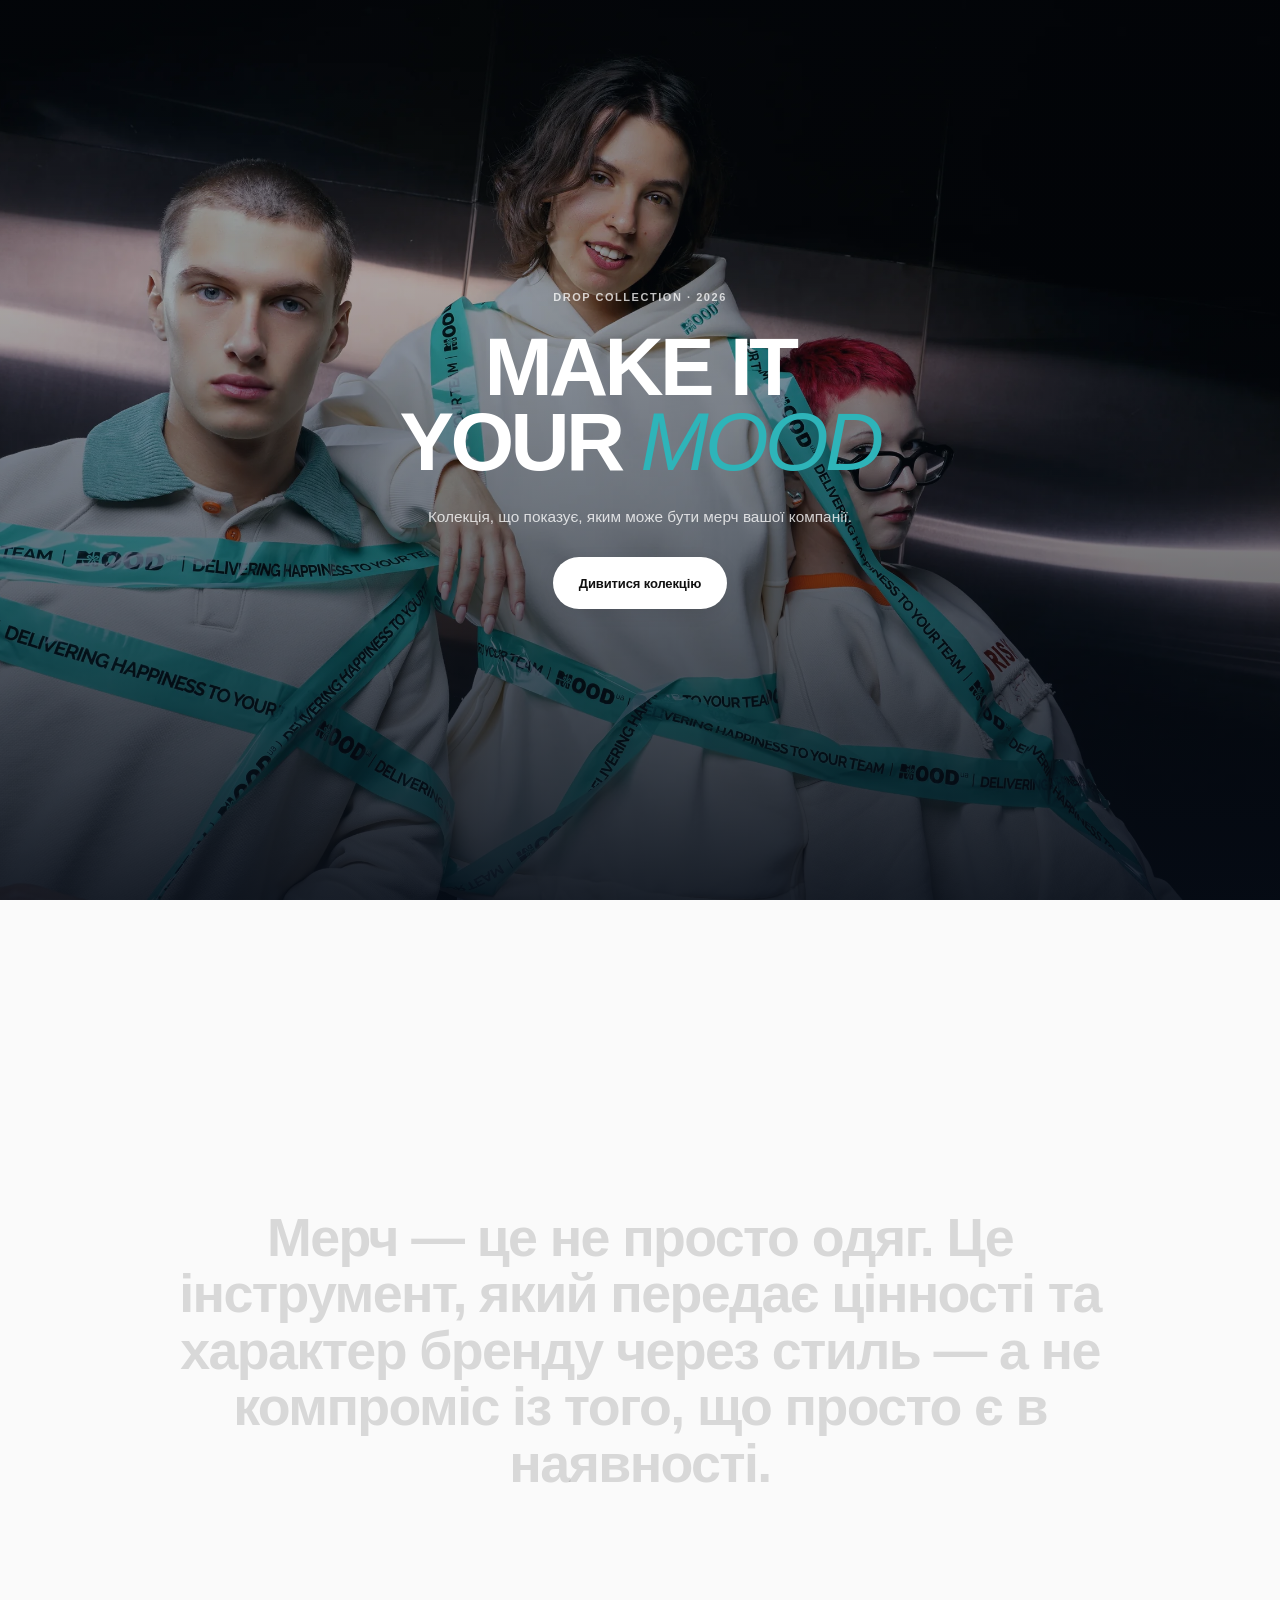
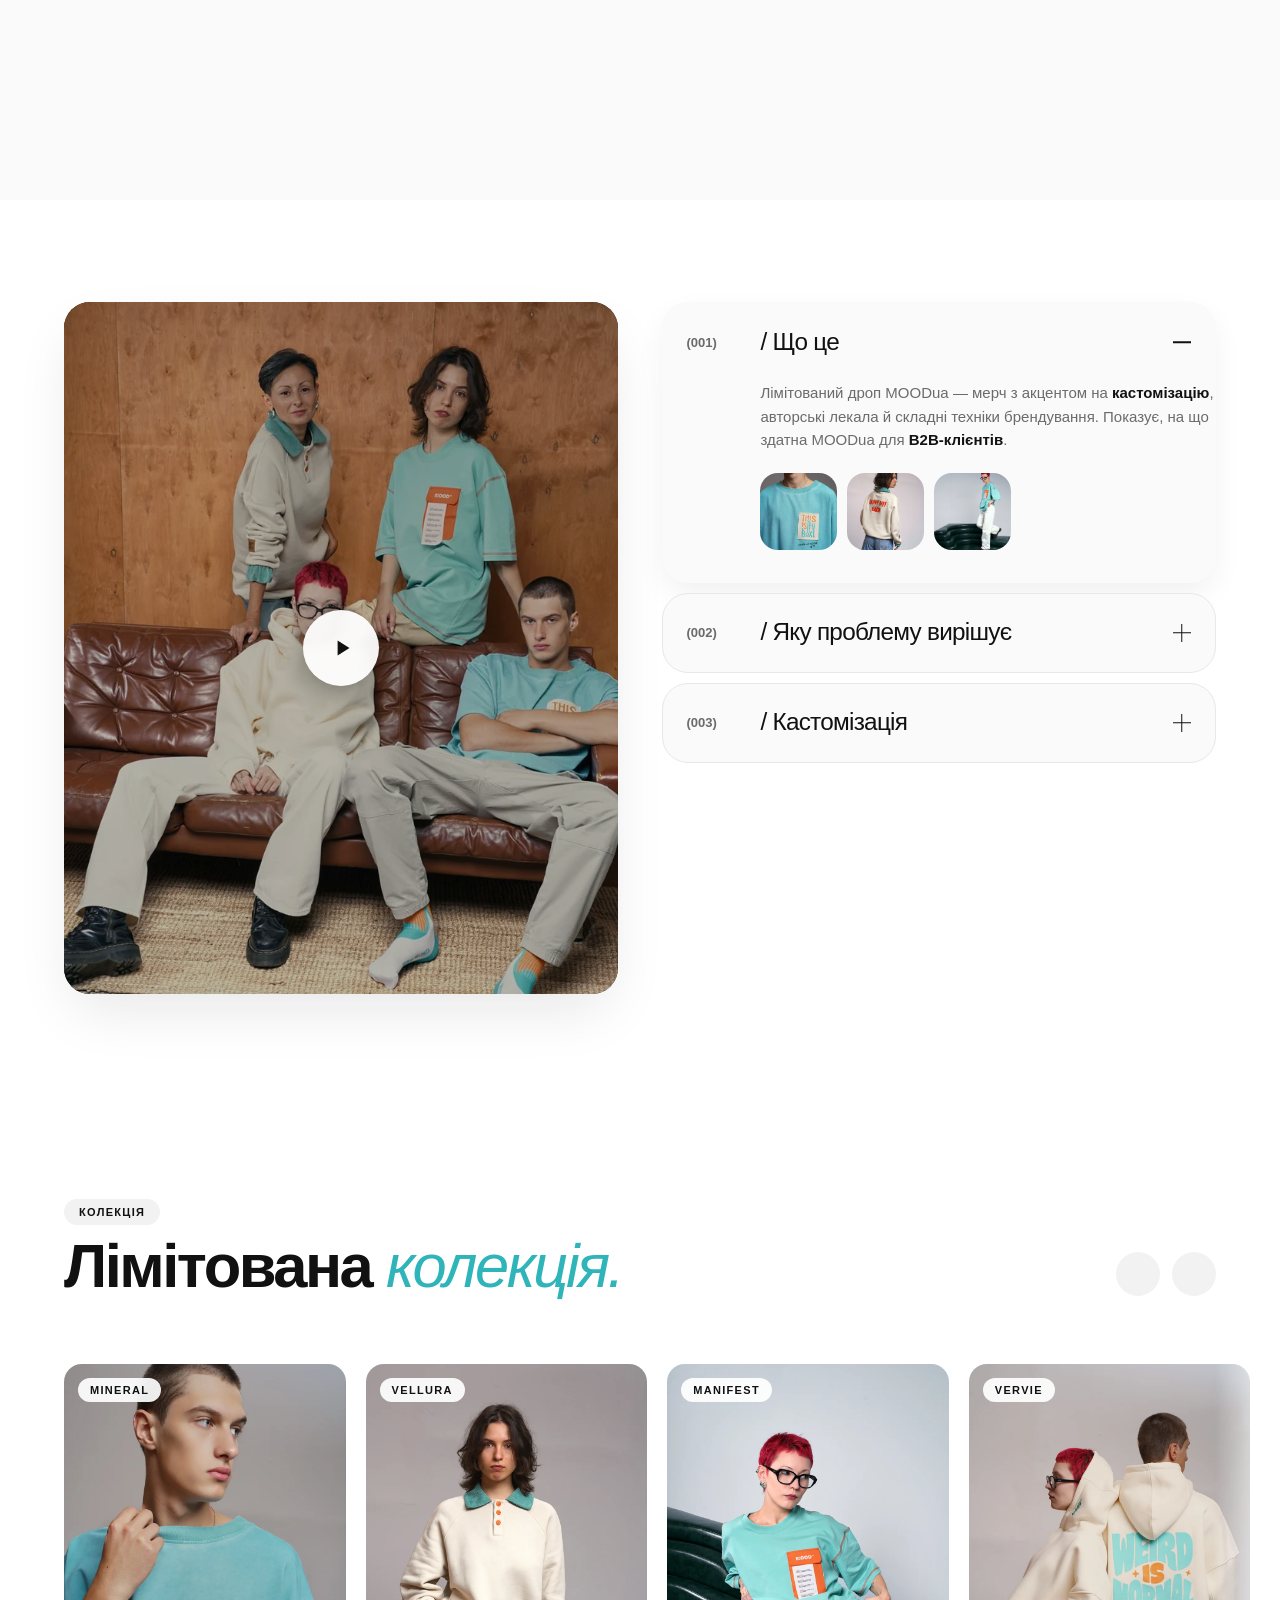
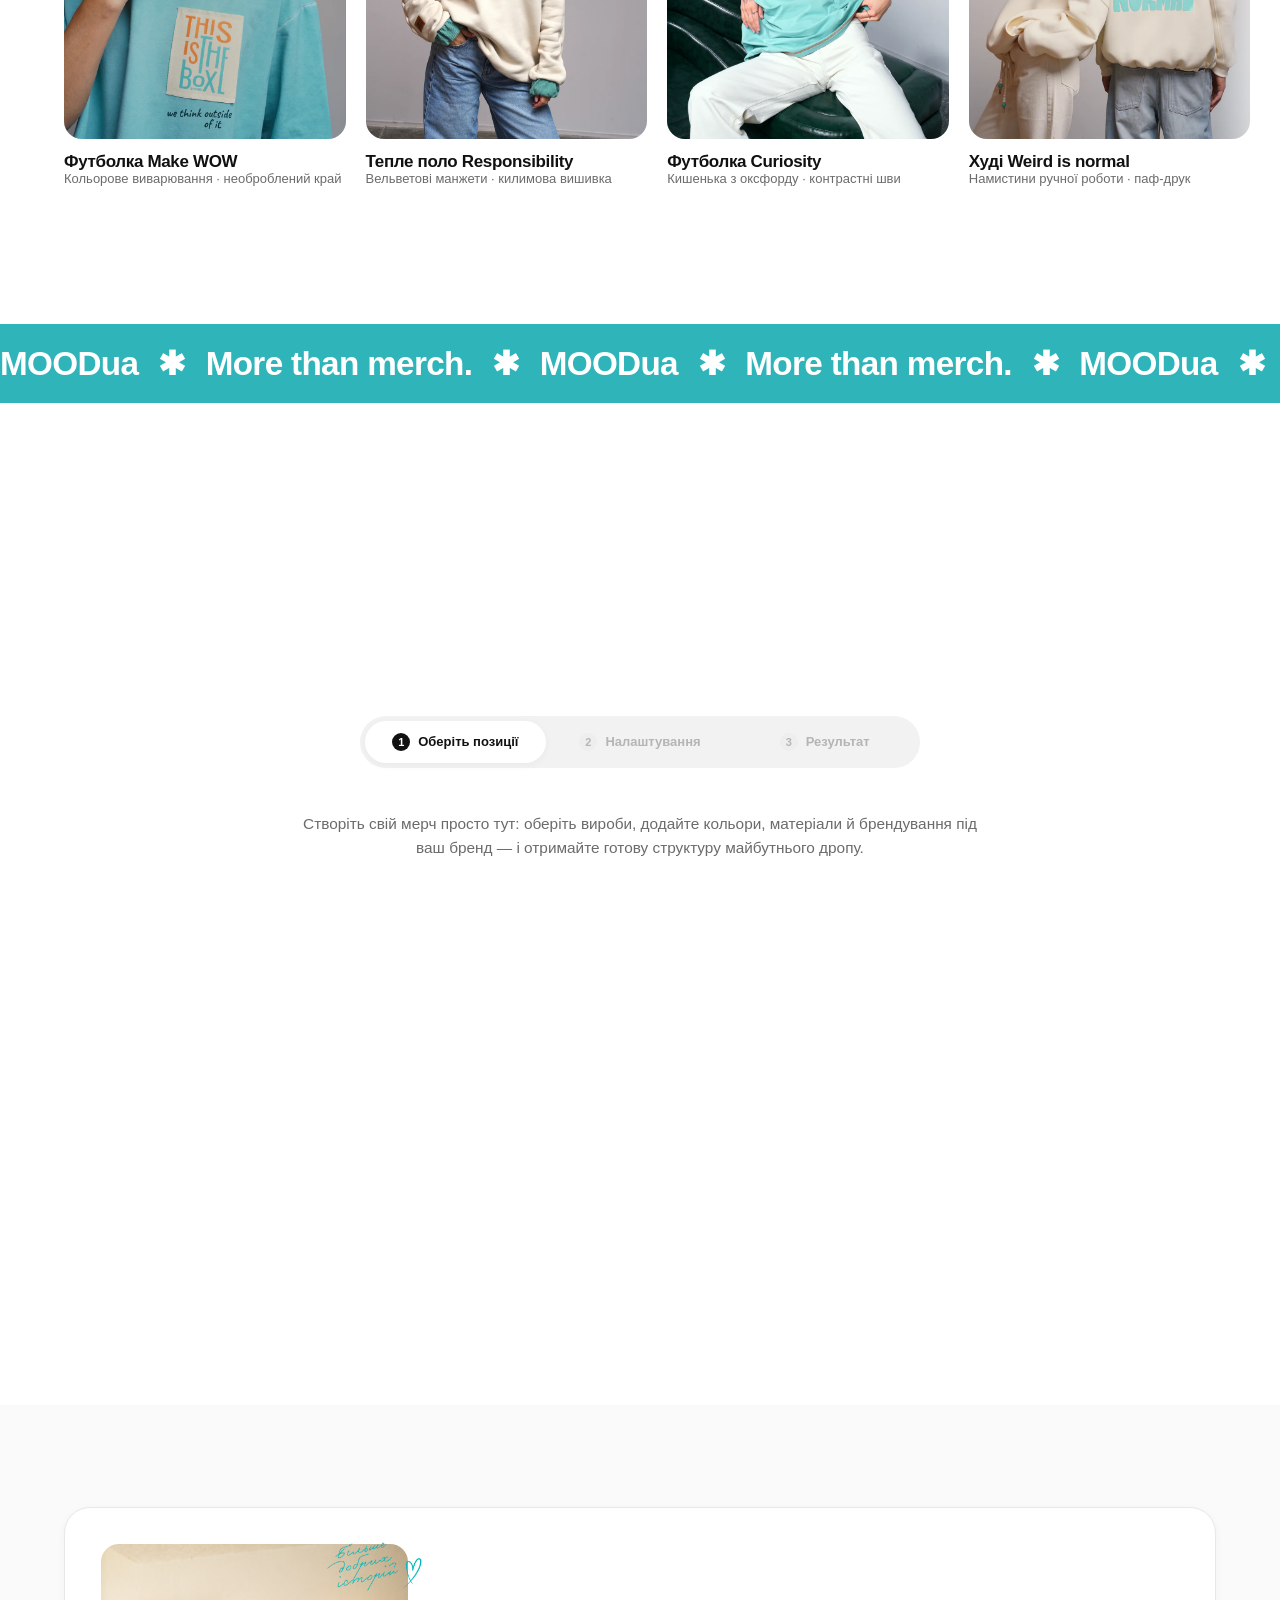
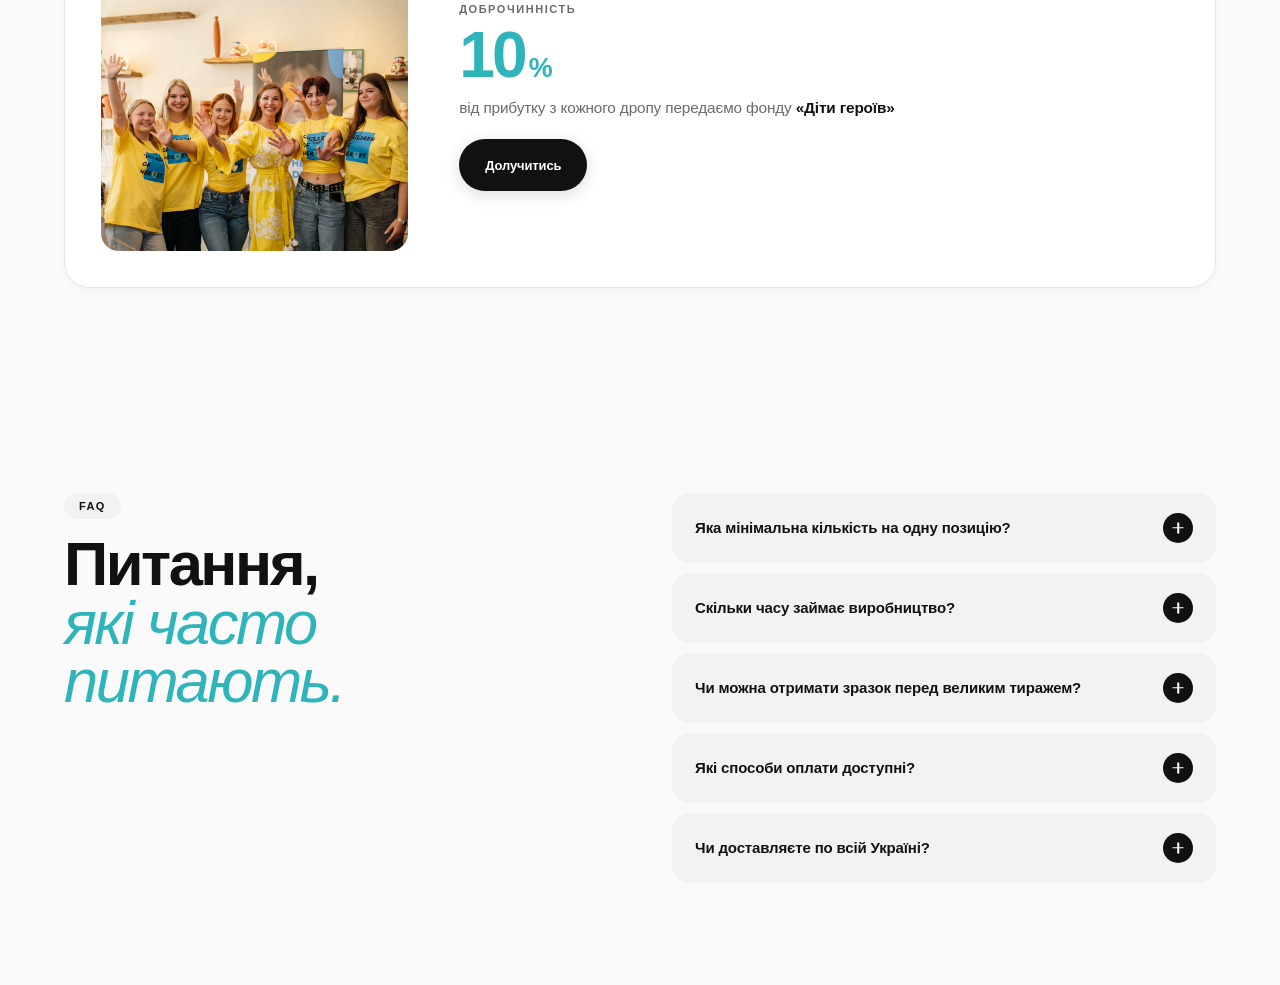
==== public/drop/moodua-drop.html @ 2849f21d "Put the catalog heading on one line Co-Authored-By: Claude Opus 5 <noreply@anthropic.com>" ====
<!doctype html><html lang="uk"><head><meta charset="utf-8"><meta name="viewport" content="width=device-width,initial-scale=1"><meta name="description" content="MOODua Drop Collection — колекція, що показує, яким може бути мерч вашої компанії."><title>MOODua — Drop Collection</title><link rel="stylesheet" href="moodua-drop.css"></head>
<body>
<main id="top">
<section class="hero" aria-labelledby="hero-title"><img class="hero-photo" src="generated-assets/moodua-hero-collection.webp" alt="Команда MOODua у фірмовому мерчі"><div class="hero-shade"></div><div class="hero-copy hero-copy-center"><p class="eyebrow hero-eyebrow">DROP COLLECTION · 2026</p><h1 id="hero-title">MAKE IT<br>YOUR <em>MOOD</em></h1><p>Колекція, що показує, яким може бути мерч вашої компанії.</p><a class="button button-light" href="#catalog">Дивитися колекцію</a></div></section>

<section class="statement section" id="statement"><p class="statement-text" id="statement-text">Мерч — це не просто одяг. Це інструмент, який передає цінності та характер бренду через стиль — а не компроміс із того, що просто є в наявності.</p></section>

<section class="showcase section" id="customize"><div class="showcase-grid"><div class="showcase-media"><div class="video-teaser-frame"><img class="video-teaser-cover" src="generated-assets/moodua-video-teaser-studio.webp" alt="Відео колекції MOODua — скоро"><div class="video-teaser-scrim"></div><div class="video-teaser-play" aria-hidden="true"><svg viewBox="0 0 24 24" fill="currentColor"><path d="M8 5v14l11-7z"/></svg></div></div></div><div class="accordion"><div class="accordion-item is-open"><button type="button" class="accordion-head" aria-expanded="true" aria-controls="acc-panel-001"><span class="accordion-index">(001)</span><span class="accordion-title">/ Що це</span><span class="accordion-icon" aria-hidden="true"></span></button><div class="accordion-panel" id="acc-panel-001"><div class="accordion-panel-inner"><p>Лімітований дроп MOODua — мерч з акцентом на <strong>кастомізацію</strong>, авторські лекала й складні техніки брендування. Показує, на що здатна MOODua для <strong>B2B-клієнтів</strong>.</p><div class="accordion-thumbs"><img src="assets/drop/gallery/mineral/3.webp" alt="" loading="lazy"><img src="assets/drop/gallery/vellura/2.webp" alt="" loading="lazy"><img src="assets/drop/gallery/manifest/2.webp" alt="" loading="lazy"></div></div></div></div><div class="accordion-item"><button type="button" class="accordion-head" aria-expanded="false" aria-controls="acc-panel-002"><span class="accordion-index">(002)</span><span class="accordion-title">/ Яку проблему вирішує</span><span class="accordion-icon" aria-hidden="true"></span></button><div class="accordion-panel" id="acc-panel-002"><div class="accordion-panel-inner"><p>Спрощує вибір мерчу для компанії: готовий каталог із <strong>кращих матеріалів</strong>, який можна побачити й помацати наживо — а не брати кота в мішку.</p><div class="accordion-thumbs"><img src="assets/drop/gallery/barrel/1.webp" alt="" loading="lazy"><img src="assets/drop/gallery/vervie/2.webp" alt="" loading="lazy"><img src="assets/drop/gallery/cipher/1.webp" alt="" loading="lazy"></div></div></div></div><div class="accordion-item"><button type="button" class="accordion-head" aria-expanded="false" aria-controls="acc-panel-003"><span class="accordion-index">(003)</span><span class="accordion-title">/ Кастомізація</span><span class="accordion-icon" aria-hidden="true"></span></button><div class="accordion-panel" id="acc-panel-003"><div class="accordion-panel-inner"><p>Кольори тканин, види нанесення та їхнє розташування — створюйте <strong>власні комбінації</strong> фасонів, матеріалів і брендування під себе.</p><div class="accordion-thumbs"><img src="assets/drop/gallery/vervie/3.webp" alt="" loading="lazy"><img src="assets/drop/gallery/mineral/5.webp" alt="" loading="lazy"><img src="assets/drop/gallery/vellura/4.webp" alt="" loading="lazy"></div></div></div></div></div></div></section>







<section class="catalog section" id="catalog"><div class="catalog-heading"><div><p class="eyebrow">КОЛЕКЦІЯ</p><h2>Лімітована <em>колекція.</em></h2></div><div class="catalog-actions"><button id="catalog-prev" aria-label="Попередній виріб"><img class="material-icon" src="assets/drop/icons/arrow-back.svg" alt=""></button><button id="catalog-next" aria-label="Наступний виріб"><img class="material-icon" src="assets/drop/icons/arrow-forward.svg" alt=""></button></div></div><div class="catalog-track" id="catalog-track" tabindex="0" aria-label="Каталог колекції"><article class="product-card" data-gallery='["assets/drop/gallery/mineral/1.webp","assets/drop/gallery/mineral/2.webp","assets/drop/gallery/mineral/3.webp","assets/drop/gallery/mineral/4.webp","assets/drop/gallery/mineral/5.webp"]'><div class="product-card-media"><span class="product-card-badge">MINERAL</span><img src="assets/drop/gallery/mineral/1.webp" alt="Футболка Make WOW MINERAL"><button type="button" class="card-nav prev" aria-label="Попереднє фото"><img class="material-icon" src="assets/drop/icons/arrow-back.svg" alt=""></button><button type="button" class="card-nav next" aria-label="Наступне фото"><img class="material-icon" src="assets/drop/icons/arrow-forward.svg" alt=""></button></div><div class="product-card-body"><div class="product-card-info"><h3>Футболка Make WOW</h3><p>Кольорове виварювання · необроблений край</p></div></div></article><article class="product-card" data-gallery='["assets/drop/gallery/vellura/1.webp","assets/drop/gallery/vellura/2.webp","assets/drop/gallery/vellura/3.webp","assets/drop/gallery/vellura/4.webp","assets/drop/gallery/vellura/5.webp"]'><div class="product-card-media"><span class="product-card-badge">VELLURA</span><img src="assets/drop/gallery/vellura/1.webp" alt="Тепле поло Responsibility VELLURA"><button type="button" class="card-nav prev" aria-label="Попереднє фото"><img class="material-icon" src="assets/drop/icons/arrow-back.svg" alt=""></button><button type="button" class="card-nav next" aria-label="Наступне фото"><img class="material-icon" src="assets/drop/icons/arrow-forward.svg" alt=""></button></div><div class="product-card-body"><div class="product-card-info"><h3>Тепле поло Responsibility</h3><p>Вельветові манжети · килимова вишивка</p></div></div></article><article class="product-card" data-gallery='["assets/drop/gallery/manifest/1.webp","assets/drop/gallery/manifest/2.webp","assets/drop/gallery/manifest/3.webp","assets/drop/gallery/manifest/4.webp","assets/drop/gallery/manifest/5.webp","assets/drop/gallery/manifest/6.webp"]'><div class="product-card-media"><span class="product-card-badge">MANIFEST</span><img src="assets/drop/gallery/manifest/1.webp" alt="Футболка Curiosity MANIFEST"><button type="button" class="card-nav prev" aria-label="Попереднє фото"><img class="material-icon" src="assets/drop/icons/arrow-back.svg" alt=""></button><button type="button" class="card-nav next" aria-label="Наступне фото"><img class="material-icon" src="assets/drop/icons/arrow-forward.svg" alt=""></button></div><div class="product-card-body"><div class="product-card-info"><h3>Футболка Curiosity</h3><p>Кишенька з оксфорду · контрастні шви</p></div></div></article><article class="product-card" data-gallery='["assets/drop/gallery/vervie/1.webp","assets/drop/gallery/vervie/2.webp","assets/drop/gallery/vervie/3.webp","assets/drop/gallery/vervie/4.webp"]'><div class="product-card-media"><span class="product-card-badge">VERVIE</span><img src="assets/drop/gallery/vervie/1.webp" alt="Худі Weird is normal VERVIE"><button type="button" class="card-nav prev" aria-label="Попереднє фото"><img class="material-icon" src="assets/drop/icons/arrow-back.svg" alt=""></button><button type="button" class="card-nav next" aria-label="Наступне фото"><img class="material-icon" src="assets/drop/icons/arrow-forward.svg" alt=""></button></div><div class="product-card-body"><div class="product-card-info"><h3>Худі Weird is normal</h3><p>Намистини ручної роботи · паф-друк</p></div></div></article><article class="product-card" data-gallery='["assets/drop/gallery/barrel/1.webp","assets/drop/gallery/barrel/2.webp","assets/drop/gallery/barrel/3.webp"]'><div class="product-card-media"><span class="product-card-badge">BARREL</span><img src="assets/drop/gallery/barrel/1.webp" alt="Світшот Taking risks BARREL"><button type="button" class="card-nav prev" aria-label="Попереднє фото"><img class="material-icon" src="assets/drop/icons/arrow-back.svg" alt=""></button><button type="button" class="card-nav next" aria-label="Наступне фото"><img class="material-icon" src="assets/drop/icons/arrow-forward.svg" alt=""></button></div><div class="product-card-body"><div class="product-card-info"><h3>Світшот Taking risks</h3><p>Контрастні манжети · груба нашивка</p></div></div></article><article class="product-card" data-gallery='["assets/drop/gallery/cipher/1.webp"]'><div class="product-card-media"><span class="product-card-badge">CIPHER</span><img src="assets/drop/gallery/cipher/1.webp" alt="Адаптивний лонгслів Move fast CIPHER"><button type="button" class="card-nav prev" aria-label="Попереднє фото"><img class="material-icon" src="assets/drop/icons/arrow-back.svg" alt=""></button><button type="button" class="card-nav next" aria-label="Наступне фото"><img class="material-icon" src="assets/drop/icons/arrow-forward.svg" alt=""></button></div><div class="product-card-body"><div class="product-card-info"><h3>Адаптивний лонгслів Move fast</h3><p>Тканина з еластаном · 3D-вишивка</p></div></div></article></div></section>



<section class="marquee" aria-hidden="true"><div class="marquee-track"><span>MOODua <i>✱</i> More than merch. <i>✱</i> MOODua <i>✱</i> More than merch. <i>✱</i> MOODua <i>✱</i> More than merch. <i>✱</i> </span><span>MOODua <i>✱</i> More than merch. <i>✱</i> MOODua <i>✱</i> More than merch. <i>✱</i> MOODua <i>✱</i> More than merch. <i>✱</i> </span></div></section>

<section class="builder-section section" id="builder"><div class="builder-heading"><p class="eyebrow">Конструктор мерчу</p><h2>А як виглядатиме<br><em>ваша колекція?</em></h2></div><div class="builder-steps" role="tablist" aria-label="Кроки конструктора"><button type="button" class="builder-step active" id="step-picker" role="tab" aria-selected="true"><span class="builder-step-num">1</span>Оберіть позиції</button><button type="button" class="builder-step" id="step-editor" role="tab" aria-selected="false" disabled><span class="builder-step-num">2</span>Налаштування</button><button type="button" class="builder-step" id="step-results" role="tab" aria-selected="false" disabled><span class="builder-step-num">3</span>Результат</button></div><p class="builder-subtitle">Створіть свій мерч просто тут: оберіть вироби, додайте кольори, матеріали й брендування під ваш бренд — і отримайте готову структуру майбутнього дропу.</p><div class="builder-shell"><div class="picker-panel" id="builder-picker"><div class="selection-chips" id="picker-chips" hidden></div><div class="product-picker" id="product-picker"></div><div class="picker-footer"><span id="selection-count">Нічого не обрано</span><button class="button button-dark button-pillcta" id="start-config" disabled><span class="button-pillcta-icon"><img class="material-icon" src="assets/drop/icons/arrow-forward.svg" alt=""></span><span>Налаштувати вироби</span></button></div></div>
<div class="editor-panel" id="builder-editor" hidden><div class="selection-chips" id="editor-chips" hidden></div><div class="editor-grid"><div class="editor-preview" id="editor-preview"><span class="preview-code" id="preview-code">MOOD</span><img id="editor-image" src="assets/drop/vervie-hoodie.webp" alt="Попередній вигляд вибраного виробу"></div><form class="editor-controls" id="editor-controls"><fieldset><legend>Оберіть колір</legend><div class="option-row color-options" id="color-options"></div></fieldset><fieldset id="accent-fieldset" hidden><legend id="accent-legend">Манжети та шнурки</legend><div class="option-row color-options" id="accent-options"></div></fieldset><fieldset><legend>Оберіть матеріали</legend><div class="option-row" id="material-options"></div></fieldset><fieldset><legend>Брендування</legend><div class="option-row" id="branding-options"></div></fieldset><div class="quantity"><span>Кількість</span><div class="quantity-stepper"><button type="button" id="quantity-minus" aria-label="Зменшити кількість"><img class="material-icon" src="assets/drop/icons/remove.svg" alt=""></button><input id="quantity" type="number" min="20" step="10" value="50" aria-label="Кількість"><button type="button" id="quantity-plus" aria-label="Збільшити кількість"><img class="material-icon" src="assets/drop/icons/add.svg" alt=""></button></div><small>від 20 шт.</small></div><button type="button" class="button button-dark full" id="next-item">Зберегти та продовжити <img class="material-icon" src="assets/drop/icons/arrow-forward.svg" alt=""></button></form></div><div class="collection-list-wrap"><div class="panel-title compact"><div><p class="eyebrow">ВАША КОЛЕКЦІЯ</p><h3>Зібрані вироби</h3></div><strong id="collection-total">0 позицій</strong></div><div class="collection-list" id="collection-list"></div><button class="button button-accent" id="open-summary">Отримати прорахунок <img class="material-icon" src="assets/drop/icons/arrow-forward.svg" alt=""></button></div></div></div></section>

<section class="charity section" id="charity" aria-labelledby="charity-title"><div class="charity-card"><div class="charity-card-media"><img class="charity-photo" src="assets/drop/charity-photo.jpg" alt="Команда фонду «Діти героїв» у брендованих футболках"><img class="charity-script" src="assets/drop/charity-script.png" alt=""></div><div class="charity-card-copy"><p class="eyebrow charity-eyebrow">ДОБРОЧИННІСТЬ</p><p class="charity-figure">10<span>%</span></p><h2 class="charity-headline" id="charity-title">від прибутку з кожного дропу передаємо фонду <strong>«Діти героїв»</strong></h2><a class="button button-dark" href="#builder">Долучитись</a></div></div></section>

<section class="faq section" id="faq"><div class="faq-shell"><div class="faq-heading"><p class="eyebrow">FAQ</p><h2>Питання,<br><em>які часто<br>питають.</em></h2></div><div class="faq-list"><details class="faq-item"><summary><span>Яка мінімальна кількість на одну позицію?</span><span class="faq-icon"></span></summary><div class="faq-body"><p>Від 20 одиниць на виріб — можна комбінувати кольори, матеріали та брендування в межах цієї кількості.</p></div></details><details class="faq-item"><summary><span>Скільки часу займає виробництво?</span><span class="faq-icon"></span></summary><div class="faq-body"><p>Зазвичай 10–15 робочих днів від затвердження макету — залежить від кількості позицій і техніки нанесення.</p></div></details><details class="faq-item"><summary><span>Чи можна отримати зразок перед великим тиражем?</span><span class="faq-icon"></span></summary><div class="faq-body"><p>Так, ми готуємо контрольний зразок для затвердження кольору, матеріалу та нанесення перед запуском повного тиражу.</p></div></details><details class="faq-item"><summary><span>Які способи оплати доступні?</span><span class="faq-icon"></span></summary><div class="faq-body"><p>Працюємо за рахунком для юросіб і ФОП: передоплата 50% на старт виробництва, решта — перед відвантаженням.</p></div></details><details class="faq-item"><summary><span>Чи доставляєте по всій Україні?</span><span class="faq-icon"></span></summary><div class="faq-body"><p>Так, відправляємо Новою поштою по всій Україні, а за запитом організовуємо і міжнародну доставку.</p></div></details></div></div></section>



</main>
<dialog id="summary-dialog"><button class="dialog-close" id="dialog-close" aria-label="Закрити"><img class="material-icon" src="assets/drop/icons/close.svg" alt=""></button><p class="eyebrow">ГОТОВО ДО ОБГОВОРЕННЯ</p><h2>Ваша колекція<br><em>майже готова.</em></h2><pre id="summary-text"></pre><p class="dialog-note">Надішліть нам деталі колекції одним кліком — ми зв'яжемось із вами.</p><a class="button button-accent" id="summary-mailto" href="mailto:info@moodua.com?subject=Моя Drop Collection">Обговорити з MOODua <img class="material-icon" src="assets/drop/icons/open-in-new.svg" alt=""></a></dialog>
<script src="moodua-drop-data.js"></script><script src="moodua-drop.js"></script></body></html>
---- public/drop/moodua-drop.css ----
@font-face{font-family:'Manrope';font-style:normal;font-weight:400;font-display:swap;src:url('assets/drop/manrope-400.ttf') format('truetype')}
@font-face{font-family:'Manrope';font-style:normal;font-weight:500;font-display:swap;src:url('assets/drop/manrope-500.ttf') format('truetype')}
@font-face{font-family:'Manrope';font-style:normal;font-weight:600;font-display:swap;src:url('assets/drop/manrope-600.ttf') format('truetype')}
@font-face{font-family:'Manrope';font-style:normal;font-weight:700;font-display:swap;src:url('assets/drop/manrope-700.ttf') format('truetype')}
@font-face{font-family:'Manrope';font-style:normal;font-weight:800;font-display:swap;src:url('assets/drop/manrope-800.ttf') format('truetype')}

:root, :host {
  --ink: #111111;
  --ink-light: #2b2b2b;
  --deep: #0b0b0b;
  --aqua: #2eb4b9;
  --aqua-hover: #269ca0;
  --aqua-soft: rgba(46, 180, 185, 0.12);
  --coral: #ff6543;
  --coral-soft: rgba(255, 101, 67, 0.1);
  --paper: #fafafa;
  --surface: #ffffff;
  --mist: #f2f2f2;
  --line: #e8e8e8;
  --line-dark: #d2d2d2;
  --text-muted: #6b6b6b;
  --font-sans: 'Manrope', -apple-system, BlinkMacSystemFont, 'Segoe UI', Roboto, Helvetica, Arial, sans-serif;
  --ease: cubic-bezier(0.16, 1, 0.3, 1);
  --shadow-sm: 0 2px 8px rgba(17, 17, 17, 0.04);
  --shadow-md: 0 12px 32px -4px rgba(17, 17, 17, 0.07);
  --shadow-lg: 0 24px 60px -12px rgba(17, 17, 17, 0.11);
  --mist-strong: #e6e6e6;
  --section-y: clamp(72px, 8vw, 120px);
  --section-x: clamp(20px, 5vw, 84px);
  --heading-gap: clamp(36px, 4.5vw, 60px);
  --btn-h: 52px;
  --btn-h-sm: 44px;
  --control-h: 44px;
  --fs-display: clamp(54px, 6.4vw, 98px);
  --fs-h2: clamp(38px, 4.8vw, 76px);
  --fs-h2-sm: clamp(30px, 4.2vw, 58px);
  --fs-h3: clamp(22px, 2.4vw, 30px);
  --fs-h4: 17px;
  --fs-lead: clamp(15px, 1.2vw, 18px);
  --fs-body: 15px;
  --fs-sm: 13px;
  --fs-xs: 12px;
  --fs-eyebrow: 11px;
  --radius-sm: 10px;
  --radius-md: 18px;
  --radius-lg: 26px;
  --radius-full: 9999px;
}

* {
  box-sizing: border-box;
  margin: 0;
  padding: 0;
}

a:focus-visible,
button:focus-visible,
input:focus-visible,
select:focus-visible,
[tabindex]:focus-visible {
  outline: 2px solid var(--aqua);
  outline-offset: 2px;
  border-radius: var(--radius-sm);
}

html {
  scroll-behavior: smooth;
}

body, .mood-root {
  margin: 0;
  color: var(--ink);
  background: var(--paper);
  font-family: var(--font-sans);
  -webkit-font-smoothing: antialiased;
  -moz-osx-font-smoothing: grayscale;
  overflow-x: hidden;
  width: 100%;
}

button, input, select, textarea {
  font-family: inherit;
  font-size: inherit;
  color: inherit;
}

button {
  cursor: pointer;
  border: none;
  background: none;
}

a {
  text-decoration: none;
  color: inherit;
}

img {
  display: block;
  max-width: 100%;
  height: auto;
}

/* Typography & Eyebrows */
.eyebrow {
  font-size: var(--fs-eyebrow);
  font-weight: 700;
  letter-spacing: 0.14em;
  text-transform: uppercase;
  color: var(--text-muted);
}

.section-heading > .eyebrow,
.catalog-heading .eyebrow,
.builder-heading > .eyebrow,
.faq-heading > .eyebrow {
  display: inline-flex;
  align-items: center;
  gap: 8px;
  width: max-content;
  padding: 6px 14px;
  border: 1px solid transparent;
  border-radius: var(--radius-full);
  font-size: var(--fs-eyebrow);
  font-weight: 700;
  letter-spacing: 0.12em;
  color: var(--ink);
  background: var(--mist);
}

h1, h2, h3, h4 {
  font-family: var(--font-sans);
  font-weight: 700;
  color: var(--ink);
  line-height: 1.05;
  letter-spacing: -0.035em;
}

h1 em, h2 em, h3 em, dialog h2 em {
  font-style: italic;
  font-weight: 500;
  color: var(--aqua);
}

/* Buttons */
.button {
  display: inline-flex;
  align-items: center;
  justify-content: center;
  gap: 14px;
  min-height: var(--btn-h);
  padding: 14px 26px;
  border-radius: var(--radius-full);
  font-size: var(--fs-sm);
  font-weight: 700;
  letter-spacing: -0.01em;
  transition: transform 0.22s var(--ease), background-color 0.22s var(--ease), box-shadow 0.22s var(--ease), color 0.22s var(--ease);
  cursor: pointer;
  white-space: nowrap;
}

.button:active {
  transform: scale(0.98);
}

.button-dark {
  background: var(--ink);
  color: #ffffff;
  box-shadow: 0 4px 16px rgba(17, 17, 17, 0.14);
}

.button-light {
  background: var(--surface);
  color: var(--ink);
  box-shadow: 0 4px 18px rgba(0, 0, 0, 0.08);
}

.button-accent {
  background: var(--aqua);
  color: #ffffff;
  box-shadow: 0 4px 16px rgba(46, 180, 185, 0.3);
}

@media (hover: hover) and (pointer: fine) {
  .button-dark:hover {
    background: var(--ink-light);
  }
  .button-light:hover {
    background: var(--paper);
  }
  .button-accent:hover {
    background: var(--aqua-hover);
  }
}

.button:disabled {
  opacity: 0.4;
  cursor: not-allowed;
  transform: none !important;
  box-shadow: none !important;
}

.material-icon {
  display: inline-block;
  width: 17px;
  height: 17px;
  object-fit: contain;
  flex-shrink: 0;
  vertical-align: middle;
}

.button-dark .material-icon,
.button-accent .material-icon {
  filter: brightness(0) invert(1);
}

.button-pillcta {
  padding: 6px 28px 6px 6px;
}

.button-pillcta-icon {
  display: inline-flex;
  align-items: center;
  justify-content: center;
  width: 40px;
  height: 40px;
  border-radius: var(--radius-md);
  background: var(--aqua);
  flex-shrink: 0;
  transition: background-color 0.22s var(--ease);
}

.button-pillcta-icon .material-icon {
  filter: none;
}

/* Sections Layout */
.section {
  padding: var(--section-y) var(--section-x);
  max-width: 1540px;
  margin: 0 auto;
}

.section-heading {
  margin-bottom: var(--heading-gap);
  display: flex;
  flex-direction: column;
  align-items: flex-start;
  gap: 18px;
  max-width: 860px;
}

.section-heading h2 {
  font-size: var(--fs-h2);
  line-height: 0.96;
  letter-spacing: -0.04em;
}

.section-heading p:last-child {
  font-size: var(--fs-lead);
  line-height: 1.6;
  color: var(--text-muted);
  max-width: 580px;
}

/* Hero Section */
.hero {
  position: relative;
  min-height: 100vh;
  display: flex;
  align-items: center;
  justify-content: center;
  padding: clamp(40px, 5vw, 72px) var(--section-x);
  background: var(--deep);
  overflow: hidden;
  margin: 0;
}

.hero-copy {
  position: relative;
  z-index: 3;
  display: flex;
  flex-direction: column;
  align-items: flex-start;
  gap: 20px;
  max-width: 540px;
}

.hero-copy-center {
  align-items: center;
  text-align: center;
  max-width: 860px;
}

.hero-eyebrow {
  color: rgba(255, 255, 255, 0.75);
}

.hero-copy h1 {
  font-size: var(--fs-display);
  line-height: 0.92;
  letter-spacing: -0.045em;
  margin: 6px 0;
  color: #ffffff;
}

.hero-copy > p:not(.eyebrow) {
  font-size: var(--fs-lead);
  line-height: 1.55;
  color: rgba(255, 255, 255, 0.78);
}

.hero-copy .button {
  margin-top: 8px;
  background: var(--surface);
  color: var(--ink);
}

.hero-photo {
  position: absolute;
  inset: 0;
  width: 100%;
  height: 100%;
  object-fit: cover;
  object-position: center 20%;
  z-index: 1;
}

.hero-shade {
  position: absolute;
  inset: 0;
  z-index: 2;
  background: linear-gradient(0deg, rgba(6, 12, 22, 0.9) 0%, rgba(6, 12, 22, 0.5) 42%, rgba(6, 12, 22, 0.34) 68%, rgba(6, 12, 22, 0.36) 100%);
}

/* Video teaser placeholder */
.showcase {
  background: var(--surface);
}

.showcase-grid {
  display: grid;
  grid-template-columns: minmax(0, 1fr) minmax(0, 1fr);
  align-items: start;
  gap: clamp(24px, 3.5vw, 64px);
  max-width: 1340px;
  margin: 0 auto;
}

.showcase-media {
  position: sticky;
  top: clamp(80px, 12vh, 120px);
}

.video-teaser-frame {
  position: relative;
  aspect-ratio: 4 / 5;
  border-radius: var(--radius-lg);
  overflow: hidden;
  background: var(--deep);
  box-shadow: var(--shadow-lg);
}

@media (max-width: 900px) {
  .showcase-grid {
    grid-template-columns: 1fr;
    gap: 28px;
  }
  .showcase-media {
    position: static;
  }
  .video-teaser-frame {
    aspect-ratio: 3 / 4;
  }
}

.video-teaser-cover {
  position: absolute;
  inset: 0;
  width: 100%;
  height: 100%;
  object-fit: cover;
  object-position: center 30%;
  z-index: 1;
}

.video-teaser-scrim {
  position: absolute;
  inset: 0;
  z-index: 2;
  background: rgba(11, 11, 11, 0.28);
}

.video-teaser-play {
  position: absolute;
  top: 50%;
  left: 50%;
  transform: translate(-50%, -50%);
  z-index: 3;
  width: clamp(56px, 7vw, 76px);
  height: clamp(56px, 7vw, 76px);
  border-radius: 50%;
  background: rgba(255, 255, 255, 0.94);
  backdrop-filter: blur(4px);
  display: flex;
  align-items: center;
  justify-content: center;
  box-shadow: 0 8px 24px rgba(11, 11, 11, 0.3);
}

.video-teaser-play svg {
  width: 34%;
  height: 34%;
  color: var(--ink);
  margin-left: 3px;
}

/* Section 02 · THE DROP (Catalog) */
.catalog {
  background: var(--surface);
  padding-left: 0;
  padding-right: 0;
}

.catalog-heading {
  padding: 0 var(--section-x);
  display: flex;
  justify-content: space-between;
  align-items: flex-end;
  margin-bottom: var(--heading-gap);
  gap: 24px;
  max-width: 1540px;
  margin-left: auto;
  margin-right: auto;
}

.catalog-heading .eyebrow {
  margin-bottom: 12px;
}

.catalog-heading h2 {
  font-size: var(--fs-h2);
  line-height: 0.96;
  letter-spacing: -0.04em;
}

.catalog-actions {
  display: flex;
  align-items: center;
  gap: 12px;
}

.catalog-actions p {
  font-size: var(--fs-sm);
  color: var(--text-muted);
  font-weight: 500;
  margin-right: 6px;
}

.catalog-actions button {
  width: var(--control-h);
  height: var(--control-h);
  border-radius: 50%;
  background: var(--mist);
  border: 1px solid transparent;
  color: var(--ink);
  display: inline-flex;
  align-items: center;
  justify-content: center;
  transition: background-color 0.3s var(--ease), border-color 0.3s var(--ease), transform 0.3s var(--ease);
}

@media (hover: hover) and (pointer: fine) {
  .catalog-actions button:hover {
    background: var(--ink);
    border-color: var(--ink);
    color: #ffffff;
  }
  .catalog-actions button:hover .material-icon {
    filter: brightness(0) invert(1);
  }
}

.catalog-track {
  display: flex;
  gap: 20px;
  overflow-x: auto;
  -webkit-overflow-scrolling: touch;
  padding: 10px var(--section-x) 36px;
  scroll-padding-left: var(--section-x);
  scroll-padding-right: var(--section-x);
  scroll-snap-type: x proximity;
  scrollbar-width: none;
  -ms-overflow-style: none;
  -webkit-mask-image: linear-gradient(to right, #000 calc(100% - 64px), transparent 100%);
  mask-image: linear-gradient(to right, #000 calc(100% - 64px), transparent 100%);
}

.catalog-track::-webkit-scrollbar {
  display: none;
}

.product-card {
  flex: 0 0 clamp(240px, 22vw, 300px);
  display: flex;
  flex-direction: column;
  gap: 14px;
  background: transparent;
  border: none;
  scroll-snap-align: start;
}

.product-card-media {
  position: relative;
  aspect-ratio: 3 / 4;
  background: var(--mist);
  border-radius: var(--radius-md);
  overflow: hidden;
}

.product-card-media img {
  width: 100%;
  height: 100%;
  object-fit: cover;
  object-position: center 18%;
  transition: transform 0.5s var(--ease);
}

@media (hover: hover) and (pointer: fine) {
  .product-card:hover .product-card-media img {
    transform: scale(1.04);
  }
}

.product-card-badge {
  position: absolute;
  left: 14px;
  top: 14px;
  z-index: 3;
  padding: 6px 12px;
  border-radius: var(--radius-full);
  background: rgba(255, 255, 255, 0.92);
  backdrop-filter: blur(4px);
  font-size: var(--fs-eyebrow);
  font-weight: 800;
  letter-spacing: 0.12em;
  color: var(--ink);
}

.card-nav {
  appearance: none;
  box-sizing: border-box;
  margin: 0;
  padding: 0;
  position: absolute;
  top: 50%;
  transform: translateY(-50%);
  z-index: 4;
  width: 44px;
  height: 44px;
  border-radius: 50%;
  border: none;
  background: rgba(17, 17, 17, 0.45);
  backdrop-filter: blur(4px);
  display: flex;
  align-items: center;
  justify-content: center;
  opacity: 0;
  pointer-events: none;
  transition: opacity 0.2s var(--ease), background-color 0.2s var(--ease), transform 0.2s var(--ease);
}

.card-nav .material-icon {
  filter: brightness(0) invert(1);
  width: 16px;
  height: 16px;
}

.card-nav.prev { left: 12px; }
.card-nav.next { right: 12px; }

@media (hover: hover) and (pointer: fine) {
  .product-card:hover .card-nav {
    opacity: 1;
    pointer-events: auto;
  }
  .card-nav:hover {
    background: rgba(17, 17, 17, 0.75);
  }
}

.catalog-select {
  position: absolute;
  left: 14px;
  right: 14px;
  bottom: 14px;
  transform: translateY(6px);
  z-index: 4;
  display: inline-flex;
  align-items: center;
  justify-content: center;
  gap: 8px;
  min-height: var(--btn-h-sm);
  padding: 10px 22px;
  border: none;
  border-radius: var(--radius-full);
  background: rgba(255, 255, 255, 0.94);
  backdrop-filter: blur(4px);
  font-size: var(--fs-xs);
  font-weight: 700;
  color: var(--ink);
  white-space: nowrap;
  box-shadow: 0 6px 18px rgba(17, 17, 17, 0.18);
  opacity: 0;
  pointer-events: none;
  cursor: pointer;
  transition: opacity 0.25s var(--ease), transform 0.25s var(--ease), background-color 0.25s var(--ease), color 0.25s var(--ease);
}

.product-card:hover .catalog-select,
.catalog-select.selected {
  opacity: 1;
  pointer-events: auto;
  transform: translateY(0);
}

.catalog-select .material-icon {
  width: 14px;
  height: 14px;
}

.catalog-select.selected {
  background: var(--ink);
  color: #ffffff;
}

.catalog-select.selected .material-icon {
  filter: brightness(0) invert(1);
}

.product-card-body {
  display: flex;
  flex-direction: column;
  gap: 4px;
}

.product-card-info h3 {
  font-size: var(--fs-h4);
  font-weight: 700;
  letter-spacing: -0.02em;
}

.product-card-info p {
  font-size: var(--fs-sm);
  font-weight: 500;
  color: var(--text-muted);
}

.product-card.single .card-nav {
  display: none;
}

@media (pointer: coarse) {
  .card-nav,
  .catalog-select {
    opacity: 0.9;
    pointer-events: auto;
  }
}

/* Marquee strip */
.marquee {
  background: var(--aqua);
  padding: 20px 0;
  overflow: hidden;
}

.marquee-track {
  display: flex;
  width: max-content;
  animation: marquee-scroll 32s linear infinite;
}

.marquee-track span {
  display: inline-flex;
  align-items: center;
  gap: 20px;
  padding-right: 20px;
  font-size: clamp(20px, 2.6vw, 38px);
  font-weight: 600;
  letter-spacing: -0.02em;
  color: #ffffff;
  white-space: nowrap;
}

.marquee-track i {
  font-style: normal;
  color: #ffffff;
}

@keyframes marquee-scroll {
  to { transform: translateX(-50%); }
}

/* Scroll-revealed statement */
.statement {
  background: var(--paper);
  min-height: 100vh;
  display: flex;
  align-items: center;
  justify-content: center;
}

.statement-text {
  max-width: 980px;
  margin: 0 auto;
  font-size: var(--fs-h2-sm);
  font-weight: 700;
  line-height: 1.05;
  letter-spacing: -0.03em;
  text-align: center;
}

.statement-word {
  color: rgba(17, 17, 17, 0.14);
  transition: color 0.75s var(--ease);
}

.statement-word.is-visible {
  color: var(--ink);
}

.accordion {
  display: flex;
  flex-direction: column;
  gap: 10px;
}

.accordion-item {
  background: var(--paper);
  border: 1px solid var(--line);
  border-radius: var(--radius-lg);
  overflow: hidden;
  transition: border-color 0.3s var(--ease), box-shadow 0.3s var(--ease);
}

.accordion-item.is-open {
  border-color: transparent;
  box-shadow: var(--shadow-md);
}

.accordion-head {
  display: grid;
  grid-template-columns: 58px minmax(0, 1fr) 20px;
  align-items: center;
  gap: 16px;
  width: 100%;
  padding: clamp(20px, 2vw, 26px) clamp(18px, 1.8vw, 26px);
  background: none;
  border: none;
  text-align: left;
  cursor: pointer;
}

.accordion-index {
  font-size: var(--fs-sm);
  font-weight: 600;
  color: var(--text-muted);
  font-variant-numeric: tabular-nums;
}

.accordion-title {
  font-size: clamp(21px, 1.9vw, 28px);
  font-weight: 500;
  letter-spacing: -0.03em;
  line-height: 1.1;
  color: var(--ink);
  transition: color 0.25s var(--ease);
}

.accordion-icon {
  position: relative;
  width: 20px;
  height: 20px;
  justify-self: end;
}

.accordion-icon::before,
.accordion-icon::after {
  content: '';
  position: absolute;
  top: 50%;
  left: 50%;
  background: var(--ink);
  transition: transform 0.3s var(--ease), opacity 0.3s var(--ease);
}

.accordion-icon::before {
  width: 18px;
  height: 1.5px;
  transform: translate(-50%, -50%);
}

.accordion-icon::after {
  width: 1.5px;
  height: 18px;
  transform: translate(-50%, -50%);
}

.accordion-item.is-open .accordion-icon::after {
  transform: translate(-50%, -50%) rotate(90deg);
  opacity: 0;
}

.accordion-panel {
  display: grid;
  grid-template-rows: 0fr;
  transition: grid-template-rows 0.42s var(--ease);
}

.accordion-item.is-open .accordion-panel {
  grid-template-rows: 1fr;
}

.accordion-panel-inner {
  overflow: hidden;
}

.accordion-panel p {
  max-width: 620px;
  margin-left: calc(58px + clamp(18px, 1.8vw, 26px) + 16px);
  font-size: var(--fs-body);
  line-height: 1.55;
  color: var(--text-muted);
}

.accordion-panel p strong {
  font-weight: 600;
  color: var(--ink);
}

.accordion-thumbs {
  display: flex;
  gap: 10px;
  margin: 22px 0 clamp(24px, 2.6vw, 32px) calc(58px + clamp(18px, 1.8vw, 26px) + 16px);
}

.accordion-thumbs img {
  width: clamp(72px, 6vw, 92px);
  aspect-ratio: 1 / 1;
  object-fit: cover;
  border-radius: var(--radius-md);
}

@media (hover: hover) and (pointer: fine) {
  .accordion-head:hover .accordion-title {
    color: var(--aqua);
  }
}

@media (max-width: 860px) {
  .accordion-head {
    grid-template-columns: 46px minmax(0, 1fr) 20px;
    gap: 12px;
  }
  .accordion-panel p,
  .accordion-thumbs {
    margin-left: clamp(18px, 1.8vw, 26px);
  }
}


/* Builder step tabs */
.builder-steps {
  display: flex;
  gap: 4px;
  width: 100%;
  max-width: 560px;
  margin: 0 auto clamp(28px, 3.5vw, 44px);
  padding: 5px;
  background: var(--mist);
  border-radius: var(--radius-full);
}

.builder-step {
  flex: 1;
  min-width: 0;
  display: inline-flex;
  align-items: center;
  justify-content: center;
  gap: 8px;
  padding: 12px 16px;
  border: none;
  border-radius: var(--radius-full);
  background: transparent;
  font-size: var(--fs-sm);
  font-weight: 700;
  color: var(--text-muted);
  cursor: pointer;
  white-space: nowrap;
  overflow: hidden;
  text-overflow: ellipsis;
  transition: background-color 0.25s var(--ease), color 0.25s var(--ease), box-shadow 0.25s var(--ease);
}

.builder-step-num {
  display: inline-flex;
  align-items: center;
  justify-content: center;
  width: 18px;
  height: 18px;
  border-radius: 50%;
  background: var(--line);
  color: var(--text-muted);
  font-size: var(--fs-eyebrow);
  font-weight: 800;
  transition: background-color 0.25s var(--ease), color 0.25s var(--ease);
}

.builder-step.active {
  background: var(--surface);
  color: var(--ink);
  box-shadow: var(--shadow-sm);
}

.builder-step.active .builder-step-num {
  background: var(--ink);
  color: #ffffff;
}

.builder-step:disabled {
  opacity: 0.45;
  cursor: not-allowed;
}

@media (hover: hover) and (pointer: fine) {
  .builder-step:not(.active):not(:disabled):hover {
    color: var(--ink);
  }
}

@media (max-width: 420px) {
  .builder-step {
    padding: 10px 6px;
    gap: 5px;
    font-size: var(--fs-eyebrow);
  }
}

/* Charity */
.charity {
  background: var(--paper);
}

.charity-card {
  display: grid;
  grid-template-columns: clamp(240px, 24vw, 340px) minmax(0, 1fr);
  align-items: center;
  gap: clamp(26px, 4vw, 72px);
  width: 100%;
  margin: 0 auto;
  padding: clamp(24px, 2.8vw, 44px);
  border-radius: var(--radius-lg);
  background: var(--surface);
  border: 1px solid var(--line);
  box-shadow: var(--shadow-sm);
}

.charity-card-media {
  position: relative;
}

.charity-photo {
  display: block;
  width: 100%;
  aspect-ratio: 1 / 1;
  object-fit: cover;
  object-position: center 30%;
  border-radius: var(--radius-md);
}

.charity-script {
  position: absolute;
  right: -14px;
  top: -20px;
  width: clamp(96px, 9vw, 124px);
  height: auto;
  pointer-events: none;
}

.charity-card-copy {
  display: flex;
  flex-direction: column;
  align-items: flex-start;
  gap: 12px;
}

.charity-eyebrow {
  color: var(--text-muted);
}

.charity-figure {
  display: flex;
  align-items: baseline;
  font-size: clamp(48px, 5vw, 72px);
  font-weight: 700;
  line-height: 0.9;
  letter-spacing: -0.045em;
  color: var(--aqua);
}

.charity-figure span {
  font-size: 0.42em;
  letter-spacing: -0.02em;
  margin-left: 4px;
}

.charity-headline {
  max-width: 620px;
  font-size: var(--fs-lead);
  font-weight: 500;
  line-height: 1.45;
  letter-spacing: -0.01em;
  color: var(--text-muted);
}

.charity-headline strong {
  font-weight: 700;
  color: var(--ink);
}

.charity-card-copy .button {
  margin-top: 8px;
}

@media (max-width: 760px) {
  .charity-card {
    grid-template-columns: 1fr;
    gap: 24px;
  }
  .charity-card-media {
    max-width: 300px;
  }
  .charity-card-copy .button {
    width: 100%;
  }
}



/* Section 03 · YOUR COLLECTION (Builder) */
.builder-section {
  background: var(--surface);
  padding-bottom: var(--section-y);
}

.builder-heading {
  text-align: center;
  max-width: 720px;
  margin: 0 auto clamp(32px, 4vw, 50px);
  display: flex;
  flex-direction: column;
  align-items: center;
  gap: 16px;
}

.builder-heading h2 {
  font-size: var(--fs-h2);
  line-height: 0.96;
  letter-spacing: -0.04em;
}

.builder-subtitle {
  max-width: 680px;
  margin: 0 auto clamp(28px, 3.5vw, 44px);
  text-align: center;
  font-size: var(--fs-lead);
  line-height: 1.6;
  color: var(--text-muted);
}

.builder-shell {
  background: transparent;
  max-width: 1400px;
  margin: 0 auto;
}

/* Picker Panel */
.picker-panel {
  padding: 0;
  background: transparent;
}

.step-title {
  font-size: var(--fs-h3);
  letter-spacing: -0.03em;
  text-align: center;
  margin-bottom: 26px;
}

.selection-chips {
  display: flex;
  flex-wrap: wrap;
  gap: 10px;
  margin-bottom: 28px;
  min-height: var(--control-h);
}

.selection-chips[hidden] {
  display: none;
}

.chip {
  position: relative;
  display: inline-flex;
  align-items: center;
  padding: 13px 30px 13px 22px;
  border-radius: var(--radius-full);
  background: var(--mist);
  border: 1px solid transparent;
  font-size: var(--fs-xs);
  font-weight: 600;
  color: var(--ink);
  cursor: pointer;
  transition: background-color 0.2s var(--ease), border-color 0.2s var(--ease), color 0.2s var(--ease);
}

@media (hover: hover) and (pointer: fine) {
  .chip:hover {
    border-color: var(--line-dark);
  }
}

.chip.active {
  background: var(--ink);
  color: #ffffff;
}

.chip-remove {
  position: absolute;
  right: -6px;
  top: -6px;
  width: 22px;
  height: 22px;
  border-radius: 50%;
  display: inline-flex;
  align-items: center;
  justify-content: center;
  background: var(--ink);
  transition: background-color 0.2s var(--ease);
}

.chip-remove::before {
  content: '';
  position: absolute;
  inset: -11px;
}

.chip-remove .material-icon {
  width: 10px;
  height: 10px;
  filter: brightness(0) invert(1);
}

@media (hover: hover) and (pointer: fine) {
  .chip-remove:hover {
    background: var(--coral);
  }
}

.chip-clear {
  padding: 13px 24px;
  background: var(--ink);
  color: #ffffff;
  font-weight: 700;
}

@media (hover: hover) and (pointer: fine) {
  .chip-clear:hover {
    background: var(--coral);
    border-color: transparent;
  }
}

.product-picker {
  display: grid;
  grid-template-columns: repeat(6, 1fr);
  gap: clamp(10px, 1.2vw, 16px);
}

.picker-card {
  position: relative;
  display: flex;
  flex-direction: column;
  gap: 12px;
  padding: 0;
  background: transparent;
  border: none;
  cursor: pointer;
  text-align: center;
}

.picker-card-media {
  position: relative;
  display: block;
  border-radius: var(--radius-md);
  overflow: hidden;
  background: var(--mist);
  border: 1px solid var(--line);
  transition: border-color 0.25s var(--ease), box-shadow 0.25s var(--ease), transform 0.25s var(--ease);
}

.picker-card.selected .picker-card-media {
  border-color: var(--aqua);
  box-shadow: 0 0 0 2px var(--aqua);
}

.picker-card img {
  width: 100%;
  aspect-ratio: 3 / 4;
  object-fit: contain;
  object-position: center bottom;
}

.picker-card-overlay {
  position: absolute;
  inset: 0;
  display: flex;
  align-items: flex-end;
  justify-content: center;
  padding: 14px;
  background: linear-gradient(180deg, rgba(17, 17, 17, 0) 45%, rgba(17, 17, 17, 0.45) 100%);
  opacity: 0;
  transition: opacity 0.25s var(--ease);
}

.picker-card.selected .picker-card-overlay {
  opacity: 1;
}

@media (hover: hover) and (pointer: fine) {
  .picker-card:hover .picker-card-media {
    border-color: var(--line-dark);
  }
  .picker-card:hover .picker-card-overlay {
    opacity: 1;
  }
}

@media (pointer: coarse) {
  .picker-card-overlay {
    opacity: 0.9;
  }
}

.picker-card-remove {
  display: block;
  width: 100%;
  padding: 10px 14px;
  border-radius: var(--radius-full);
  background: rgba(255, 255, 255, 0.94);
  backdrop-filter: blur(4px);
  font-size: var(--fs-xs);
  font-weight: 700;
  color: var(--ink);
  box-shadow: 0 4px 14px rgba(17, 17, 17, 0.18);
}

.picker-card.selected .picker-card-remove {
  background: var(--aqua);
  color: #ffffff;
}

.picker-card strong {
  display: block;
  font-size: var(--fs-body);
  font-weight: 700;
  color: var(--ink);
  letter-spacing: -0.015em;
}

.picker-footer {
  display: flex;
  align-items: center;
  justify-content: space-between;
  margin-top: 36px;
  padding-top: 24px;
  border-top: 1px solid var(--line);
}

.picker-footer > span {
  font-size: var(--fs-body);
  font-weight: 700;
  color: var(--ink);
}

/* Editor Panel */
.editor-panel[hidden],
.picker-panel[hidden],
.editor-grid[hidden] {
  display: none;
}

.editor-panel {
  padding: 0;
}

.editor-grid {
  display: grid;
  grid-template-columns: minmax(0, 1fr) minmax(0, 1fr);
  gap: clamp(24px, 4vw, 60px);
  align-items: start;
  background: transparent;
}

.editor-preview {
  position: relative;
  display: flex;
  align-items: flex-end;
  justify-content: center;
  aspect-ratio: 3 / 4;
  border-radius: var(--radius-md);
  background: var(--preview-color, #e9e4d9);
  overflow: hidden;
  box-shadow: inset 0 0 0 1px rgba(0, 0, 0, 0.05);
  transition: background-color 0.4s var(--ease);
}

.editor-preview img {
  max-width: 84%;
  max-height: 100%;
  object-fit: contain;
  filter: drop-shadow(0 20px 32px rgba(17, 17, 17, 0.12));
  z-index: 2;
  transition: transform 0.4s var(--ease);
}

.editor-preview img.is-photo {
  max-width: none;
  max-height: none;
  width: 100%;
  height: 100%;
  object-fit: contain;
  object-position: center bottom;
  filter: none;
}

.preview-code {
  position: absolute;
  left: 24px;
  top: 24px;
  font-size: var(--fs-eyebrow);
  font-weight: 700;
  letter-spacing: 0.14em;
  padding: 6px 12px;
  border-radius: var(--radius-full);
  background: rgba(255, 255, 255, 0.82);
  backdrop-filter: blur(8px);
  z-index: 3;
}

.preview-caption {
  position: absolute;
  right: 24px;
  bottom: 24px;
  font-size: var(--fs-eyebrow);
  font-weight: 800;
  letter-spacing: 0.14em;
  color: rgba(17, 17, 17, 0.4);
  z-index: 3;
}

.editor-controls {
  display: flex;
  flex-direction: column;
  justify-content: flex-start;
  min-height: 0;
}

.text-button {
  display: inline-flex;
  align-items: center;
  gap: 6px;
  padding: 8px 14px;
  border-radius: var(--radius-full);
  background: var(--mist);
  border: 1px solid var(--line);
  font-size: var(--fs-xs);
  font-weight: 700;
  color: var(--ink);
  transition: all 0.2s;
  cursor: pointer;
}

@media (hover: hover) and (pointer: fine) {
  .text-button:hover {
    background: var(--surface);
    border-color: var(--ink);
  }
}

.editor-controls fieldset {
  border: none;
  padding: 18px 0;
  border-top: 1px solid var(--line);
}

.editor-controls fieldset[hidden] {
  display: none;
}

.editor-controls legend,
.quantity > span {
  font-size: var(--fs-eyebrow);
  font-weight: 700;
  letter-spacing: 0.08em;
  text-transform: uppercase;
  color: var(--text-muted);
}

.option-row {
  display: flex;
  flex-wrap: wrap;
  gap: 8px;
  margin-top: 12px;
  align-items: center;
}

.option {
  display: inline-flex;
  align-items: center;
  min-height: var(--control-h);
  padding: 10px 18px;
  border-radius: var(--radius-full);
  background: var(--surface);
  border: 1.5px solid var(--line);
  font-size: var(--fs-xs);
  font-weight: 600;
  color: var(--ink);
  cursor: pointer;
  transition: all 0.2s var(--ease);
}

@media (hover: hover) and (pointer: fine) {
  .option:hover {
    border-color: var(--ink);
  }
}

.option.active {
  background: var(--aqua);
  border-color: var(--aqua);
  color: #ffffff;
}

.color-swatch {
  display: inline-flex;
  align-items: center;
  gap: 10px;
  padding: 6px 18px 6px 6px;
  border-radius: var(--radius-full);
  background: var(--mist);
  border: 1.5px solid transparent;
  cursor: pointer;
  transition: background-color 0.2s var(--ease), border-color 0.2s var(--ease);
}

.color-swatch-dot {
  width: 30px;
  height: 30px;
  flex-shrink: 0;
  border-radius: 50%;
  border: 2px solid #ffffff;
  box-shadow: 0 0 0 1px rgba(17, 17, 17, 0.12);
}

.color-swatch-name {
  font-size: var(--fs-sm);
  font-weight: 600;
  color: var(--ink);
}

@media (hover: hover) and (pointer: fine) {
  .color-swatch:hover {
    background: var(--line);
  }
}

.color-swatch.active {
  background: var(--surface);
  border-color: var(--aqua);
}

.color-swatch.active .color-swatch-name {
  color: var(--aqua);
}

.quantity {
  display: grid;
  grid-template-columns: 1fr auto auto;
  align-items: center;
  gap: 16px;
  padding: 20px 0;
  border-top: 1px solid var(--line);
}

.quantity-stepper {
  display: inline-flex;
  align-items: center;
  border: 1.5px solid var(--line);
  border-radius: var(--radius-full);
  background: var(--surface);
  overflow: hidden;
}

.quantity-stepper button {
  width: 44px;
  height: 44px;
  display: inline-flex;
  align-items: center;
  justify-content: center;
  color: var(--ink);
  transition: background 0.15s;
}

@media (hover: hover) and (pointer: fine) {
  .quantity-stepper button:hover {
    background: var(--mist);
  }
}

.quantity input {
  width: 56px;
  height: 38px;
  text-align: center;
  border: none;
  background: transparent;
  font-size: var(--fs-body);
  font-weight: 700;
}

.quantity small {
  font-size: var(--fs-eyebrow);
  color: var(--text-muted);
}

.full {
  width: 100%;
  margin-top: 20px;
}

/* Collection Summary Step */
.collection-list-wrap {
  padding: clamp(30px, 3.4vw, 44px) 0 0;
  background: transparent;
  border-top: 1px solid var(--line);
  margin-top: clamp(30px, 3.4vw, 44px);
}

.panel-title {
  display: flex;
  justify-content: space-between;
  align-items: flex-end;
  gap: 16px;
  margin-bottom: 30px;
}

.panel-title h3 {
  font-size: var(--fs-h3);
  letter-spacing: -0.03em;
  margin-top: 6px;
}

.panel-title.compact {
  margin-bottom: 20px;
}

.panel-title.compact h3 {
  font-size: var(--fs-h3);
}

.collection-list {
  display: grid;
  gap: 12px;
  margin-bottom: 28px;
}

.collection-item {
  display: grid;
  grid-template-columns: 74px 1fr auto;
  align-items: center;
  gap: 18px;
  padding: 14px 20px;
  background: var(--surface);
  border: 1px solid var(--line);
  border-radius: var(--radius-md);
  transition: border-color 0.2s var(--ease);
}

@media (hover: hover) and (pointer: fine) {
  .collection-item:hover {
    border-color: var(--line-dark);
  }
}

.collection-item > img {
  width: 74px;
  height: 74px;
  object-fit: contain;
  background: var(--mist);
  border-radius: var(--radius-sm);
  padding: 6px;
}

.collection-item h4 {
  font-size: var(--fs-h4);
  font-weight: 700;
  margin-bottom: 4px;
}

.collection-item p {
  font-size: var(--fs-sm);
  color: var(--text-muted);
}

.item-actions {
  display: flex;
  gap: 8px;
  flex-shrink: 0;
}

.collection-item > div:not(.item-actions) {
  min-width: 0;
}

.collection-item h4,
.collection-item > div:not(.item-actions) p {
  overflow: hidden;
  text-overflow: ellipsis;
  white-space: nowrap;
}

.item-actions button {
  display: inline-flex;
  align-items: center;
  justify-content: flex-start;
  flex: 0 0 44px;
  width: 44px;
  height: 44px;
  padding: 0;
  border-radius: var(--radius-full);
  border: 1px solid transparent;
  background: var(--mist);
  color: var(--ink);
  overflow: hidden;
  cursor: pointer;
  transition: flex-basis 0.32s var(--ease), width 0.32s var(--ease), background-color 0.2s var(--ease), color 0.2s var(--ease);
}

.item-action-icon {
  display: flex;
  align-items: center;
  justify-content: center;
  flex: 0 0 44px;
  width: 44px;
  height: 44px;
}

.item-action-text {
  opacity: 0;
  padding-right: 18px;
  font-size: var(--fs-sm);
  font-weight: 700;
  letter-spacing: -0.01em;
  white-space: nowrap;
  transition: opacity 0.22s var(--ease);
}

@media (hover: hover) and (pointer: fine) {
  .item-actions button:hover {
    flex-basis: 152px;
    width: 152px;
    background: var(--ink);
    color: #ffffff;
  }
  .item-actions button:hover .item-action-text {
    opacity: 1;
  }
  .item-actions button:hover .material-icon {
    filter: brightness(0) invert(1);
  }
  .item-actions button[data-action="remove"]:hover {
    flex-basis: 140px;
    width: 140px;
    background: var(--coral);
  }
}

/* FAQ Section */
.faq {
  background: var(--paper);
  padding-top: var(--section-y);
  padding-bottom: var(--section-y);
}

.faq-shell {
  display: grid;
  grid-template-columns: 1fr 1fr;
  gap: clamp(32px, 5vw, 72px);
  align-items: start;
}

.faq-heading {
  display: flex;
  flex-direction: column;
  gap: 16px;
  position: sticky;
  top: 32px;
}

.faq-heading h2 {
  font-size: var(--fs-h2);
  line-height: 0.96;
  letter-spacing: -0.04em;
}

.faq-list {
  display: flex;
  flex-direction: column;
  gap: 10px;
}

@media (max-width: 860px) {
  .faq-shell {
    grid-template-columns: 1fr;
  }
  .faq-heading {
    position: static;
  }
}

.faq-item {
  background: var(--mist);
  border: 1px solid transparent;
  border-radius: var(--radius-md);
  overflow: hidden;
  transition: background-color 0.3s var(--ease), border-color 0.3s var(--ease), box-shadow 0.3s var(--ease);
}

.faq-item[open] {
  background: var(--surface);
  border-color: var(--aqua);
  box-shadow: 0 16px 32px -12px rgba(59, 185, 190, 0.28);
}

@media (hover: hover) and (pointer: fine) {
  .faq-item:not([open]):hover {
    background: var(--line);
  }
}

.faq-item summary {
  display: flex;
  align-items: center;
  gap: 18px;
  padding: 19px 22px;
  font-size: var(--fs-body);
  font-weight: 600;
  letter-spacing: -0.01em;
  color: var(--ink);
  cursor: pointer;
  list-style: none;
}

.faq-item summary::-webkit-details-marker {
  display: none;
}

.faq-item summary > span:first-child {
  flex: 1;
  display: flex;
  align-items: baseline;
  gap: 14px;
}

.faq-icon {
  position: relative;
  width: 30px;
  height: 30px;
  border-radius: 50%;
  background: var(--ink);
  flex-shrink: 0;
  transition: background-color 0.3s var(--ease), transform 0.3s var(--ease);
}

.faq-icon::before,
.faq-icon::after {
  content: '';
  position: absolute;
  top: 50%;
  left: 50%;
  background: var(--surface);
}

.faq-icon::before {
  width: 11px;
  height: 1.5px;
  transform: translate(-50%, -50%);
}

.faq-icon::after {
  width: 1.5px;
  height: 11px;
  transform: translate(-50%, -50%);
}

.faq-item[open] .faq-icon {
  background: var(--aqua);
  transform: rotate(45deg);
}

.faq-body {
  overflow: hidden;
}

.faq-body p {
  padding: 0 22px clamp(20px, 3vw, 26px) 58px;
  max-width: 640px;
  color: var(--text-muted);
  font-size: var(--fs-body);
  line-height: 1.6;
}

/* Dialog Modal */
dialog {
  border: 1px solid var(--line);
  border-radius: var(--radius-lg);
  padding: clamp(32px, 5vw, 64px);
  width: min(680px, calc(100% - 32px));
  color: var(--ink);
  background: var(--surface);
  box-shadow: var(--shadow-lg);
  margin: auto;
}

dialog::backdrop {
  background: rgba(14, 23, 38, 0.65);
  backdrop-filter: blur(8px);
}

dialog h2 {
  font-size: var(--fs-h2-sm);
  line-height: 1.05;
  letter-spacing: -0.03em;
  margin: 12px 0 20px;
}

dialog pre {
  white-space: pre-wrap;
  background: var(--paper);
  border: 1px solid var(--line);
  padding: 20px;
  border-radius: var(--radius-sm);
  font-family: var(--font-sans);
  font-size: var(--fs-sm);
  line-height: 1.6;
  margin: 24px 0;
  color: var(--ink);
}

.dialog-close {
  position: absolute;
  right: 24px;
  top: 24px;
  width: 44px;
  height: 44px;
  border-radius: 50%;
  background: var(--mist);
  display: inline-flex;
  align-items: center;
  justify-content: center;
  font-size: 18px;
  cursor: pointer;
  transition: background 0.2s;
}

@media (hover: hover) and (pointer: fine) {
  .dialog-close:hover {
    background: var(--line);
  }
}

.dialog-note {
  font-size: var(--fs-xs);
  color: var(--text-muted);
  margin-bottom: 24px;
}

/* Scroll reveal transitions */
.reveal {
  opacity: 0;
  transform: translateY(24px);
  transition: opacity 0.7s var(--ease), transform 0.7s var(--ease);
}

.reveal.in {
  opacity: 1;
  transform: none;
}

/* Responsive Media Queries */
@media (max-width: 960px) {
  .hero {
    min-height: 100vh;
    padding-bottom: 48px;
  }
  .hero-copy {
    max-width: 100%;
  }
  .product-picker {
    grid-template-columns: repeat(3, 1fr);
  }
  .editor-grid {
    grid-template-columns: 1fr;
    height: auto;
  }
  .editor-preview {
    height: 480px;
    margin: 16px;
  }
  .editor-controls {
    overflow-y: visible;
  }
}

@media (max-width: 640px) {
  .section {
    padding: clamp(56px, 10vw, 72px) 16px;
  }
  .mood-root {
    background: transparent;
  }
  .hero {
    min-height: 0;
    padding: 100px 16px 32px;
    background: var(--deep);
  }
  .hero-photo {
    display: none;
  }
  .hero-shade {
    display: none;
  }
  .hero-copy {
    padding-bottom: 0;
  }
  .hero-copy h1 {
    font-size: clamp(40px, 11vw, 56px);
  }
  .section-heading h2,
  .catalog-heading h2,
  .builder-heading h2,
  .faq-heading h2 {
    font-size: clamp(28px, 8.5vw, 40px);
  }
  .section-heading > .eyebrow,
  .catalog-heading .eyebrow,
  .builder-heading > .eyebrow,
  .faq-heading > .eyebrow {
    padding: 5px 12px;
    font-size: var(--fs-eyebrow);
  }
  .catalog-actions button {
    width: 44px;
    height: 44px;
  }
  .catalog-actions button .material-icon {
    width: 14px;
    height: 14px;
  }
  .panel-title {
    flex-direction: column;
    align-items: flex-start;
    gap: 8px;
  }
  .catalog-heading {
    flex-direction: column;
    align-items: flex-start;
    gap: 16px;
    padding: 0 16px;
  }
  .catalog-actions p {
    display: none;
  }
  .catalog-track {
    padding: 10px 16px 28px;
    scroll-padding-left: 16px;
    scroll-padding-right: 16px;
    gap: 14px;
  }
  .product-card {
    flex: 0 0 260px;
  }
  .product-picker {
    grid-template-columns: repeat(2, 1fr);
    gap: 12px;
  }
  .picker-card {
    gap: 10px;
  }
  .picker-card strong {
    font-size: var(--fs-sm);
  }
  .picker-footer {
    flex-direction: column;
    gap: 16px;
    align-items: stretch;
  }
  .picker-footer .button {
    width: 100%;
  }
  .editor-preview {
    height: 320px;
  }
  .editor-controls {
    padding: 24px 16px;
  }
  .collection-list-wrap {
    padding: 24px 16px;
  }
  .collection-item {
    grid-template-columns: 60px 1fr;
    gap: 12px;
    padding: 12px;
  }
  .collection-item > img {
    width: 60px;
    height: 60px;
  }
  .item-actions {
    grid-column: 1 / -1;
    margin-top: 6px;
    gap: 8px;
  }
}

@media (prefers-reduced-motion: reduce) {
  .marquee-track {
    animation: none;
  }

  *, ::before, ::after {
    scroll-behavior: auto !important;
    transition-duration: 0.01ms !important;
    animation-duration: 0.01ms !important;
    animation-iteration-count: 1 !important;
  }
}


/* ---- Motion system ---- */
.reveal {
  transition-delay: calc(var(--reveal-i, 0) * 70ms);
}

@keyframes hero-rise {
  from { opacity: 0; transform: translateY(20px); }
  to { opacity: 1; transform: none; }
}

.hero-copy > * {
  animation: hero-rise 0.85s var(--ease) both;
}

.hero-copy > *:nth-child(1) { animation-delay: 0.06s; }
.hero-copy > *:nth-child(2) { animation-delay: 0.14s; }
.hero-copy > *:nth-child(3) { animation-delay: 0.22s; }
.hero-copy > *:nth-child(4) { animation-delay: 0.30s; }
.hero-copy > *:nth-child(5) { animation-delay: 0.38s; }

@media (hover: hover) and (pointer: fine) {
  .button:hover {
    transform: translateY(-2px);
  }
  .faq-item:not([open]):hover .faq-icon {
    transform: scale(1.08);
  }
}

.button:active {
  transform: scale(0.98);
}

@media (prefers-reduced-motion: reduce) {
  *,
  *::before,
  *::after {
    animation-duration: 0.01ms !important;
    animation-iteration-count: 1 !important;
    transition-duration: 0.01ms !important;
    scroll-behavior: auto !important;
  }
  .reveal {
    opacity: 1;
    transform: none;
  }
}
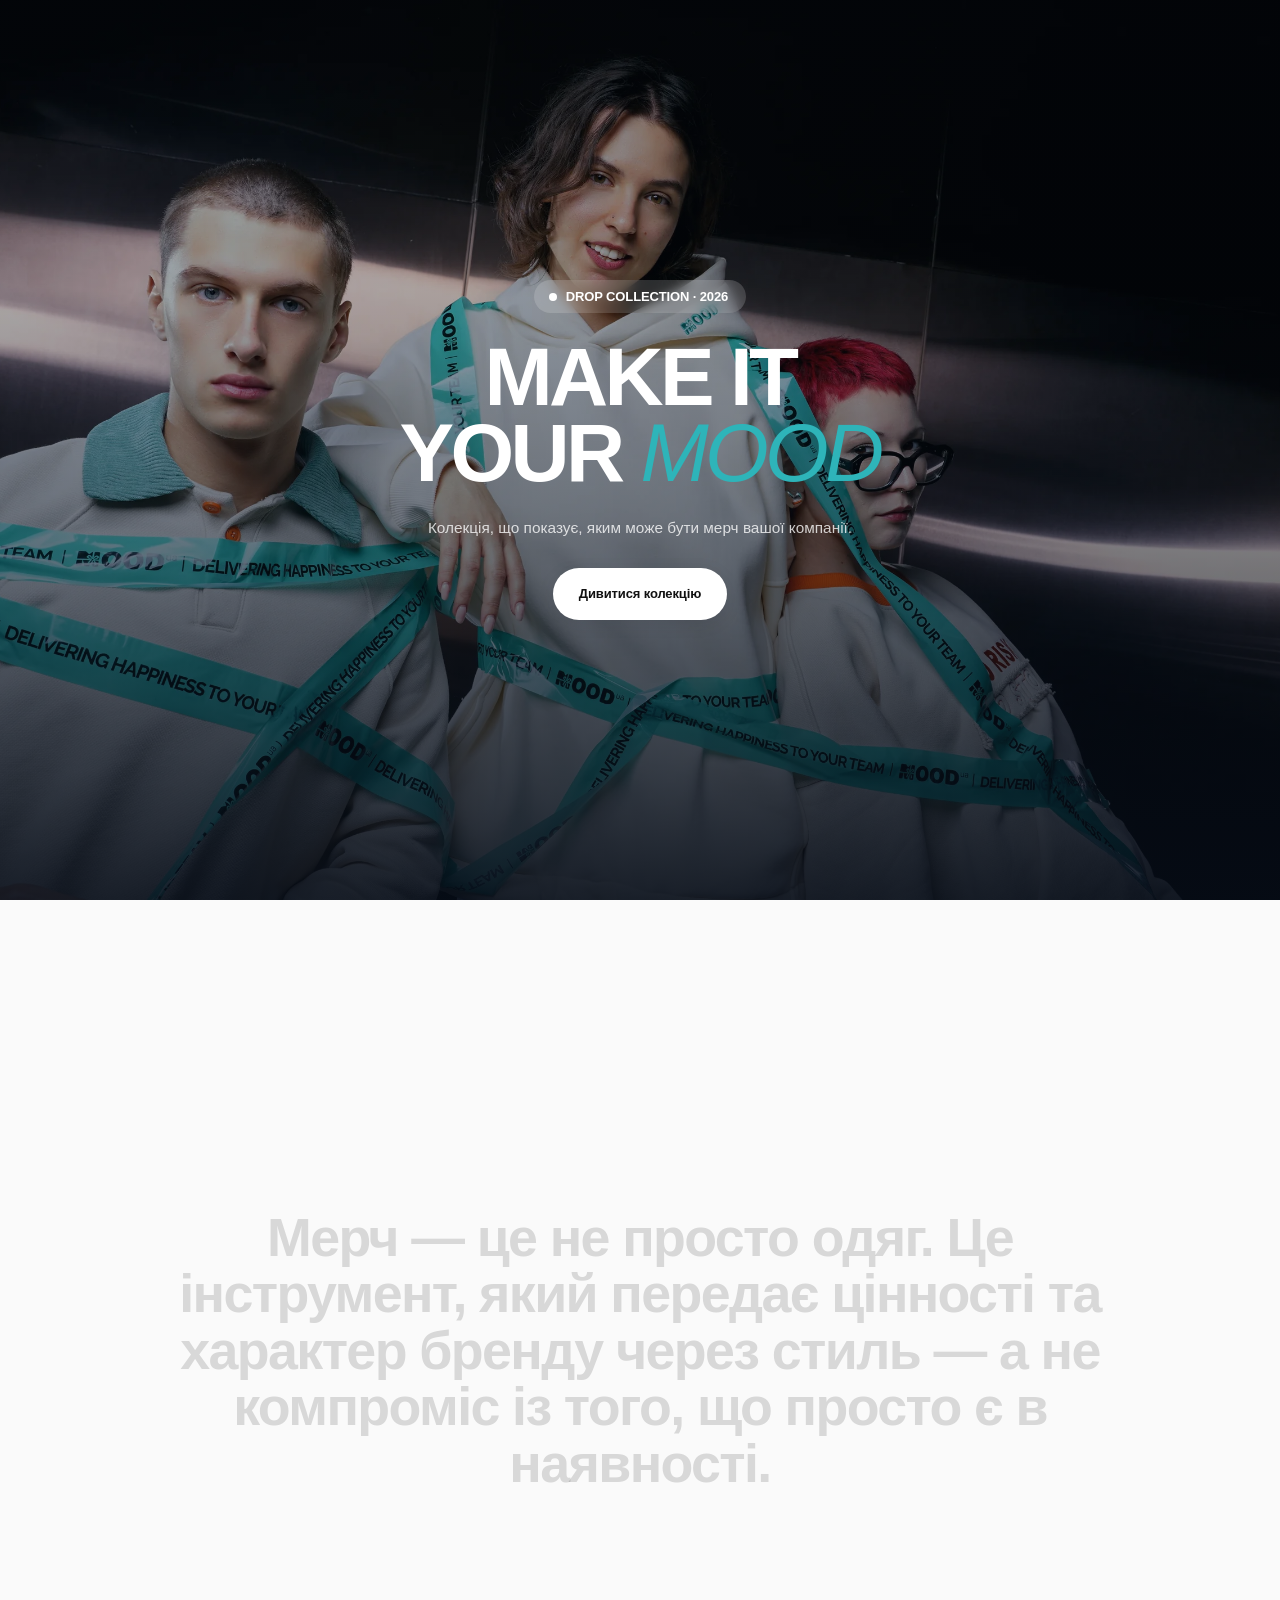
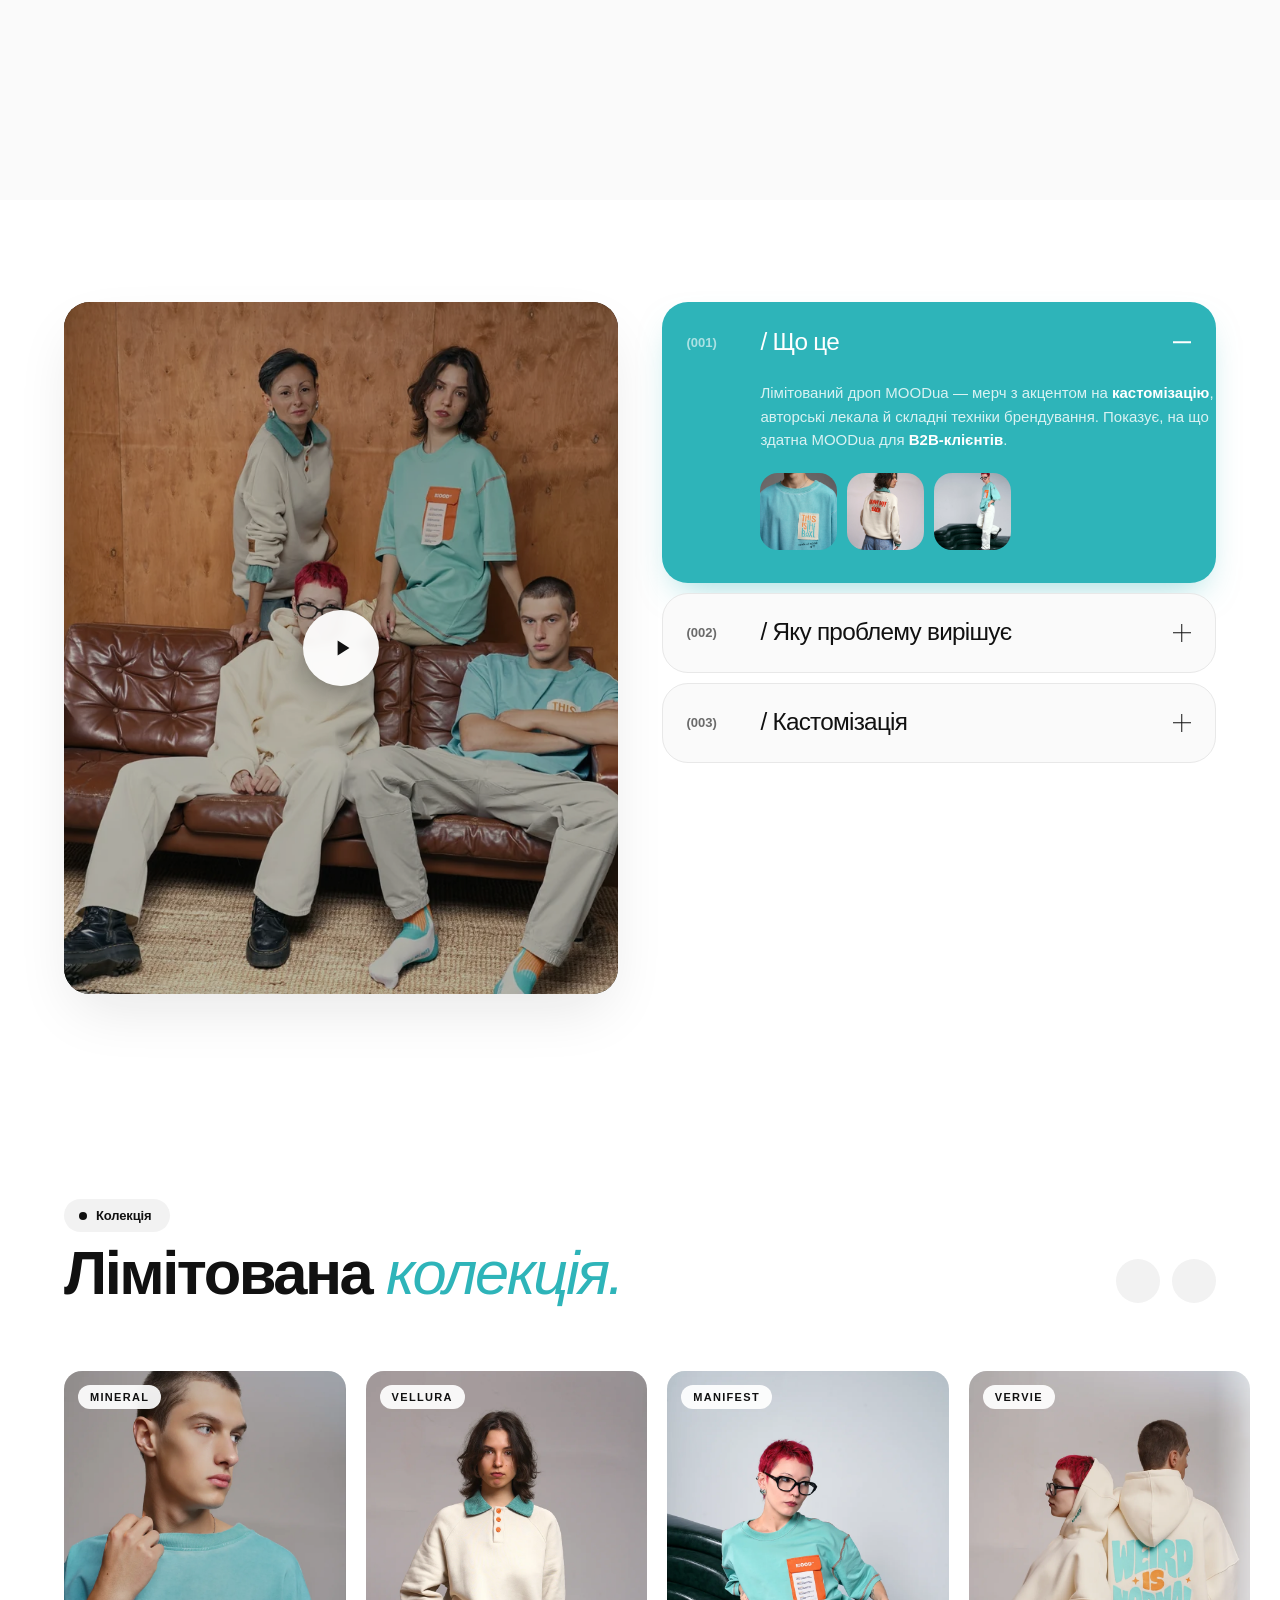
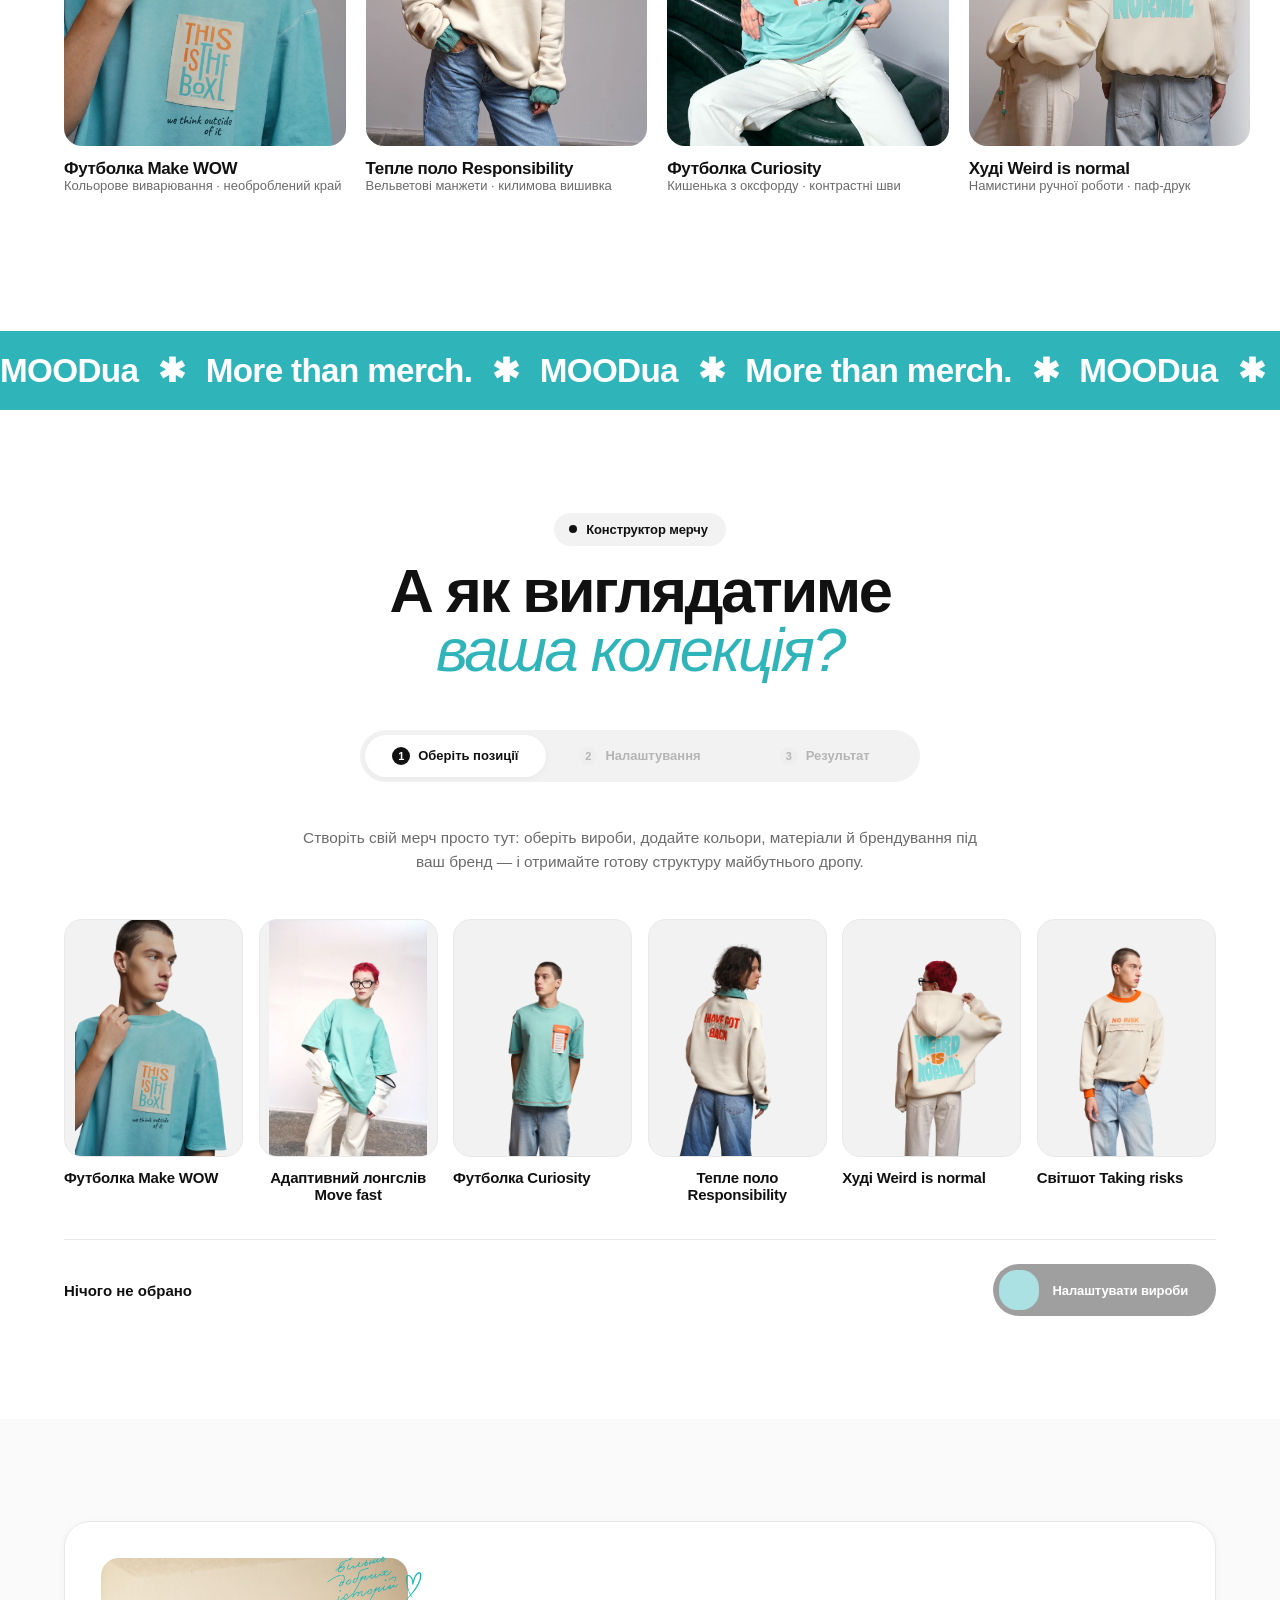
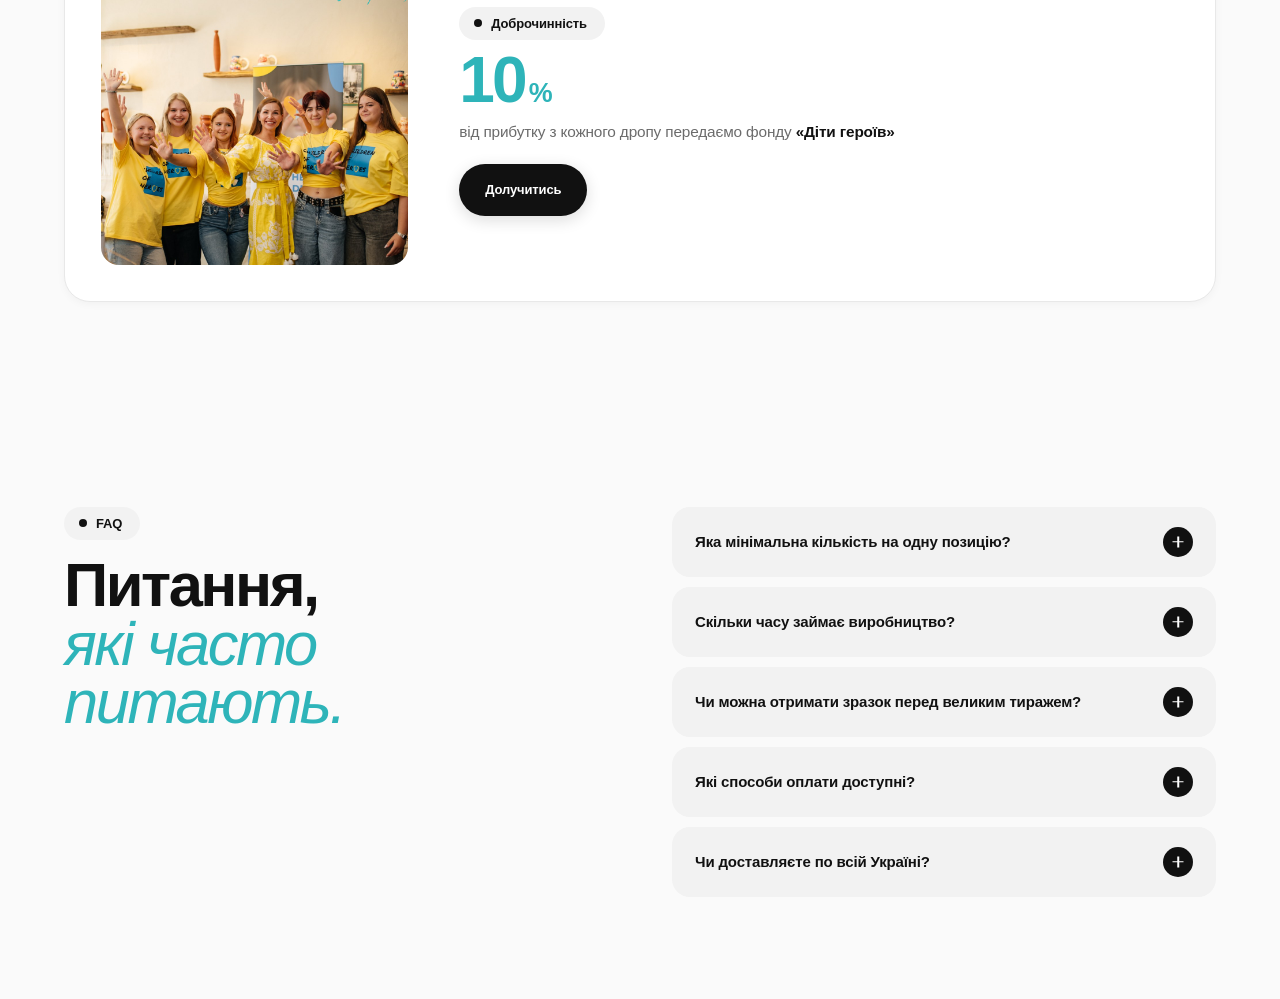
==== commit 9218bf23: "Restyle badges as dotted pills Co-Authored-By: Claude Opus 5 <noreply@anthropic.com>" ====
--- a/public/drop/moodua-drop.html
+++ b/public/drop/moodua-drop.html
@@ -13,21 +13,21 @@
 
 
 
-<section class="catalog section" id="catalog"><div class="catalog-heading"><div><p class="eyebrow">КОЛЕКЦІЯ</p><h2>Лімітована <em>колекція.</em></h2></div><div class="catalog-actions"><button id="catalog-prev" aria-label="Попередній виріб"><img class="material-icon" src="assets/drop/icons/arrow-back.svg" alt=""></button><button id="catalog-next" aria-label="Наступний виріб"><img class="material-icon" src="assets/drop/icons/arrow-forward.svg" alt=""></button></div></div><div class="catalog-track" id="catalog-track" tabindex="0" aria-label="Каталог колекції"><article class="product-card" data-gallery='["assets/drop/gallery/mineral/1.webp","assets/drop/gallery/mineral/2.webp","assets/drop/gallery/mineral/3.webp","assets/drop/gallery/mineral/4.webp","assets/drop/gallery/mineral/5.webp"]'><div class="product-card-media"><span class="product-card-badge">MINERAL</span><img src="assets/drop/gallery/mineral/1.webp" alt="Футболка Make WOW MINERAL"><button type="button" class="card-nav prev" aria-label="Попереднє фото"><img class="material-icon" src="assets/drop/icons/arrow-back.svg" alt=""></button><button type="button" class="card-nav next" aria-label="Наступне фото"><img class="material-icon" src="assets/drop/icons/arrow-forward.svg" alt=""></button></div><div class="product-card-body"><div class="product-card-info"><h3>Футболка Make WOW</h3><p>Кольорове виварювання · необроблений край</p></div></div></article><article class="product-card" data-gallery='["assets/drop/gallery/vellura/1.webp","assets/drop/gallery/vellura/2.webp","assets/drop/gallery/vellura/3.webp","assets/drop/gallery/vellura/4.webp","assets/drop/gallery/vellura/5.webp"]'><div class="product-card-media"><span class="product-card-badge">VELLURA</span><img src="assets/drop/gallery/vellura/1.webp" alt="Тепле поло Responsibility VELLURA"><button type="button" class="card-nav prev" aria-label="Попереднє фото"><img class="material-icon" src="assets/drop/icons/arrow-back.svg" alt=""></button><button type="button" class="card-nav next" aria-label="Наступне фото"><img class="material-icon" src="assets/drop/icons/arrow-forward.svg" alt=""></button></div><div class="product-card-body"><div class="product-card-info"><h3>Тепле поло Responsibility</h3><p>Вельветові манжети · килимова вишивка</p></div></div></article><article class="product-card" data-gallery='["assets/drop/gallery/manifest/1.webp","assets/drop/gallery/manifest/2.webp","assets/drop/gallery/manifest/3.webp","assets/drop/gallery/manifest/4.webp","assets/drop/gallery/manifest/5.webp","assets/drop/gallery/manifest/6.webp"]'><div class="product-card-media"><span class="product-card-badge">MANIFEST</span><img src="assets/drop/gallery/manifest/1.webp" alt="Футболка Curiosity MANIFEST"><button type="button" class="card-nav prev" aria-label="Попереднє фото"><img class="material-icon" src="assets/drop/icons/arrow-back.svg" alt=""></button><button type="button" class="card-nav next" aria-label="Наступне фото"><img class="material-icon" src="assets/drop/icons/arrow-forward.svg" alt=""></button></div><div class="product-card-body"><div class="product-card-info"><h3>Футболка Curiosity</h3><p>Кишенька з оксфорду · контрастні шви</p></div></div></article><article class="product-card" data-gallery='["assets/drop/gallery/vervie/1.webp","assets/drop/gallery/vervie/2.webp","assets/drop/gallery/vervie/3.webp","assets/drop/gallery/vervie/4.webp"]'><div class="product-card-media"><span class="product-card-badge">VERVIE</span><img src="assets/drop/gallery/vervie/1.webp" alt="Худі Weird is normal VERVIE"><button type="button" class="card-nav prev" aria-label="Попереднє фото"><img class="material-icon" src="assets/drop/icons/arrow-back.svg" alt=""></button><button type="button" class="card-nav next" aria-label="Наступне фото"><img class="material-icon" src="assets/drop/icons/arrow-forward.svg" alt=""></button></div><div class="product-card-body"><div class="product-card-info"><h3>Худі Weird is normal</h3><p>Намистини ручної роботи · паф-друк</p></div></div></article><article class="product-card" data-gallery='["assets/drop/gallery/barrel/1.webp","assets/drop/gallery/barrel/2.webp","assets/drop/gallery/barrel/3.webp"]'><div class="product-card-media"><span class="product-card-badge">BARREL</span><img src="assets/drop/gallery/barrel/1.webp" alt="Світшот Taking risks BARREL"><button type="button" class="card-nav prev" aria-label="Попереднє фото"><img class="material-icon" src="assets/drop/icons/arrow-back.svg" alt=""></button><button type="button" class="card-nav next" aria-label="Наступне фото"><img class="material-icon" src="assets/drop/icons/arrow-forward.svg" alt=""></button></div><div class="product-card-body"><div class="product-card-info"><h3>Світшот Taking risks</h3><p>Контрастні манжети · груба нашивка</p></div></div></article><article class="product-card" data-gallery='["assets/drop/gallery/cipher/1.webp"]'><div class="product-card-media"><span class="product-card-badge">CIPHER</span><img src="assets/drop/gallery/cipher/1.webp" alt="Адаптивний лонгслів Move fast CIPHER"><button type="button" class="card-nav prev" aria-label="Попереднє фото"><img class="material-icon" src="assets/drop/icons/arrow-back.svg" alt=""></button><button type="button" class="card-nav next" aria-label="Наступне фото"><img class="material-icon" src="assets/drop/icons/arrow-forward.svg" alt=""></button></div><div class="product-card-body"><div class="product-card-info"><h3>Адаптивний лонгслів Move fast</h3><p>Тканина з еластаном · 3D-вишивка</p></div></div></article></div></section>
+<section class="catalog section" id="catalog"><div class="catalog-heading"><div><p class="eyebrow">Колекція</p><h2>Лімітована <em>колекція.</em></h2></div><div class="catalog-actions"><button id="catalog-prev" aria-label="Попередній виріб"><img class="material-icon" src="assets/drop/icons/arrow-back.svg" alt=""></button><button id="catalog-next" aria-label="Наступний виріб"><img class="material-icon" src="assets/drop/icons/arrow-forward.svg" alt=""></button></div></div><div class="catalog-track" id="catalog-track" tabindex="0" aria-label="Каталог колекції"><article class="product-card" data-gallery='["assets/drop/gallery/mineral/1.webp","assets/drop/gallery/mineral/2.webp","assets/drop/gallery/mineral/3.webp","assets/drop/gallery/mineral/4.webp","assets/drop/gallery/mineral/5.webp"]'><div class="product-card-media"><span class="product-card-badge">MINERAL</span><img src="assets/drop/gallery/mineral/1.webp" alt="Футболка Make WOW MINERAL"><button type="button" class="card-nav prev" aria-label="Попереднє фото"><img class="material-icon" src="assets/drop/icons/arrow-back.svg" alt=""></button><button type="button" class="card-nav next" aria-label="Наступне фото"><img class="material-icon" src="assets/drop/icons/arrow-forward.svg" alt=""></button></div><div class="product-card-body"><div class="product-card-info"><h3>Футболка Make WOW</h3><p>Кольорове виварювання · необроблений край</p></div></div></article><article class="product-card" data-gallery='["assets/drop/gallery/vellura/1.webp","assets/drop/gallery/vellura/2.webp","assets/drop/gallery/vellura/3.webp","assets/drop/gallery/vellura/4.webp","assets/drop/gallery/vellura/5.webp"]'><div class="product-card-media"><span class="product-card-badge">VELLURA</span><img src="assets/drop/gallery/vellura/1.webp" alt="Тепле поло Responsibility VELLURA"><button type="button" class="card-nav prev" aria-label="Попереднє фото"><img class="material-icon" src="assets/drop/icons/arrow-back.svg" alt=""></button><button type="button" class="card-nav next" aria-label="Наступне фото"><img class="material-icon" src="assets/drop/icons/arrow-forward.svg" alt=""></button></div><div class="product-card-body"><div class="product-card-info"><h3>Тепле поло Responsibility</h3><p>Вельветові манжети · килимова вишивка</p></div></div></article><article class="product-card" data-gallery='["assets/drop/gallery/manifest/1.webp","assets/drop/gallery/manifest/2.webp","assets/drop/gallery/manifest/3.webp","assets/drop/gallery/manifest/4.webp","assets/drop/gallery/manifest/5.webp","assets/drop/gallery/manifest/6.webp"]'><div class="product-card-media"><span class="product-card-badge">MANIFEST</span><img src="assets/drop/gallery/manifest/1.webp" alt="Футболка Curiosity MANIFEST"><button type="button" class="card-nav prev" aria-label="Попереднє фото"><img class="material-icon" src="assets/drop/icons/arrow-back.svg" alt=""></button><button type="button" class="card-nav next" aria-label="Наступне фото"><img class="material-icon" src="assets/drop/icons/arrow-forward.svg" alt=""></button></div><div class="product-card-body"><div class="product-card-info"><h3>Футболка Curiosity</h3><p>Кишенька з оксфорду · контрастні шви</p></div></div></article><article class="product-card" data-gallery='["assets/drop/gallery/vervie/1.webp","assets/drop/gallery/vervie/2.webp","assets/drop/gallery/vervie/3.webp","assets/drop/gallery/vervie/4.webp"]'><div class="product-card-media"><span class="product-card-badge">VERVIE</span><img src="assets/drop/gallery/vervie/1.webp" alt="Худі Weird is normal VERVIE"><button type="button" class="card-nav prev" aria-label="Попереднє фото"><img class="material-icon" src="assets/drop/icons/arrow-back.svg" alt=""></button><button type="button" class="card-nav next" aria-label="Наступне фото"><img class="material-icon" src="assets/drop/icons/arrow-forward.svg" alt=""></button></div><div class="product-card-body"><div class="product-card-info"><h3>Худі Weird is normal</h3><p>Намистини ручної роботи · паф-друк</p></div></div></article><article class="product-card" data-gallery='["assets/drop/gallery/barrel/1.webp","assets/drop/gallery/barrel/2.webp","assets/drop/gallery/barrel/3.webp"]'><div class="product-card-media"><span class="product-card-badge">BARREL</span><img src="assets/drop/gallery/barrel/1.webp" alt="Світшот Taking risks BARREL"><button type="button" class="card-nav prev" aria-label="Попереднє фото"><img class="material-icon" src="assets/drop/icons/arrow-back.svg" alt=""></button><button type="button" class="card-nav next" aria-label="Наступне фото"><img class="material-icon" src="assets/drop/icons/arrow-forward.svg" alt=""></button></div><div class="product-card-body"><div class="product-card-info"><h3>Світшот Taking risks</h3><p>Контрастні манжети · груба нашивка</p></div></div></article><article class="product-card" data-gallery='["assets/drop/gallery/cipher/1.webp"]'><div class="product-card-media"><span class="product-card-badge">CIPHER</span><img src="assets/drop/gallery/cipher/1.webp" alt="Адаптивний лонгслів Move fast CIPHER"><button type="button" class="card-nav prev" aria-label="Попереднє фото"><img class="material-icon" src="assets/drop/icons/arrow-back.svg" alt=""></button><button type="button" class="card-nav next" aria-label="Наступне фото"><img class="material-icon" src="assets/drop/icons/arrow-forward.svg" alt=""></button></div><div class="product-card-body"><div class="product-card-info"><h3>Адаптивний лонгслів Move fast</h3><p>Тканина з еластаном · 3D-вишивка</p></div></div></article></div></section>
 
 
 
 <section class="marquee" aria-hidden="true"><div class="marquee-track"><span>MOODua <i>✱</i> More than merch. <i>✱</i> MOODua <i>✱</i> More than merch. <i>✱</i> MOODua <i>✱</i> More than merch. <i>✱</i> </span><span>MOODua <i>✱</i> More than merch. <i>✱</i> MOODua <i>✱</i> More than merch. <i>✱</i> MOODua <i>✱</i> More than merch. <i>✱</i> </span></div></section>
 
 <section class="builder-section section" id="builder"><div class="builder-heading"><p class="eyebrow">Конструктор мерчу</p><h2>А як виглядатиме<br><em>ваша колекція?</em></h2></div><div class="builder-steps" role="tablist" aria-label="Кроки конструктора"><button type="button" class="builder-step active" id="step-picker" role="tab" aria-selected="true"><span class="builder-step-num">1</span>Оберіть позиції</button><button type="button" class="builder-step" id="step-editor" role="tab" aria-selected="false" disabled><span class="builder-step-num">2</span>Налаштування</button><button type="button" class="builder-step" id="step-results" role="tab" aria-selected="false" disabled><span class="builder-step-num">3</span>Результат</button></div><p class="builder-subtitle">Створіть свій мерч просто тут: оберіть вироби, додайте кольори, матеріали й брендування під ваш бренд — і отримайте готову структуру майбутнього дропу.</p><div class="builder-shell"><div class="picker-panel" id="builder-picker"><div class="selection-chips" id="picker-chips" hidden></div><div class="product-picker" id="product-picker"></div><div class="picker-footer"><span id="selection-count">Нічого не обрано</span><button class="button button-dark button-pillcta" id="start-config" disabled><span class="button-pillcta-icon"><img class="material-icon" src="assets/drop/icons/arrow-forward.svg" alt=""></span><span>Налаштувати вироби</span></button></div></div>
-<div class="editor-panel" id="builder-editor" hidden><div class="selection-chips" id="editor-chips" hidden></div><div class="editor-grid"><div class="editor-preview" id="editor-preview"><span class="preview-code" id="preview-code">MOOD</span><img id="editor-image" src="assets/drop/vervie-hoodie.webp" alt="Попередній вигляд вибраного виробу"></div><form class="editor-controls" id="editor-controls"><fieldset><legend>Оберіть колір</legend><div class="option-row color-options" id="color-options"></div></fieldset><fieldset id="accent-fieldset" hidden><legend id="accent-legend">Манжети та шнурки</legend><div class="option-row color-options" id="accent-options"></div></fieldset><fieldset><legend>Оберіть матеріали</legend><div class="option-row" id="material-options"></div></fieldset><fieldset><legend>Брендування</legend><div class="option-row" id="branding-options"></div></fieldset><div class="quantity"><span>Кількість</span><div class="quantity-stepper"><button type="button" id="quantity-minus" aria-label="Зменшити кількість"><img class="material-icon" src="assets/drop/icons/remove.svg" alt=""></button><input id="quantity" type="number" min="20" step="10" value="50" aria-label="Кількість"><button type="button" id="quantity-plus" aria-label="Збільшити кількість"><img class="material-icon" src="assets/drop/icons/add.svg" alt=""></button></div><small>від 20 шт.</small></div><button type="button" class="button button-dark full" id="next-item">Зберегти та продовжити <img class="material-icon" src="assets/drop/icons/arrow-forward.svg" alt=""></button></form></div><div class="collection-list-wrap"><div class="panel-title compact"><div><p class="eyebrow">ВАША КОЛЕКЦІЯ</p><h3>Зібрані вироби</h3></div><strong id="collection-total">0 позицій</strong></div><div class="collection-list" id="collection-list"></div><button class="button button-accent" id="open-summary">Отримати прорахунок <img class="material-icon" src="assets/drop/icons/arrow-forward.svg" alt=""></button></div></div></div></section>
+<div class="editor-panel" id="builder-editor" hidden><div class="selection-chips" id="editor-chips" hidden></div><div class="editor-grid"><div class="editor-preview" id="editor-preview"><span class="preview-code" id="preview-code">MOOD</span><img id="editor-image" src="assets/drop/vervie-hoodie.webp" alt="Попередній вигляд вибраного виробу"></div><form class="editor-controls" id="editor-controls"><fieldset><legend>Оберіть колір</legend><div class="option-row color-options" id="color-options"></div></fieldset><fieldset id="accent-fieldset" hidden><legend id="accent-legend">Манжети та шнурки</legend><div class="option-row color-options" id="accent-options"></div></fieldset><fieldset><legend>Оберіть матеріали</legend><div class="option-row" id="material-options"></div></fieldset><fieldset><legend>Брендування</legend><div class="option-row" id="branding-options"></div></fieldset><div class="quantity"><span>Кількість</span><div class="quantity-stepper"><button type="button" id="quantity-minus" aria-label="Зменшити кількість"><img class="material-icon" src="assets/drop/icons/remove.svg" alt=""></button><input id="quantity" type="number" min="20" step="10" value="50" aria-label="Кількість"><button type="button" id="quantity-plus" aria-label="Збільшити кількість"><img class="material-icon" src="assets/drop/icons/add.svg" alt=""></button></div><small>від 20 шт.</small></div><button type="button" class="button button-dark full" id="next-item">Зберегти та продовжити <img class="material-icon" src="assets/drop/icons/arrow-forward.svg" alt=""></button></form></div><div class="collection-list-wrap"><div class="panel-title compact"><div><p class="eyebrow">Ваша колекція</p><h3>Зібрані вироби</h3></div><strong id="collection-total">0 позицій</strong></div><div class="collection-list" id="collection-list"></div><button class="button button-accent" id="open-summary">Отримати прорахунок <img class="material-icon" src="assets/drop/icons/arrow-forward.svg" alt=""></button></div></div></div></section>
 
-<section class="charity section" id="charity" aria-labelledby="charity-title"><div class="charity-card"><div class="charity-card-media"><img class="charity-photo" src="assets/drop/charity-photo.jpg" alt="Команда фонду «Діти героїв» у брендованих футболках"><img class="charity-script" src="assets/drop/charity-script.png" alt=""></div><div class="charity-card-copy"><p class="eyebrow charity-eyebrow">ДОБРОЧИННІСТЬ</p><p class="charity-figure">10<span>%</span></p><h2 class="charity-headline" id="charity-title">від прибутку з кожного дропу передаємо фонду <strong>«Діти героїв»</strong></h2><a class="button button-dark" href="#builder">Долучитись</a></div></div></section>
+<section class="charity section" id="charity" aria-labelledby="charity-title"><div class="charity-card"><div class="charity-card-media"><img class="charity-photo" src="assets/drop/charity-photo.jpg" alt="Команда фонду «Діти героїв» у брендованих футболках"><img class="charity-script" src="assets/drop/charity-script.png" alt=""></div><div class="charity-card-copy"><p class="eyebrow charity-eyebrow">Доброчинність</p><p class="charity-figure">10<span>%</span></p><h2 class="charity-headline" id="charity-title">від прибутку з кожного дропу передаємо фонду <strong>«Діти героїв»</strong></h2><a class="button button-dark" href="#builder">Долучитись</a></div></div></section>
 
 <section class="faq section" id="faq"><div class="faq-shell"><div class="faq-heading"><p class="eyebrow">FAQ</p><h2>Питання,<br><em>які часто<br>питають.</em></h2></div><div class="faq-list"><details class="faq-item"><summary><span>Яка мінімальна кількість на одну позицію?</span><span class="faq-icon"></span></summary><div class="faq-body"><p>Від 20 одиниць на виріб — можна комбінувати кольори, матеріали та брендування в межах цієї кількості.</p></div></details><details class="faq-item"><summary><span>Скільки часу займає виробництво?</span><span class="faq-icon"></span></summary><div class="faq-body"><p>Зазвичай 10–15 робочих днів від затвердження макету — залежить від кількості позицій і техніки нанесення.</p></div></details><details class="faq-item"><summary><span>Чи можна отримати зразок перед великим тиражем?</span><span class="faq-icon"></span></summary><div class="faq-body"><p>Так, ми готуємо контрольний зразок для затвердження кольору, матеріалу та нанесення перед запуском повного тиражу.</p></div></details><details class="faq-item"><summary><span>Які способи оплати доступні?</span><span class="faq-icon"></span></summary><div class="faq-body"><p>Працюємо за рахунком для юросіб і ФОП: передоплата 50% на старт виробництва, решта — перед відвантаженням.</p></div></details><details class="faq-item"><summary><span>Чи доставляєте по всій Україні?</span><span class="faq-icon"></span></summary><div class="faq-body"><p>Так, відправляємо Новою поштою по всій Україні, а за запитом організовуємо і міжнародну доставку.</p></div></details></div></div></section>
 
 
 
 </main>
-<dialog id="summary-dialog"><button class="dialog-close" id="dialog-close" aria-label="Закрити"><img class="material-icon" src="assets/drop/icons/close.svg" alt=""></button><p class="eyebrow">ГОТОВО ДО ОБГОВОРЕННЯ</p><h2>Ваша колекція<br><em>майже готова.</em></h2><pre id="summary-text"></pre><p class="dialog-note">Надішліть нам деталі колекції одним кліком — ми зв'яжемось із вами.</p><a class="button button-accent" id="summary-mailto" href="mailto:info@moodua.com?subject=Моя Drop Collection">Обговорити з MOODua <img class="material-icon" src="assets/drop/icons/open-in-new.svg" alt=""></a></dialog>
+<dialog id="summary-dialog"><button class="dialog-close" id="dialog-close" aria-label="Закрити"><img class="material-icon" src="assets/drop/icons/close.svg" alt=""></button><p class="eyebrow">Готово до обговорення</p><h2>Ваша колекція<br><em>майже готова.</em></h2><pre id="summary-text"></pre><p class="dialog-note">Надішліть нам деталі колекції одним кліком — ми зв'яжемось із вами.</p><a class="button button-accent" id="summary-mailto" href="mailto:info@moodua.com?subject=Моя Drop Collection">Обговорити з MOODua <img class="material-icon" src="assets/drop/icons/open-in-new.svg" alt=""></a></dialog>
 <script src="moodua-drop-data.js"></script><script src="moodua-drop.js"></script></body></html>
--- a/public/drop/moodua-drop.css
+++ b/public/drop/moodua-drop.css
@@ -113,19 +113,39 @@
 .section-heading > .eyebrow,
 .catalog-heading .eyebrow,
 .builder-heading > .eyebrow,
-.faq-heading > .eyebrow {
+.faq-heading > .eyebrow,
+.panel-title .eyebrow,
+dialog .eyebrow,
+.hero-eyebrow,
+.charity-eyebrow {
   display: inline-flex;
   align-items: center;
-  gap: 8px;
+  gap: 9px;
   width: max-content;
-  padding: 6px 14px;
-  border: 1px solid transparent;
+  padding: 9px 18px 9px 15px;
   border-radius: var(--radius-full);
-  font-size: var(--fs-eyebrow);
-  font-weight: 700;
-  letter-spacing: 0.12em;
+  font-size: var(--fs-sm);
+  font-weight: 600;
+  letter-spacing: -0.01em;
+  text-transform: none;
   color: var(--ink);
   background: var(--mist);
+}
+
+.section-heading > .eyebrow::before,
+.catalog-heading .eyebrow::before,
+.builder-heading > .eyebrow::before,
+.faq-heading > .eyebrow::before,
+.panel-title .eyebrow::before,
+dialog .eyebrow::before,
+.hero-eyebrow::before,
+.charity-eyebrow::before {
+  content: '';
+  width: 8px;
+  height: 8px;
+  border-radius: 50%;
+  background: var(--ink);
+  flex-shrink: 0;
 }
 
 h1, h2, h3, h4 {
@@ -293,7 +313,13 @@
 }
 
 .hero-eyebrow {
-  color: rgba(255, 255, 255, 0.75);
+  color: var(--surface);
+  background: rgba(255, 255, 255, 0.16);
+  backdrop-filter: blur(6px);
+}
+
+.hero-eyebrow::before {
+  background: var(--surface);
 }
 
 .hero-copy h1 {
@@ -745,8 +771,30 @@
 }
 
 .accordion-item.is-open {
+  background: var(--aqua);
   border-color: transparent;
-  box-shadow: var(--shadow-md);
+  box-shadow: 0 16px 34px -14px rgba(46, 180, 185, 0.5);
+}
+
+.accordion-item.is-open .accordion-index {
+  color: rgba(255, 255, 255, 0.6);
+}
+
+.accordion-item.is-open .accordion-title {
+  color: var(--surface);
+}
+
+.accordion-item.is-open .accordion-icon::before,
+.accordion-item.is-open .accordion-icon::after {
+  background: var(--surface);
+}
+
+.accordion-item.is-open .accordion-panel p {
+  color: rgba(255, 255, 255, 0.82);
+}
+
+.accordion-item.is-open .accordion-panel p strong {
+  color: var(--surface);
 }
 
 .accordion-head {
@@ -853,7 +901,7 @@
 }
 
 @media (hover: hover) and (pointer: fine) {
-  .accordion-head:hover .accordion-title {
+  .accordion-item:not(.is-open) .accordion-head:hover .accordion-title {
     color: var(--aqua);
   }
 }
@@ -995,10 +1043,6 @@
   gap: 12px;
 }
 
-.charity-eyebrow {
-  color: var(--text-muted);
-}
-
 .charity-figure {
   display: flex;
   align-items: baseline;
@@ -1967,8 +2011,8 @@
   .catalog-heading .eyebrow,
   .builder-heading > .eyebrow,
   .faq-heading > .eyebrow {
-    padding: 5px 12px;
-    font-size: var(--fs-eyebrow);
+    padding: 8px 15px 8px 13px;
+    font-size: var(--fs-xs);
   }
   .catalog-actions button {
     width: 44px;
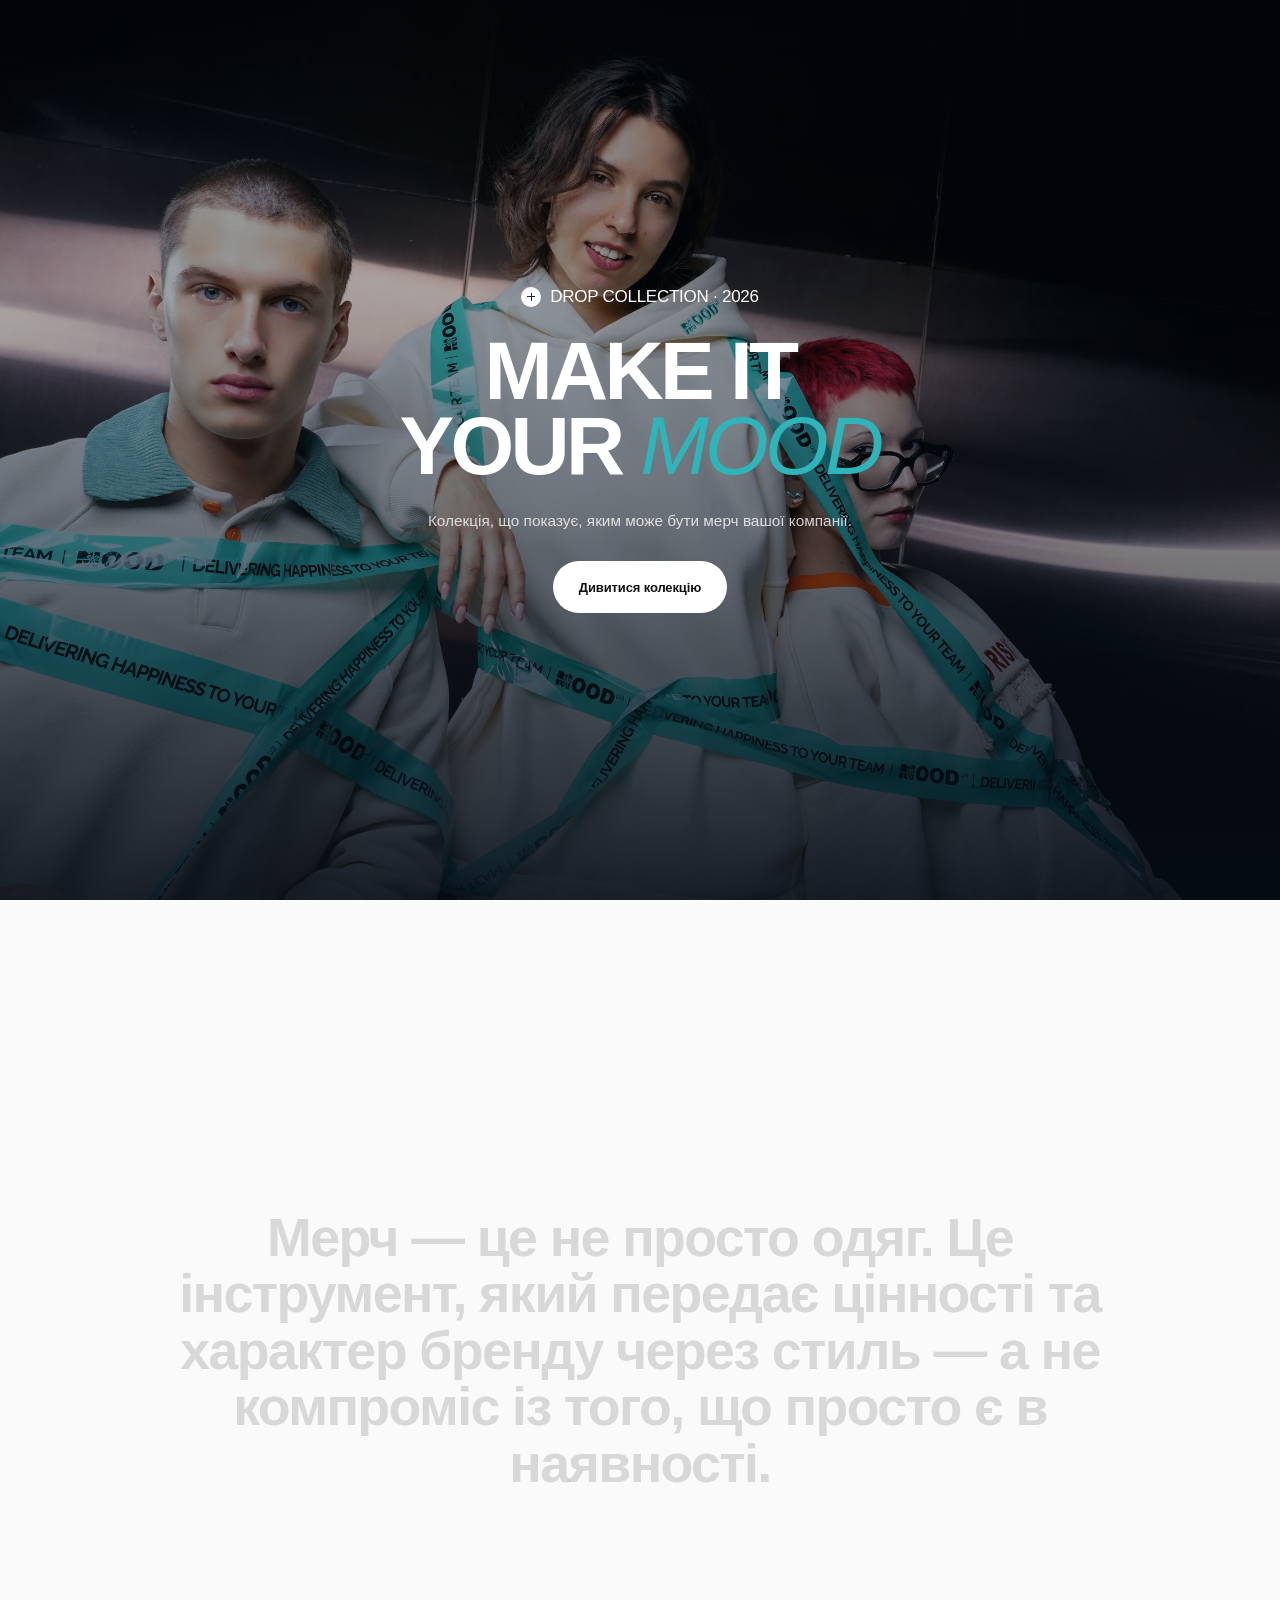
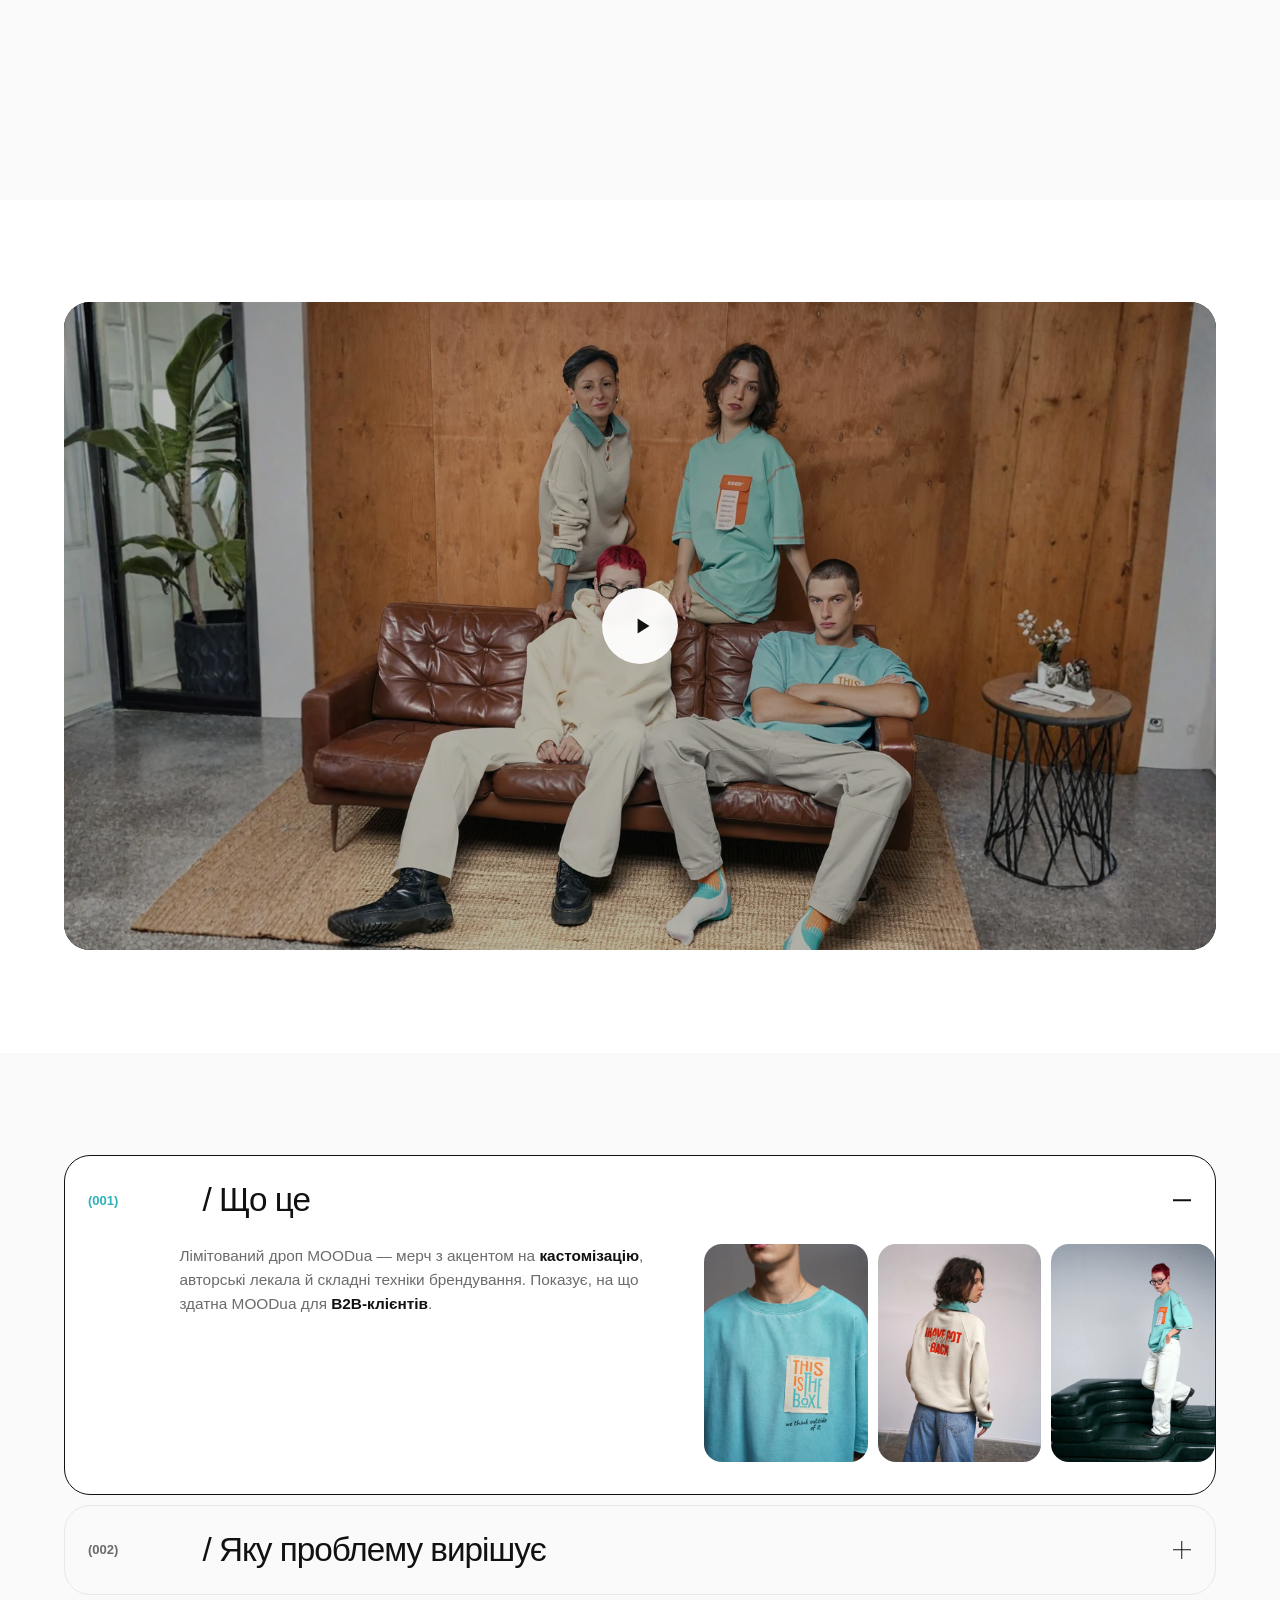
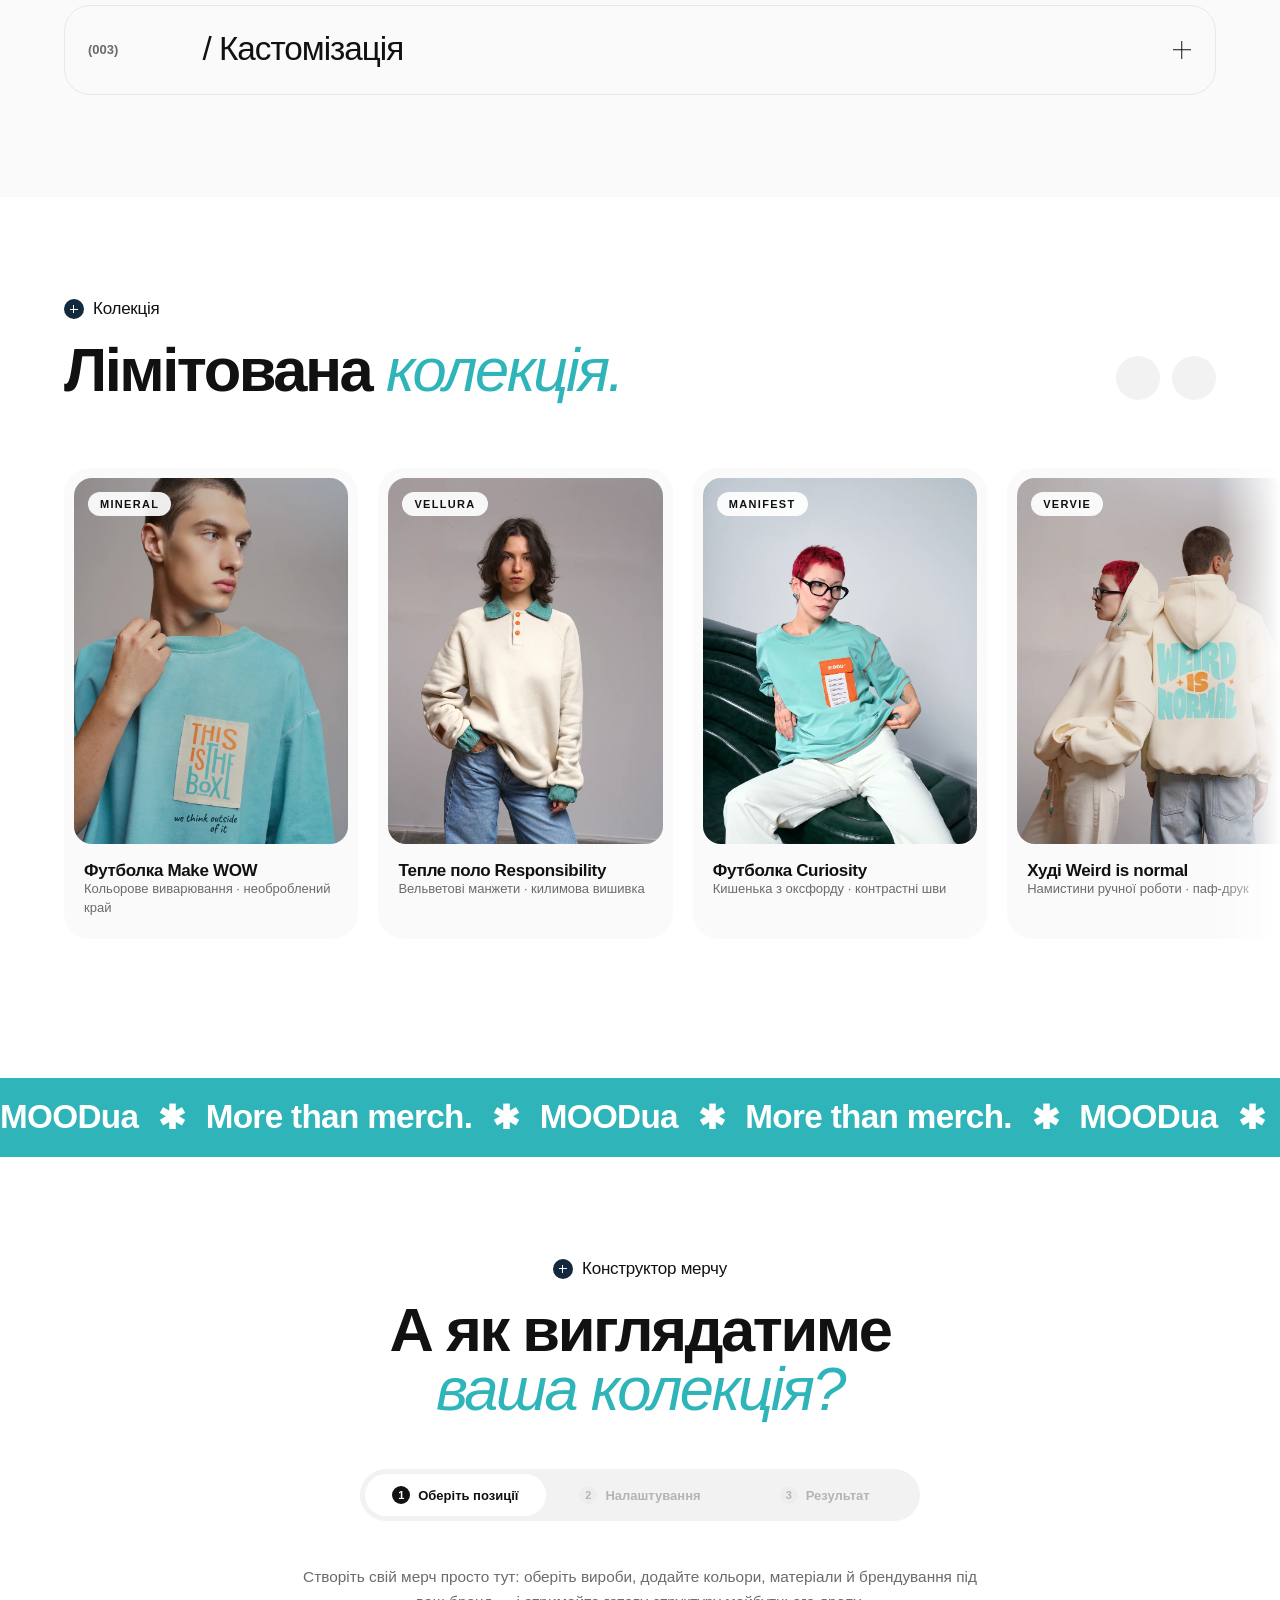
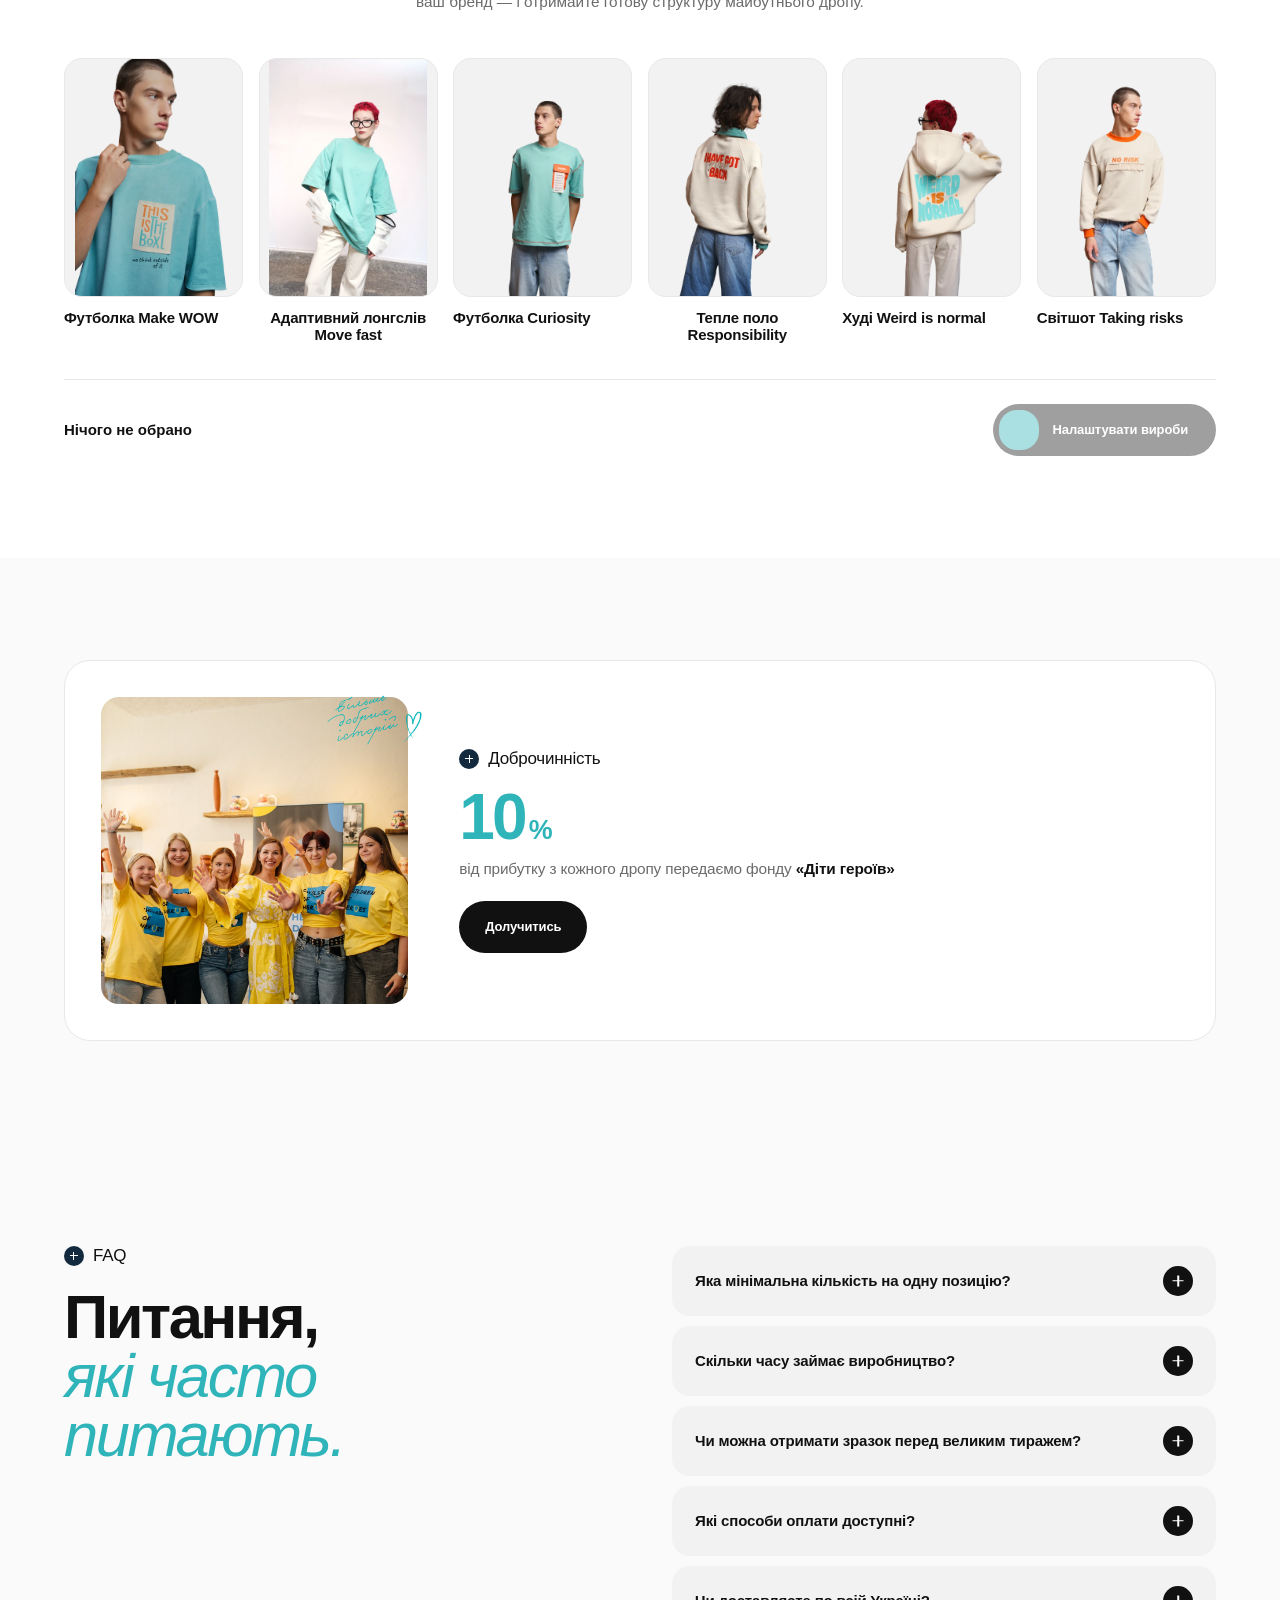
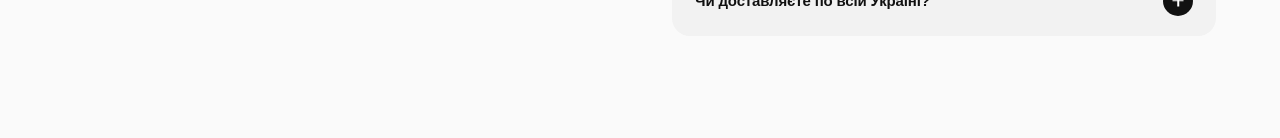
==== commit 8c82fe82: "Split video and accordion back into separate sections Co-Authored-By: Claude Opus 5 <noreply@anthrop" ====
--- a/public/drop/moodua-drop.html
+++ b/public/drop/moodua-drop.html
@@ -5,7 +5,9 @@
 
 <section class="statement section" id="statement"><p class="statement-text" id="statement-text">Мерч — це не просто одяг. Це інструмент, який передає цінності та характер бренду через стиль — а не компроміс із того, що просто є в наявності.</p></section>
 
-<section class="showcase section" id="customize"><div class="showcase-grid"><div class="showcase-media"><div class="video-teaser-frame"><img class="video-teaser-cover" src="generated-assets/moodua-video-teaser-studio.webp" alt="Відео колекції MOODua — скоро"><div class="video-teaser-scrim"></div><div class="video-teaser-play" aria-hidden="true"><svg viewBox="0 0 24 24" fill="currentColor"><path d="M8 5v14l11-7z"/></svg></div></div></div><div class="accordion"><div class="accordion-item is-open"><button type="button" class="accordion-head" aria-expanded="true" aria-controls="acc-panel-001"><span class="accordion-index">(001)</span><span class="accordion-title">/ Що це</span><span class="accordion-icon" aria-hidden="true"></span></button><div class="accordion-panel" id="acc-panel-001"><div class="accordion-panel-inner"><p>Лімітований дроп MOODua — мерч з акцентом на <strong>кастомізацію</strong>, авторські лекала й складні техніки брендування. Показує, на що здатна MOODua для <strong>B2B-клієнтів</strong>.</p><div class="accordion-thumbs"><img src="assets/drop/gallery/mineral/3.webp" alt="" loading="lazy"><img src="assets/drop/gallery/vellura/2.webp" alt="" loading="lazy"><img src="assets/drop/gallery/manifest/2.webp" alt="" loading="lazy"></div></div></div></div><div class="accordion-item"><button type="button" class="accordion-head" aria-expanded="false" aria-controls="acc-panel-002"><span class="accordion-index">(002)</span><span class="accordion-title">/ Яку проблему вирішує</span><span class="accordion-icon" aria-hidden="true"></span></button><div class="accordion-panel" id="acc-panel-002"><div class="accordion-panel-inner"><p>Спрощує вибір мерчу для компанії: готовий каталог із <strong>кращих матеріалів</strong>, який можна побачити й помацати наживо — а не брати кота в мішку.</p><div class="accordion-thumbs"><img src="assets/drop/gallery/barrel/1.webp" alt="" loading="lazy"><img src="assets/drop/gallery/vervie/2.webp" alt="" loading="lazy"><img src="assets/drop/gallery/cipher/1.webp" alt="" loading="lazy"></div></div></div></div><div class="accordion-item"><button type="button" class="accordion-head" aria-expanded="false" aria-controls="acc-panel-003"><span class="accordion-index">(003)</span><span class="accordion-title">/ Кастомізація</span><span class="accordion-icon" aria-hidden="true"></span></button><div class="accordion-panel" id="acc-panel-003"><div class="accordion-panel-inner"><p>Кольори тканин, види нанесення та їхнє розташування — створюйте <strong>власні комбінації</strong> фасонів, матеріалів і брендування під себе.</p><div class="accordion-thumbs"><img src="assets/drop/gallery/vervie/3.webp" alt="" loading="lazy"><img src="assets/drop/gallery/mineral/5.webp" alt="" loading="lazy"><img src="assets/drop/gallery/vellura/4.webp" alt="" loading="lazy"></div></div></div></div></div></div></section>
+<section class="video-teaser section" id="customize"><div class="video-teaser-frame"><img class="video-teaser-cover" src="generated-assets/moodua-video-teaser-studio.webp" alt="Відео колекції MOODua — скоро"><div class="video-teaser-scrim"></div><div class="video-teaser-play" aria-hidden="true"><svg viewBox="0 0 24 24" fill="currentColor"><path d="M8 5v14l11-7z"/></svg></div></div></section>
+
+<section class="statement-detail section" id="details"><div class="accordion"><div class="accordion-item is-open"><button type="button" class="accordion-head" aria-expanded="true" aria-controls="acc-panel-001"><span class="accordion-index">(001)</span><span class="accordion-title">/ Що це</span><span class="accordion-icon" aria-hidden="true"></span></button><div class="accordion-panel" id="acc-panel-001"><div class="accordion-panel-inner"><p>Лімітований дроп MOODua — мерч з акцентом на <strong>кастомізацію</strong>, авторські лекала й складні техніки брендування. Показує, на що здатна MOODua для <strong>B2B-клієнтів</strong>.</p><div class="accordion-thumbs"><img src="assets/drop/gallery/mineral/3.webp" alt="" loading="lazy"><img src="assets/drop/gallery/vellura/2.webp" alt="" loading="lazy"><img src="assets/drop/gallery/manifest/2.webp" alt="" loading="lazy"></div></div></div></div><div class="accordion-item"><button type="button" class="accordion-head" aria-expanded="false" aria-controls="acc-panel-002"><span class="accordion-index">(002)</span><span class="accordion-title">/ Яку проблему вирішує</span><span class="accordion-icon" aria-hidden="true"></span></button><div class="accordion-panel" id="acc-panel-002"><div class="accordion-panel-inner"><p>Спрощує вибір мерчу для компанії: готовий каталог із <strong>кращих матеріалів</strong>, який можна побачити й помацати наживо — а не брати кота в мішку.</p><div class="accordion-thumbs"><img src="assets/drop/gallery/barrel/1.webp" alt="" loading="lazy"><img src="assets/drop/gallery/vervie/2.webp" alt="" loading="lazy"><img src="assets/drop/gallery/cipher/1.webp" alt="" loading="lazy"></div></div></div></div><div class="accordion-item"><button type="button" class="accordion-head" aria-expanded="false" aria-controls="acc-panel-003"><span class="accordion-index">(003)</span><span class="accordion-title">/ Кастомізація</span><span class="accordion-icon" aria-hidden="true"></span></button><div class="accordion-panel" id="acc-panel-003"><div class="accordion-panel-inner"><p>Кольори тканин, види нанесення та їхнє розташування — створюйте <strong>власні комбінації</strong> фасонів, матеріалів і брендування під себе.</p><div class="accordion-thumbs"><img src="assets/drop/gallery/vervie/3.webp" alt="" loading="lazy"><img src="assets/drop/gallery/mineral/5.webp" alt="" loading="lazy"><img src="assets/drop/gallery/vellura/4.webp" alt="" loading="lazy"></div></div></div></div></div></section>
 
 
 
--- a/public/drop/moodua-drop.css
+++ b/public/drop/moodua-drop.css
@@ -11,6 +11,7 @@
   --aqua: #2eb4b9;
   --aqua-hover: #269ca0;
   --aqua-soft: rgba(46, 180, 185, 0.12);
+  --navy: #13293d;
   --coral: #ff6543;
   --coral-soft: rgba(255, 101, 67, 0.1);
   --paper: #fafafa;
@@ -21,9 +22,6 @@
   --text-muted: #6b6b6b;
   --font-sans: 'Manrope', -apple-system, BlinkMacSystemFont, 'Segoe UI', Roboto, Helvetica, Arial, sans-serif;
   --ease: cubic-bezier(0.16, 1, 0.3, 1);
-  --shadow-sm: 0 2px 8px rgba(17, 17, 17, 0.04);
-  --shadow-md: 0 12px 32px -4px rgba(17, 17, 17, 0.07);
-  --shadow-lg: 0 24px 60px -12px rgba(17, 17, 17, 0.11);
   --mist-strong: #e6e6e6;
   --section-y: clamp(72px, 8vw, 120px);
   --section-x: clamp(20px, 5vw, 84px);
@@ -122,14 +120,13 @@
   align-items: center;
   gap: 9px;
   width: max-content;
-  padding: 9px 18px 9px 15px;
-  border-radius: var(--radius-full);
-  font-size: var(--fs-sm);
-  font-weight: 600;
-  letter-spacing: -0.01em;
+  padding: 0;
+  font-size: var(--fs-h4);
+  font-weight: 500;
+  letter-spacing: -0.015em;
   text-transform: none;
   color: var(--ink);
-  background: var(--mist);
+  background: none;
 }
 
 .section-heading > .eyebrow::before,
@@ -141,11 +138,15 @@
 .hero-eyebrow::before,
 .charity-eyebrow::before {
   content: '';
-  width: 8px;
-  height: 8px;
+  width: 20px;
+  height: 20px;
   border-radius: 50%;
-  background: var(--ink);
   flex-shrink: 0;
+  background-color: var(--navy);
+  background-image: linear-gradient(var(--surface), var(--surface)), linear-gradient(var(--surface), var(--surface));
+  background-size: 8px 1.4px, 1.4px 8px;
+  background-position: center, center;
+  background-repeat: no-repeat;
 }
 
 h1, h2, h3, h4 {
@@ -174,7 +175,7 @@
   font-size: var(--fs-sm);
   font-weight: 700;
   letter-spacing: -0.01em;
-  transition: transform 0.22s var(--ease), background-color 0.22s var(--ease), box-shadow 0.22s var(--ease), color 0.22s var(--ease);
+  transition: transform 0.22s var(--ease), background-color 0.22s var(--ease), color 0.22s var(--ease);
   cursor: pointer;
   white-space: nowrap;
 }
@@ -186,19 +187,16 @@
 .button-dark {
   background: var(--ink);
   color: #ffffff;
-  box-shadow: 0 4px 16px rgba(17, 17, 17, 0.14);
 }
 
 .button-light {
   background: var(--surface);
   color: var(--ink);
-  box-shadow: 0 4px 18px rgba(0, 0, 0, 0.08);
 }
 
 .button-accent {
   background: var(--aqua);
   color: #ffffff;
-  box-shadow: 0 4px 16px rgba(46, 180, 185, 0.3);
 }
 
 @media (hover: hover) and (pointer: fine) {
@@ -217,7 +215,6 @@
   opacity: 0.4;
   cursor: not-allowed;
   transform: none !important;
-  box-shadow: none !important;
 }
 
 .material-icon {
@@ -266,7 +263,7 @@
   display: flex;
   flex-direction: column;
   align-items: flex-start;
-  gap: 18px;
+  gap: 26px;
   max-width: 860px;
 }
 
@@ -314,12 +311,11 @@
 
 .hero-eyebrow {
   color: var(--surface);
-  background: rgba(255, 255, 255, 0.16);
-  backdrop-filter: blur(6px);
 }
 
 .hero-eyebrow::before {
-  background: var(--surface);
+  background-color: var(--surface);
+  background-image: linear-gradient(var(--navy), var(--navy)), linear-gradient(var(--navy), var(--navy));
 }
 
 .hero-copy h1 {
@@ -360,41 +356,25 @@
 }
 
 /* Video teaser placeholder */
-.showcase {
+.video-teaser {
   background: var(--surface);
 }
 
-.showcase-grid {
-  display: grid;
-  grid-template-columns: minmax(0, 1fr) minmax(0, 1fr);
-  align-items: start;
-  gap: clamp(24px, 3.5vw, 64px);
-  max-width: 1340px;
-  margin: 0 auto;
-}
-
-.showcase-media {
-  position: sticky;
-  top: clamp(80px, 12vh, 120px);
+.statement-detail {
+  background: var(--paper);
 }
 
 .video-teaser-frame {
   position: relative;
-  aspect-ratio: 4 / 5;
+  max-width: 1180px;
+  margin: 0 auto;
+  aspect-ratio: 16 / 9;
   border-radius: var(--radius-lg);
   overflow: hidden;
   background: var(--deep);
-  box-shadow: var(--shadow-lg);
-}
-
-@media (max-width: 900px) {
-  .showcase-grid {
-    grid-template-columns: 1fr;
-    gap: 28px;
-  }
-  .showcase-media {
-    position: static;
-  }
+}
+
+@media (max-width: 760px) {
   .video-teaser-frame {
     aspect-ratio: 3 / 4;
   }
@@ -431,7 +411,6 @@
   display: flex;
   align-items: center;
   justify-content: center;
-  box-shadow: 0 8px 24px rgba(11, 11, 11, 0.3);
 }
 
 .video-teaser-play svg {
@@ -461,7 +440,7 @@
 }
 
 .catalog-heading .eyebrow {
-  margin-bottom: 12px;
+  margin-bottom: 22px;
 }
 
 .catalog-heading h2 {
@@ -527,13 +506,16 @@
 }
 
 .product-card {
-  flex: 0 0 clamp(240px, 22vw, 300px);
+  flex: 0 0 clamp(252px, 23vw, 312px);
   display: flex;
   flex-direction: column;
   gap: 14px;
-  background: transparent;
+  padding: 10px;
+  background: var(--paper);
   border: none;
+  border-radius: var(--radius-lg);
   scroll-snap-align: start;
+  transition: background-color 0.25s var(--ease);
 }
 
 .product-card-media {
@@ -553,6 +535,9 @@
 }
 
 @media (hover: hover) and (pointer: fine) {
+  .product-card:hover {
+    background: var(--mist);
+  }
   .product-card:hover .product-card-media img {
     transform: scale(1.04);
   }
@@ -636,7 +621,6 @@
   font-weight: 700;
   color: var(--ink);
   white-space: nowrap;
-  box-shadow: 0 6px 18px rgba(17, 17, 17, 0.18);
   opacity: 0;
   pointer-events: none;
   cursor: pointer;
@@ -667,7 +651,8 @@
 .product-card-body {
   display: flex;
   flex-direction: column;
-  gap: 4px;
+  gap: 5px;
+  padding: 4px 10px 12px;
 }
 
 .product-card-info h3 {
@@ -679,6 +664,7 @@
 .product-card-info p {
   font-size: var(--fs-sm);
   font-weight: 500;
+  line-height: 1.45;
   color: var(--text-muted);
 }
 
@@ -760,6 +746,8 @@
   display: flex;
   flex-direction: column;
   gap: 10px;
+  max-width: 1200px;
+  margin: 0 auto;
 }
 
 .accordion-item {
@@ -767,41 +755,23 @@
   border: 1px solid var(--line);
   border-radius: var(--radius-lg);
   overflow: hidden;
-  transition: border-color 0.3s var(--ease), box-shadow 0.3s var(--ease);
+  transition: border-color 0.3s var(--ease);
 }
 
 .accordion-item.is-open {
-  background: var(--aqua);
-  border-color: transparent;
-  box-shadow: 0 16px 34px -14px rgba(46, 180, 185, 0.5);
+  background: var(--surface);
+  border-color: var(--ink);
 }
 
 .accordion-item.is-open .accordion-index {
-  color: rgba(255, 255, 255, 0.6);
-}
-
-.accordion-item.is-open .accordion-title {
-  color: var(--surface);
-}
-
-.accordion-item.is-open .accordion-icon::before,
-.accordion-item.is-open .accordion-icon::after {
-  background: var(--surface);
-}
-
-.accordion-item.is-open .accordion-panel p {
-  color: rgba(255, 255, 255, 0.82);
-}
-
-.accordion-item.is-open .accordion-panel p strong {
-  color: var(--surface);
+  color: var(--aqua);
 }
 
 .accordion-head {
   display: grid;
-  grid-template-columns: 58px minmax(0, 1fr) 20px;
-  align-items: center;
-  gap: 16px;
+  grid-template-columns: 76px minmax(0, 1fr) 20px;
+  align-items: center;
+  gap: clamp(16px, 3vw, 40px);
   width: 100%;
   padding: clamp(20px, 2vw, 26px) clamp(18px, 1.8vw, 26px);
   background: none;
@@ -818,7 +788,7 @@
 }
 
 .accordion-title {
-  font-size: clamp(21px, 1.9vw, 28px);
+  font-size: clamp(24px, 2.6vw, 38px);
   font-weight: 500;
   letter-spacing: -0.03em;
   line-height: 1.1;
@@ -871,13 +841,17 @@
 }
 
 .accordion-panel-inner {
+  display: grid;
+  grid-template-columns: minmax(0, 1fr) minmax(0, 1.05fr);
+  align-items: start;
+  gap: clamp(20px, 3vw, 48px);
   overflow: hidden;
+  padding-left: calc(76px + clamp(16px, 3vw, 40px));
 }
 
 .accordion-panel p {
   max-width: 620px;
-  margin-left: calc(58px + clamp(18px, 1.8vw, 26px) + 16px);
-  font-size: var(--fs-body);
+  font-size: var(--fs-lead);
   line-height: 1.55;
   color: var(--text-muted);
 }
@@ -890,12 +864,13 @@
 .accordion-thumbs {
   display: flex;
   gap: 10px;
-  margin: 22px 0 clamp(24px, 2.6vw, 32px) calc(58px + clamp(18px, 1.8vw, 26px) + 16px);
+  margin: 0 0 clamp(24px, 2.6vw, 32px);
 }
 
 .accordion-thumbs img {
-  width: clamp(72px, 6vw, 92px);
-  aspect-ratio: 1 / 1;
+  flex: 1;
+  min-width: 0;
+  aspect-ratio: 3 / 4;
   object-fit: cover;
   border-radius: var(--radius-md);
 }
@@ -908,13 +883,14 @@
 
 @media (max-width: 860px) {
   .accordion-head {
-    grid-template-columns: 46px minmax(0, 1fr) 20px;
-    gap: 12px;
-  }
-  .accordion-panel p,
-  .accordion-thumbs {
-    margin-left: clamp(18px, 1.8vw, 26px);
-  }
+    grid-template-columns: 52px minmax(0, 1fr) 20px;
+    gap: 14px;
+  }
+  .accordion-panel-inner {
+    grid-template-columns: 1fr;
+    padding-left: 0;
+  }
+
 }
 
 
@@ -948,7 +924,7 @@
   white-space: nowrap;
   overflow: hidden;
   text-overflow: ellipsis;
-  transition: background-color 0.25s var(--ease), color 0.25s var(--ease), box-shadow 0.25s var(--ease);
+  transition: background-color 0.25s var(--ease), color 0.25s var(--ease);
 }
 
 .builder-step-num {
@@ -968,7 +944,6 @@
 .builder-step.active {
   background: var(--surface);
   color: var(--ink);
-  box-shadow: var(--shadow-sm);
 }
 
 .builder-step.active .builder-step-num {
@@ -1011,7 +986,6 @@
   border-radius: var(--radius-lg);
   background: var(--surface);
   border: 1px solid var(--line);
-  box-shadow: var(--shadow-sm);
 }
 
 .charity-card-media {
@@ -1043,6 +1017,10 @@
   gap: 12px;
 }
 
+.charity-card-copy .eyebrow {
+  margin-bottom: 8px;
+}
+
 .charity-figure {
   display: flex;
   align-items: baseline;
@@ -1105,7 +1083,7 @@
   display: flex;
   flex-direction: column;
   align-items: center;
-  gap: 16px;
+  gap: 22px;
 }
 
 .builder-heading h2 {
@@ -1251,12 +1229,13 @@
   overflow: hidden;
   background: var(--mist);
   border: 1px solid var(--line);
-  transition: border-color 0.25s var(--ease), box-shadow 0.25s var(--ease), transform 0.25s var(--ease);
+  transition: border-color 0.25s var(--ease), transform 0.25s var(--ease);
 }
 
 .picker-card.selected .picker-card-media {
   border-color: var(--aqua);
-  box-shadow: 0 0 0 2px var(--aqua);
+  outline: 2px solid var(--aqua);
+  outline-offset: 0;
 }
 
 .picker-card img {
@@ -1307,7 +1286,6 @@
   font-size: var(--fs-xs);
   font-weight: 700;
   color: var(--ink);
-  box-shadow: 0 4px 14px rgba(17, 17, 17, 0.18);
 }
 
 .picker-card.selected .picker-card-remove {
@@ -1366,7 +1344,6 @@
   border-radius: var(--radius-md);
   background: var(--preview-color, #e9e4d9);
   overflow: hidden;
-  box-shadow: inset 0 0 0 1px rgba(0, 0, 0, 0.05);
   transition: background-color 0.4s var(--ease);
 }
 
@@ -1374,7 +1351,6 @@
   max-width: 84%;
   max-height: 100%;
   object-fit: contain;
-  filter: drop-shadow(0 20px 32px rgba(17, 17, 17, 0.12));
   z-index: 2;
   transition: transform 0.4s var(--ease);
 }
@@ -1515,7 +1491,7 @@
   flex-shrink: 0;
   border-radius: 50%;
   border: 2px solid #ffffff;
-  box-shadow: 0 0 0 1px rgba(17, 17, 17, 0.12);
+  outline: 1px solid rgba(17, 17, 17, 0.12);
 }
 
 .color-swatch-name {
@@ -1757,7 +1733,7 @@
 .faq-heading {
   display: flex;
   flex-direction: column;
-  gap: 16px;
+  gap: 22px;
   position: sticky;
   top: 32px;
 }
@@ -1788,13 +1764,12 @@
   border: 1px solid transparent;
   border-radius: var(--radius-md);
   overflow: hidden;
-  transition: background-color 0.3s var(--ease), border-color 0.3s var(--ease), box-shadow 0.3s var(--ease);
+  transition: background-color 0.3s var(--ease), border-color 0.3s var(--ease);
 }
 
 .faq-item[open] {
   background: var(--surface);
   border-color: var(--aqua);
-  box-shadow: 0 16px 32px -12px rgba(59, 185, 190, 0.28);
 }
 
 @media (hover: hover) and (pointer: fine) {
@@ -1883,7 +1858,6 @@
   width: min(680px, calc(100% - 32px));
   color: var(--ink);
   background: var(--surface);
-  box-shadow: var(--shadow-lg);
   margin: auto;
 }
 
@@ -2011,8 +1985,7 @@
   .catalog-heading .eyebrow,
   .builder-heading > .eyebrow,
   .faq-heading > .eyebrow {
-    padding: 8px 15px 8px 13px;
-    font-size: var(--fs-xs);
+    font-size: var(--fs-body);
   }
   .catalog-actions button {
     width: 44px;
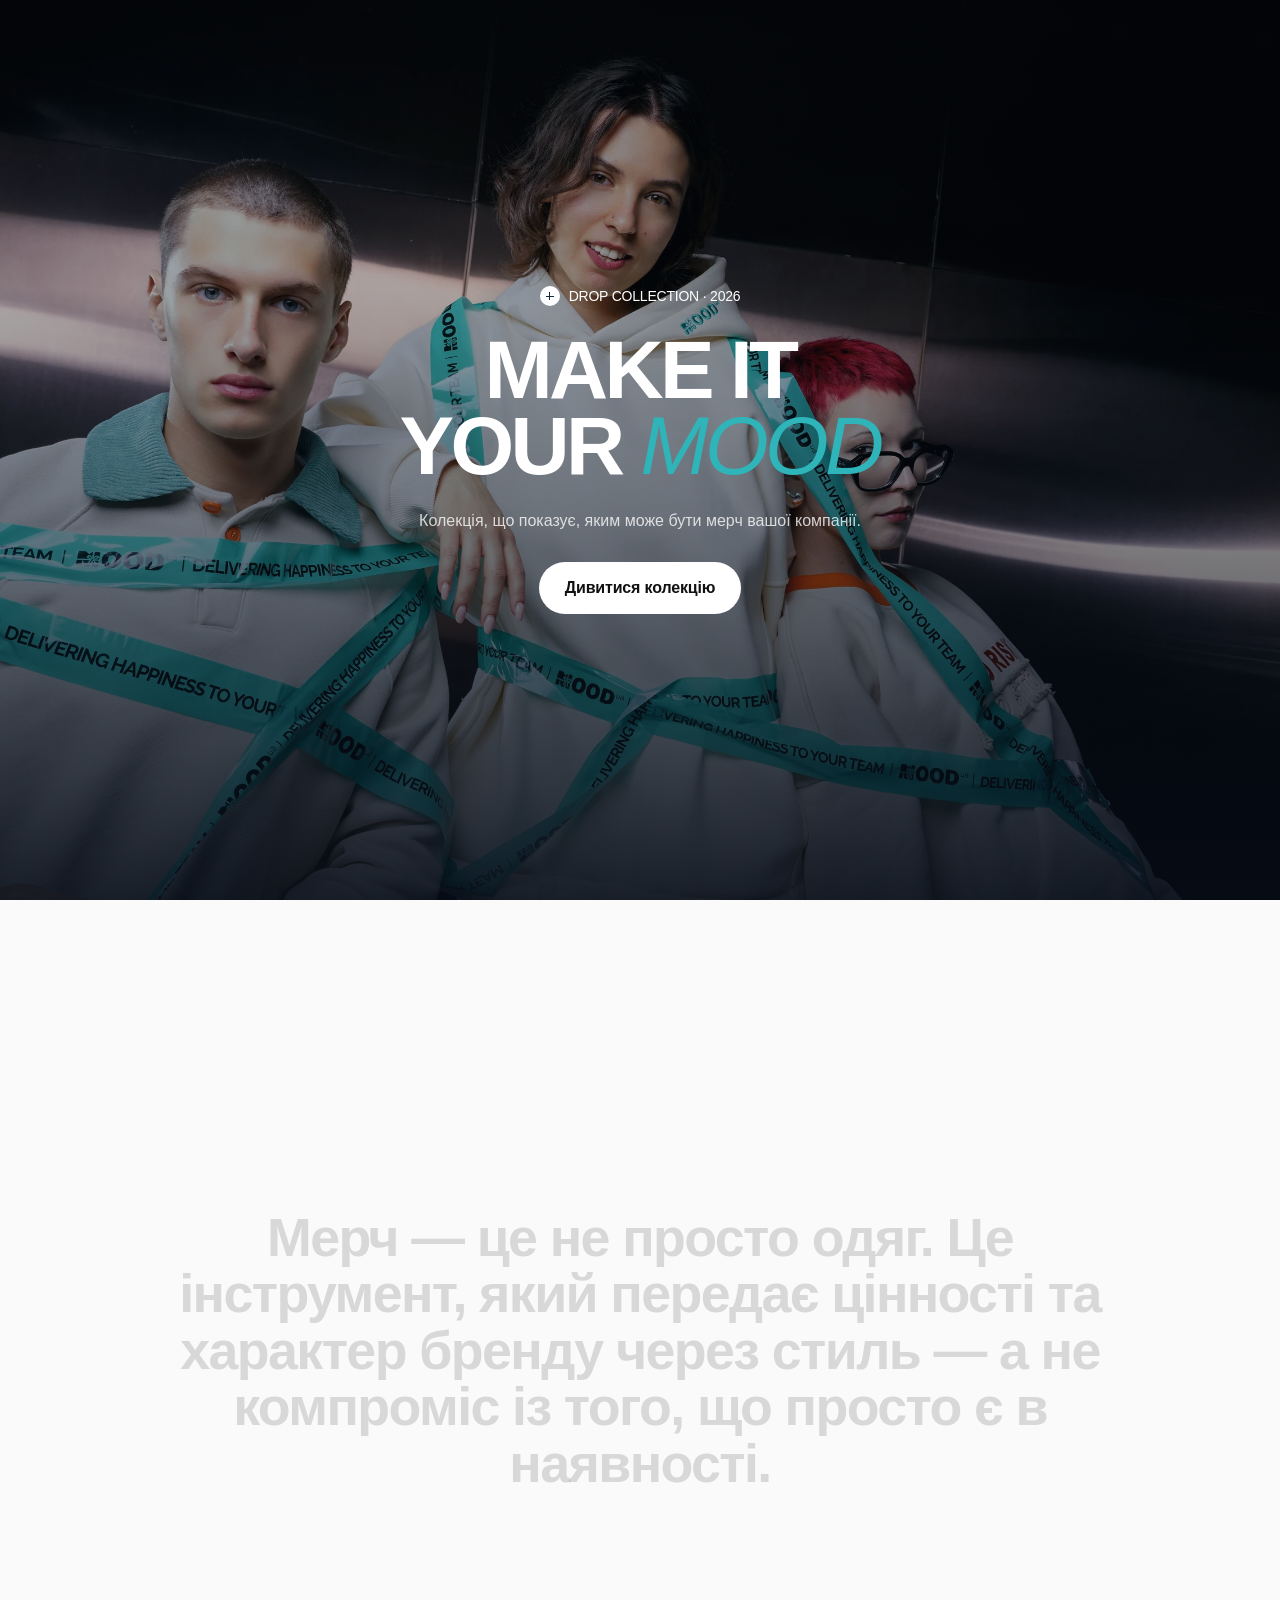
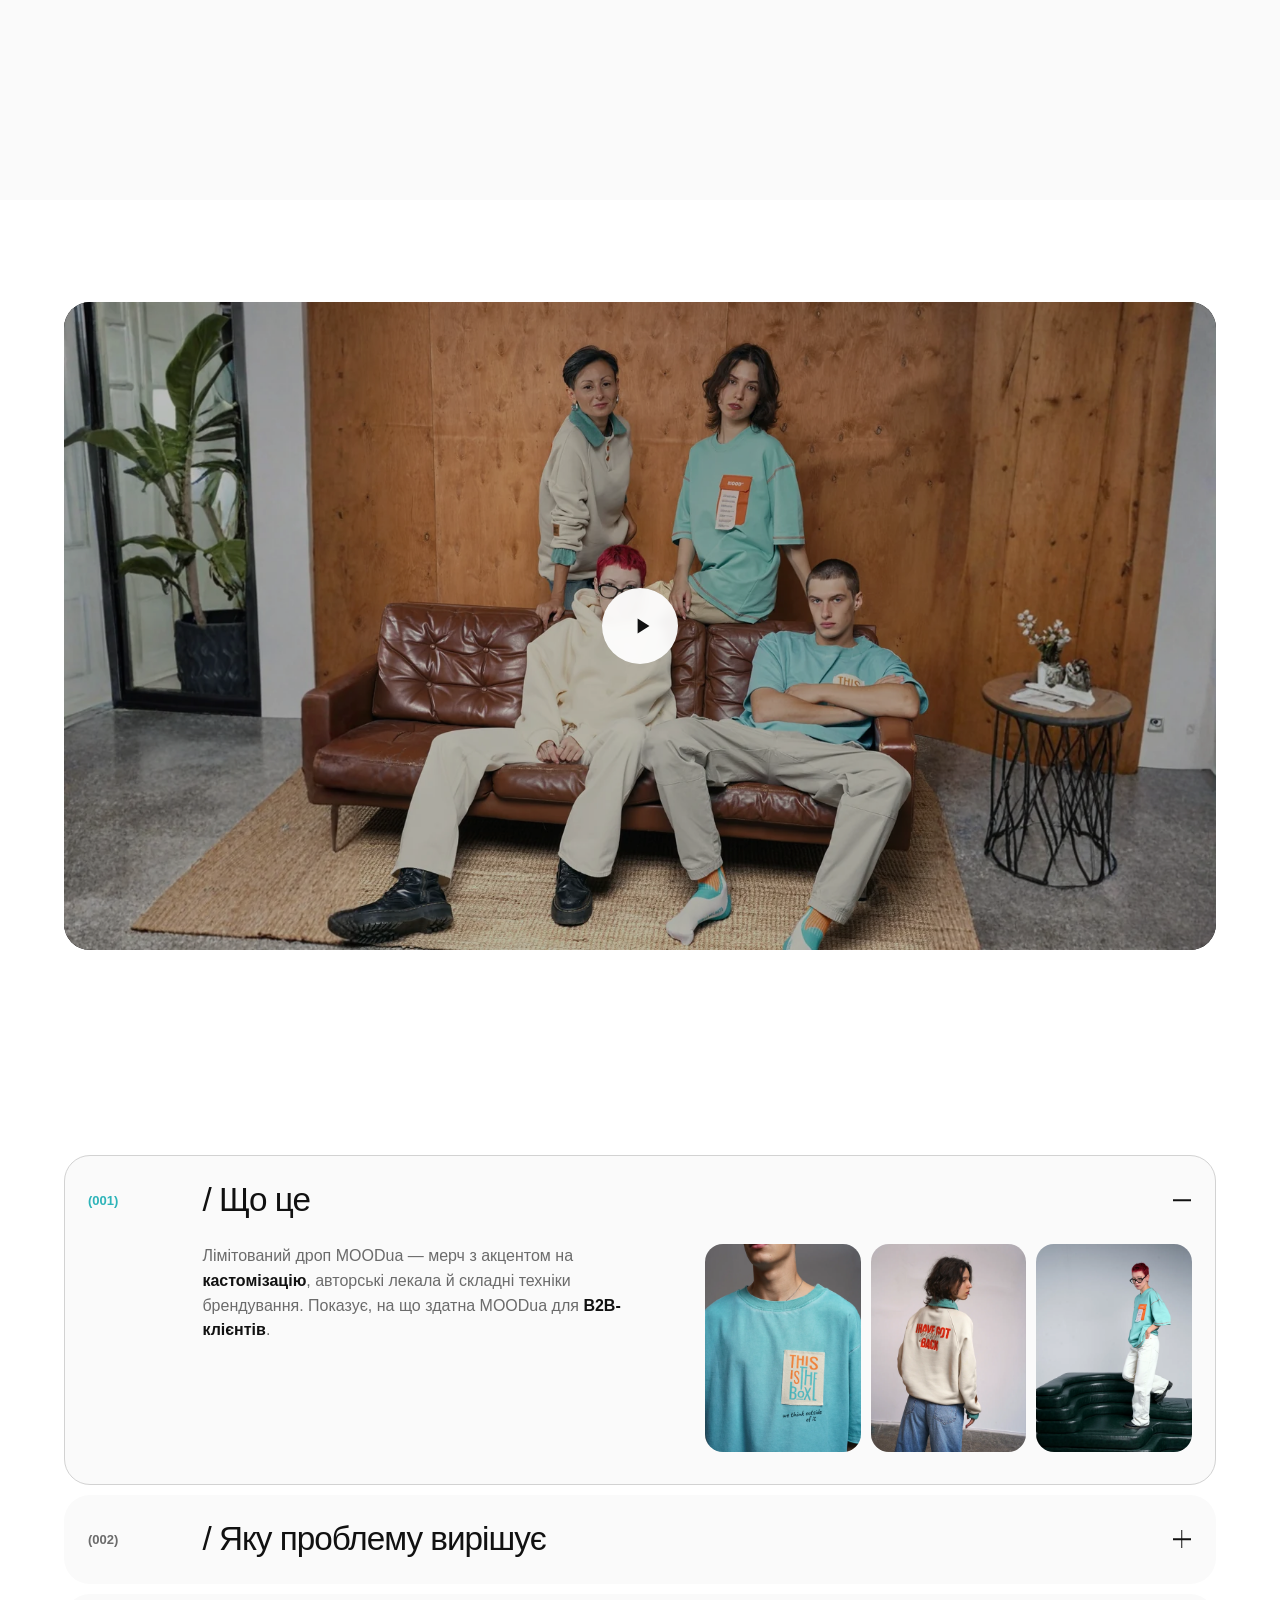
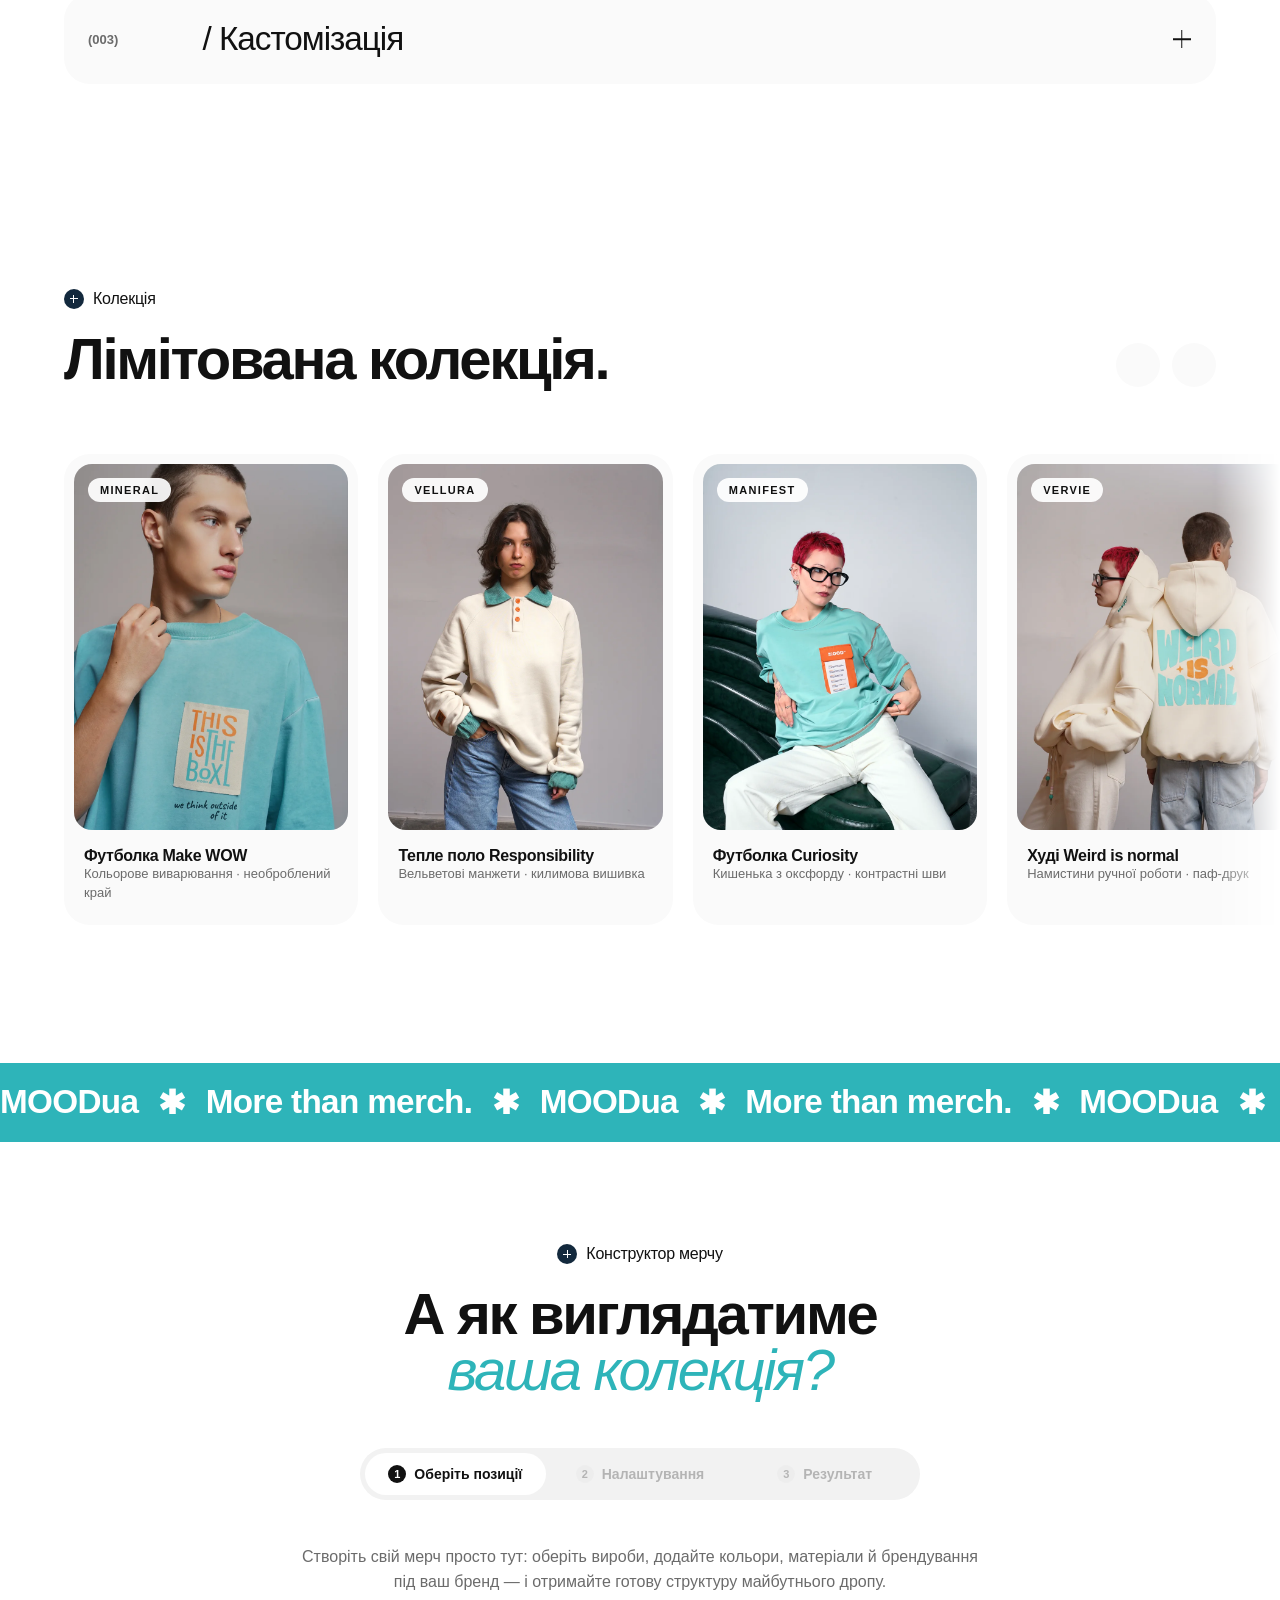
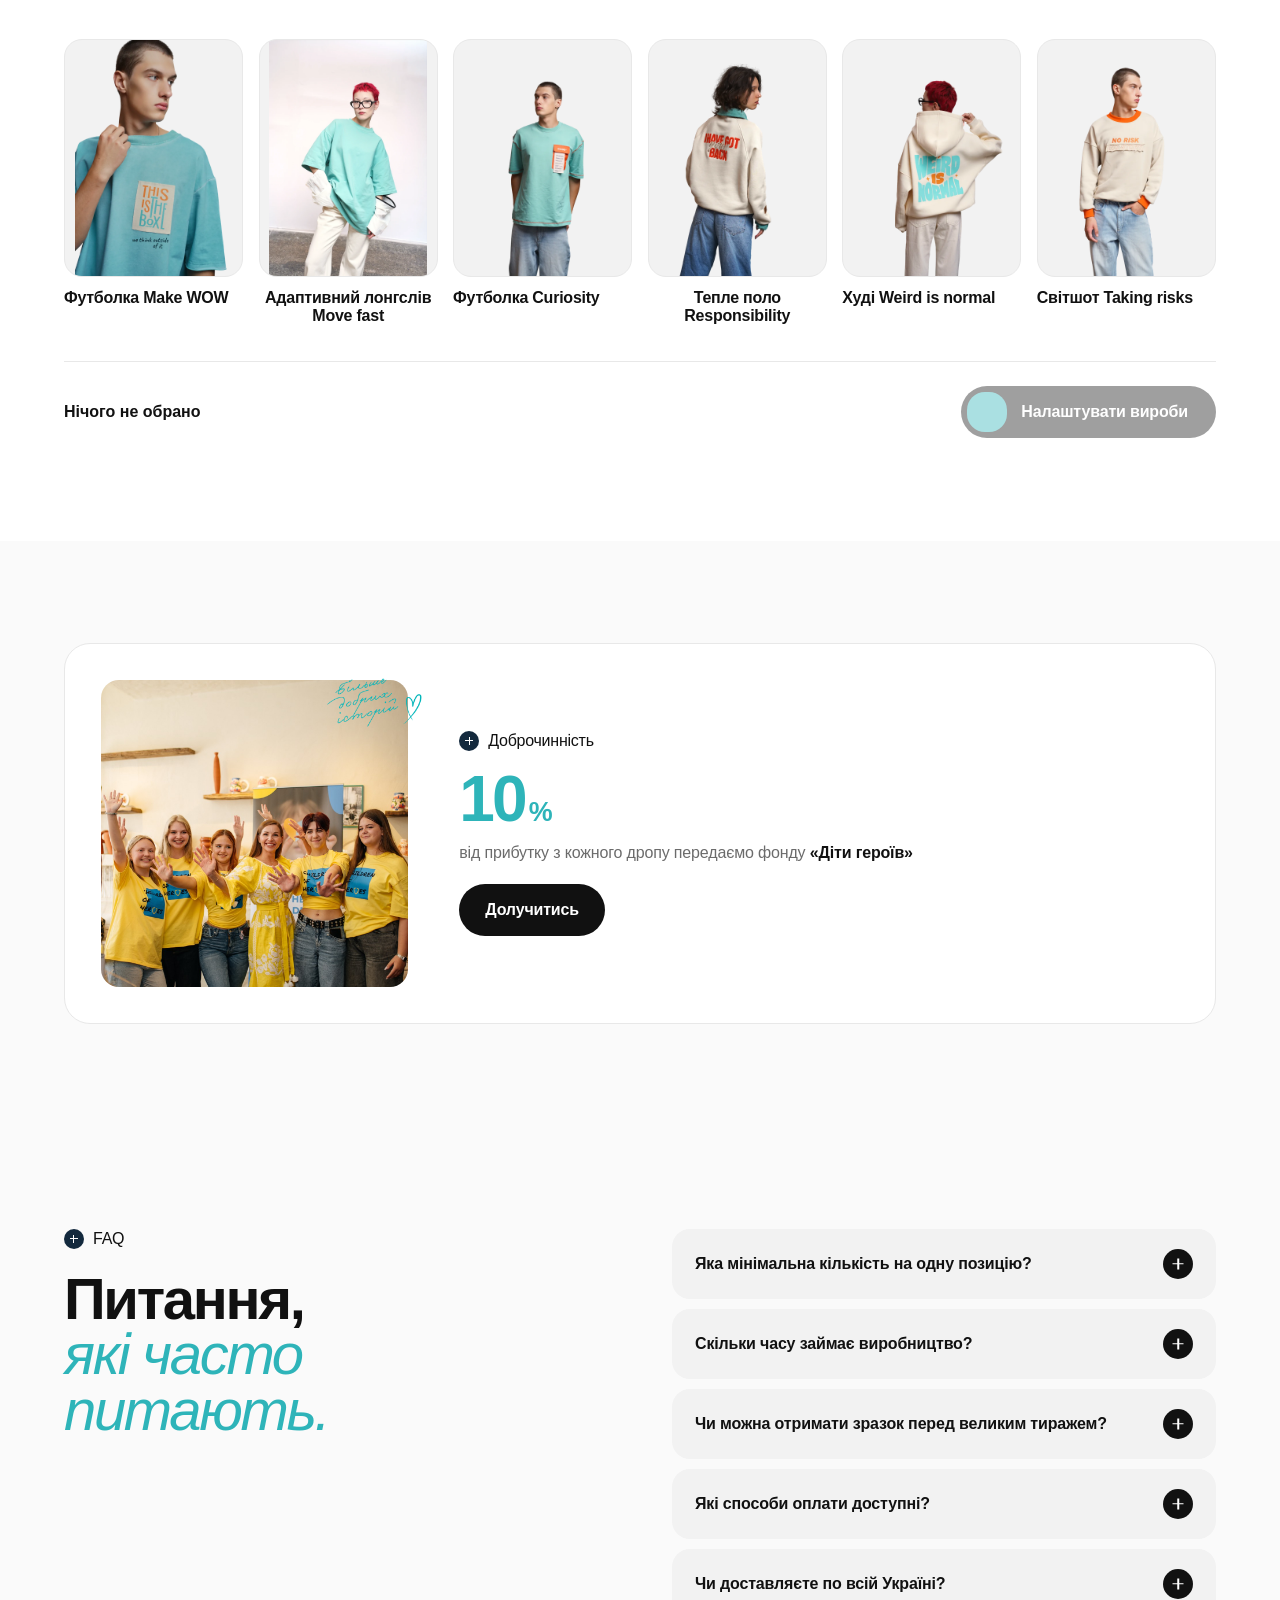
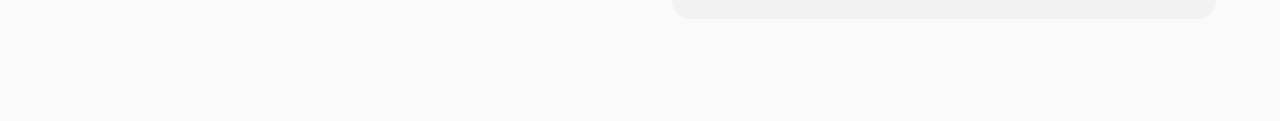
==== commit a0250af9: "Drop the accent styling from the catalog heading Co-Authored-By: Claude Opus 5 <noreply@anthropic.co" ====
--- a/public/drop/moodua-drop.html
+++ b/public/drop/moodua-drop.html
@@ -15,7 +15,7 @@
 
 
 
-<section class="catalog section" id="catalog"><div class="catalog-heading"><div><p class="eyebrow">Колекція</p><h2>Лімітована <em>колекція.</em></h2></div><div class="catalog-actions"><button id="catalog-prev" aria-label="Попередній виріб"><img class="material-icon" src="assets/drop/icons/arrow-back.svg" alt=""></button><button id="catalog-next" aria-label="Наступний виріб"><img class="material-icon" src="assets/drop/icons/arrow-forward.svg" alt=""></button></div></div><div class="catalog-track" id="catalog-track" tabindex="0" aria-label="Каталог колекції"><article class="product-card" data-gallery='["assets/drop/gallery/mineral/1.webp","assets/drop/gallery/mineral/2.webp","assets/drop/gallery/mineral/3.webp","assets/drop/gallery/mineral/4.webp","assets/drop/gallery/mineral/5.webp"]'><div class="product-card-media"><span class="product-card-badge">MINERAL</span><img src="assets/drop/gallery/mineral/1.webp" alt="Футболка Make WOW MINERAL"><button type="button" class="card-nav prev" aria-label="Попереднє фото"><img class="material-icon" src="assets/drop/icons/arrow-back.svg" alt=""></button><button type="button" class="card-nav next" aria-label="Наступне фото"><img class="material-icon" src="assets/drop/icons/arrow-forward.svg" alt=""></button></div><div class="product-card-body"><div class="product-card-info"><h3>Футболка Make WOW</h3><p>Кольорове виварювання · необроблений край</p></div></div></article><article class="product-card" data-gallery='["assets/drop/gallery/vellura/1.webp","assets/drop/gallery/vellura/2.webp","assets/drop/gallery/vellura/3.webp","assets/drop/gallery/vellura/4.webp","assets/drop/gallery/vellura/5.webp"]'><div class="product-card-media"><span class="product-card-badge">VELLURA</span><img src="assets/drop/gallery/vellura/1.webp" alt="Тепле поло Responsibility VELLURA"><button type="button" class="card-nav prev" aria-label="Попереднє фото"><img class="material-icon" src="assets/drop/icons/arrow-back.svg" alt=""></button><button type="button" class="card-nav next" aria-label="Наступне фото"><img class="material-icon" src="assets/drop/icons/arrow-forward.svg" alt=""></button></div><div class="product-card-body"><div class="product-card-info"><h3>Тепле поло Responsibility</h3><p>Вельветові манжети · килимова вишивка</p></div></div></article><article class="product-card" data-gallery='["assets/drop/gallery/manifest/1.webp","assets/drop/gallery/manifest/2.webp","assets/drop/gallery/manifest/3.webp","assets/drop/gallery/manifest/4.webp","assets/drop/gallery/manifest/5.webp","assets/drop/gallery/manifest/6.webp"]'><div class="product-card-media"><span class="product-card-badge">MANIFEST</span><img src="assets/drop/gallery/manifest/1.webp" alt="Футболка Curiosity MANIFEST"><button type="button" class="card-nav prev" aria-label="Попереднє фото"><img class="material-icon" src="assets/drop/icons/arrow-back.svg" alt=""></button><button type="button" class="card-nav next" aria-label="Наступне фото"><img class="material-icon" src="assets/drop/icons/arrow-forward.svg" alt=""></button></div><div class="product-card-body"><div class="product-card-info"><h3>Футболка Curiosity</h3><p>Кишенька з оксфорду · контрастні шви</p></div></div></article><article class="product-card" data-gallery='["assets/drop/gallery/vervie/1.webp","assets/drop/gallery/vervie/2.webp","assets/drop/gallery/vervie/3.webp","assets/drop/gallery/vervie/4.webp"]'><div class="product-card-media"><span class="product-card-badge">VERVIE</span><img src="assets/drop/gallery/vervie/1.webp" alt="Худі Weird is normal VERVIE"><button type="button" class="card-nav prev" aria-label="Попереднє фото"><img class="material-icon" src="assets/drop/icons/arrow-back.svg" alt=""></button><button type="button" class="card-nav next" aria-label="Наступне фото"><img class="material-icon" src="assets/drop/icons/arrow-forward.svg" alt=""></button></div><div class="product-card-body"><div class="product-card-info"><h3>Худі Weird is normal</h3><p>Намистини ручної роботи · паф-друк</p></div></div></article><article class="product-card" data-gallery='["assets/drop/gallery/barrel/1.webp","assets/drop/gallery/barrel/2.webp","assets/drop/gallery/barrel/3.webp"]'><div class="product-card-media"><span class="product-card-badge">BARREL</span><img src="assets/drop/gallery/barrel/1.webp" alt="Світшот Taking risks BARREL"><button type="button" class="card-nav prev" aria-label="Попереднє фото"><img class="material-icon" src="assets/drop/icons/arrow-back.svg" alt=""></button><button type="button" class="card-nav next" aria-label="Наступне фото"><img class="material-icon" src="assets/drop/icons/arrow-forward.svg" alt=""></button></div><div class="product-card-body"><div class="product-card-info"><h3>Світшот Taking risks</h3><p>Контрастні манжети · груба нашивка</p></div></div></article><article class="product-card" data-gallery='["assets/drop/gallery/cipher/1.webp"]'><div class="product-card-media"><span class="product-card-badge">CIPHER</span><img src="assets/drop/gallery/cipher/1.webp" alt="Адаптивний лонгслів Move fast CIPHER"><button type="button" class="card-nav prev" aria-label="Попереднє фото"><img class="material-icon" src="assets/drop/icons/arrow-back.svg" alt=""></button><button type="button" class="card-nav next" aria-label="Наступне фото"><img class="material-icon" src="assets/drop/icons/arrow-forward.svg" alt=""></button></div><div class="product-card-body"><div class="product-card-info"><h3>Адаптивний лонгслів Move fast</h3><p>Тканина з еластаном · 3D-вишивка</p></div></div></article></div></section>
+<section class="catalog section" id="catalog"><div class="catalog-heading"><div><p class="eyebrow">Колекція</p><h2>Лімітована колекція.</h2></div><div class="catalog-actions"><button id="catalog-prev" aria-label="Попередній виріб"><img class="material-icon" src="assets/drop/icons/arrow-back.svg" alt=""></button><button id="catalog-next" aria-label="Наступний виріб"><img class="material-icon" src="assets/drop/icons/arrow-forward.svg" alt=""></button></div></div><div class="catalog-track" id="catalog-track" tabindex="0" aria-label="Каталог колекції"><article class="product-card" data-gallery='["assets/drop/gallery/mineral/1.webp","assets/drop/gallery/mineral/2.webp","assets/drop/gallery/mineral/3.webp","assets/drop/gallery/mineral/4.webp","assets/drop/gallery/mineral/5.webp"]'><div class="product-card-media"><span class="product-card-badge">MINERAL</span><img src="assets/drop/gallery/mineral/1.webp" alt="Футболка Make WOW MINERAL"><button type="button" class="card-nav prev" aria-label="Попереднє фото"><img class="material-icon" src="assets/drop/icons/arrow-back.svg" alt=""></button><button type="button" class="card-nav next" aria-label="Наступне фото"><img class="material-icon" src="assets/drop/icons/arrow-forward.svg" alt=""></button></div><div class="product-card-body"><div class="product-card-info"><h3>Футболка Make WOW</h3><p>Кольорове виварювання · необроблений край</p></div></div></article><article class="product-card" data-gallery='["assets/drop/gallery/vellura/1.webp","assets/drop/gallery/vellura/2.webp","assets/drop/gallery/vellura/3.webp","assets/drop/gallery/vellura/4.webp","assets/drop/gallery/vellura/5.webp"]'><div class="product-card-media"><span class="product-card-badge">VELLURA</span><img src="assets/drop/gallery/vellura/1.webp" alt="Тепле поло Responsibility VELLURA"><button type="button" class="card-nav prev" aria-label="Попереднє фото"><img class="material-icon" src="assets/drop/icons/arrow-back.svg" alt=""></button><button type="button" class="card-nav next" aria-label="Наступне фото"><img class="material-icon" src="assets/drop/icons/arrow-forward.svg" alt=""></button></div><div class="product-card-body"><div class="product-card-info"><h3>Тепле поло Responsibility</h3><p>Вельветові манжети · килимова вишивка</p></div></div></article><article class="product-card" data-gallery='["assets/drop/gallery/manifest/1.webp","assets/drop/gallery/manifest/2.webp","assets/drop/gallery/manifest/3.webp","assets/drop/gallery/manifest/4.webp","assets/drop/gallery/manifest/5.webp","assets/drop/gallery/manifest/6.webp"]'><div class="product-card-media"><span class="product-card-badge">MANIFEST</span><img src="assets/drop/gallery/manifest/1.webp" alt="Футболка Curiosity MANIFEST"><button type="button" class="card-nav prev" aria-label="Попереднє фото"><img class="material-icon" src="assets/drop/icons/arrow-back.svg" alt=""></button><button type="button" class="card-nav next" aria-label="Наступне фото"><img class="material-icon" src="assets/drop/icons/arrow-forward.svg" alt=""></button></div><div class="product-card-body"><div class="product-card-info"><h3>Футболка Curiosity</h3><p>Кишенька з оксфорду · контрастні шви</p></div></div></article><article class="product-card" data-gallery='["assets/drop/gallery/vervie/1.webp","assets/drop/gallery/vervie/2.webp","assets/drop/gallery/vervie/3.webp","assets/drop/gallery/vervie/4.webp"]'><div class="product-card-media"><span class="product-card-badge">VERVIE</span><img src="assets/drop/gallery/vervie/1.webp" alt="Худі Weird is normal VERVIE"><button type="button" class="card-nav prev" aria-label="Попереднє фото"><img class="material-icon" src="assets/drop/icons/arrow-back.svg" alt=""></button><button type="button" class="card-nav next" aria-label="Наступне фото"><img class="material-icon" src="assets/drop/icons/arrow-forward.svg" alt=""></button></div><div class="product-card-body"><div class="product-card-info"><h3>Худі Weird is normal</h3><p>Намистини ручної роботи · паф-друк</p></div></div></article><article class="product-card" data-gallery='["assets/drop/gallery/barrel/1.webp","assets/drop/gallery/barrel/2.webp","assets/drop/gallery/barrel/3.webp"]'><div class="product-card-media"><span class="product-card-badge">BARREL</span><img src="assets/drop/gallery/barrel/1.webp" alt="Світшот Taking risks BARREL"><button type="button" class="card-nav prev" aria-label="Попереднє фото"><img class="material-icon" src="assets/drop/icons/arrow-back.svg" alt=""></button><button type="button" class="card-nav next" aria-label="Наступне фото"><img class="material-icon" src="assets/drop/icons/arrow-forward.svg" alt=""></button></div><div class="product-card-body"><div class="product-card-info"><h3>Світшот Taking risks</h3><p>Контрастні манжети · груба нашивка</p></div></div></article><article class="product-card" data-gallery='["assets/drop/gallery/cipher/1.webp"]'><div class="product-card-media"><span class="product-card-badge">CIPHER</span><img src="assets/drop/gallery/cipher/1.webp" alt="Адаптивний лонгслів Move fast CIPHER"><button type="button" class="card-nav prev" aria-label="Попереднє фото"><img class="material-icon" src="assets/drop/icons/arrow-back.svg" alt=""></button><button type="button" class="card-nav next" aria-label="Наступне фото"><img class="material-icon" src="assets/drop/icons/arrow-forward.svg" alt=""></button></div><div class="product-card-body"><div class="product-card-info"><h3>Адаптивний лонгслів Move fast</h3><p>Тканина з еластаном · 3D-вишивка</p></div></div></article></div></section>
 
 
 
--- a/public/drop/moodua-drop.css
+++ b/public/drop/moodua-drop.css
@@ -30,13 +30,14 @@
   --btn-h-sm: 44px;
   --control-h: 44px;
   --fs-display: clamp(54px, 6.4vw, 98px);
-  --fs-h2: clamp(38px, 4.8vw, 76px);
+  --fs-h2: clamp(34px, 4.6vw, 58px);
   --fs-h2-sm: clamp(30px, 4.2vw, 58px);
   --fs-h3: clamp(22px, 2.4vw, 30px);
-  --fs-h4: 17px;
-  --fs-lead: clamp(15px, 1.2vw, 18px);
-  --fs-body: 15px;
+  --fs-h4: 16px;
+  --fs-lead: 16px;
+  --fs-body: 16px;
   --fs-sm: 13px;
+  --fs-body-sm: 14px;
   --fs-xs: 12px;
   --fs-eyebrow: 11px;
   --radius-sm: 10px;
@@ -172,7 +173,7 @@
   min-height: var(--btn-h);
   padding: 14px 26px;
   border-radius: var(--radius-full);
-  font-size: var(--fs-sm);
+  font-size: var(--fs-h4);
   font-weight: 700;
   letter-spacing: -0.01em;
   transition: transform 0.22s var(--ease), background-color 0.22s var(--ease), color 0.22s var(--ease);
@@ -311,6 +312,7 @@
 
 .hero-eyebrow {
   color: var(--surface);
+  font-size: var(--fs-body-sm);
 }
 
 .hero-eyebrow::before {
@@ -361,7 +363,7 @@
 }
 
 .statement-detail {
-  background: var(--paper);
+  background: var(--surface);
 }
 
 .video-teaser-frame {
@@ -466,7 +468,7 @@
   width: var(--control-h);
   height: var(--control-h);
   border-radius: 50%;
-  background: var(--mist);
+  background: var(--paper);
   border: 1px solid transparent;
   color: var(--ink);
   display: inline-flex;
@@ -752,15 +754,15 @@
 
 .accordion-item {
   background: var(--paper);
-  border: 1px solid var(--line);
+  border: 1px solid transparent;
   border-radius: var(--radius-lg);
   overflow: hidden;
   transition: border-color 0.3s var(--ease);
 }
 
 .accordion-item.is-open {
-  background: var(--surface);
-  border-color: var(--ink);
+  background: var(--paper);
+  border-color: var(--line-dark);
 }
 
 .accordion-item.is-open .accordion-index {
@@ -846,7 +848,7 @@
   align-items: start;
   gap: clamp(20px, 3vw, 48px);
   overflow: hidden;
-  padding-left: calc(76px + clamp(16px, 3vw, 40px));
+  padding: 0 clamp(18px, 1.8vw, 26px) 0 calc(76px + clamp(16px, 3vw, 40px) + clamp(18px, 1.8vw, 26px));
 }
 
 .accordion-panel p {
@@ -917,7 +919,7 @@
   border: none;
   border-radius: var(--radius-full);
   background: transparent;
-  font-size: var(--fs-sm);
+  font-size: var(--fs-body-sm);
   font-weight: 700;
   color: var(--text-muted);
   cursor: pointer;
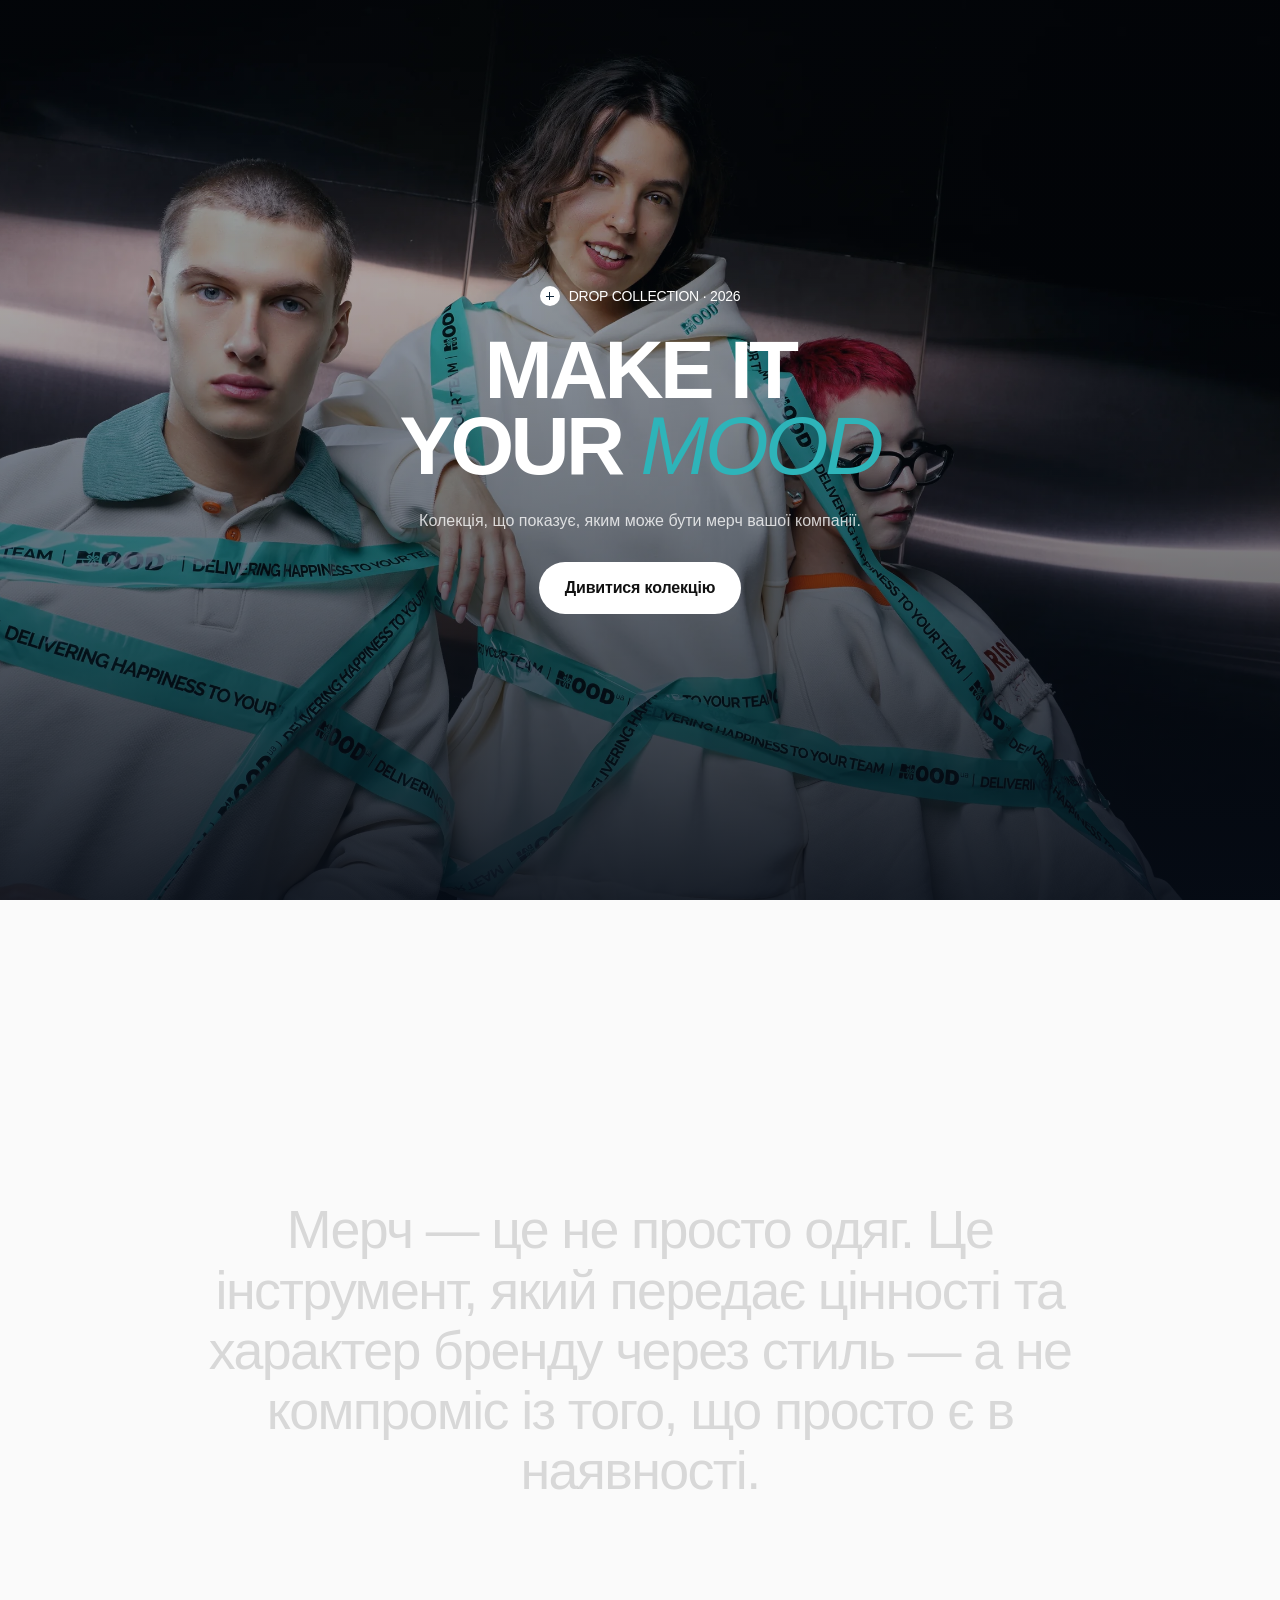
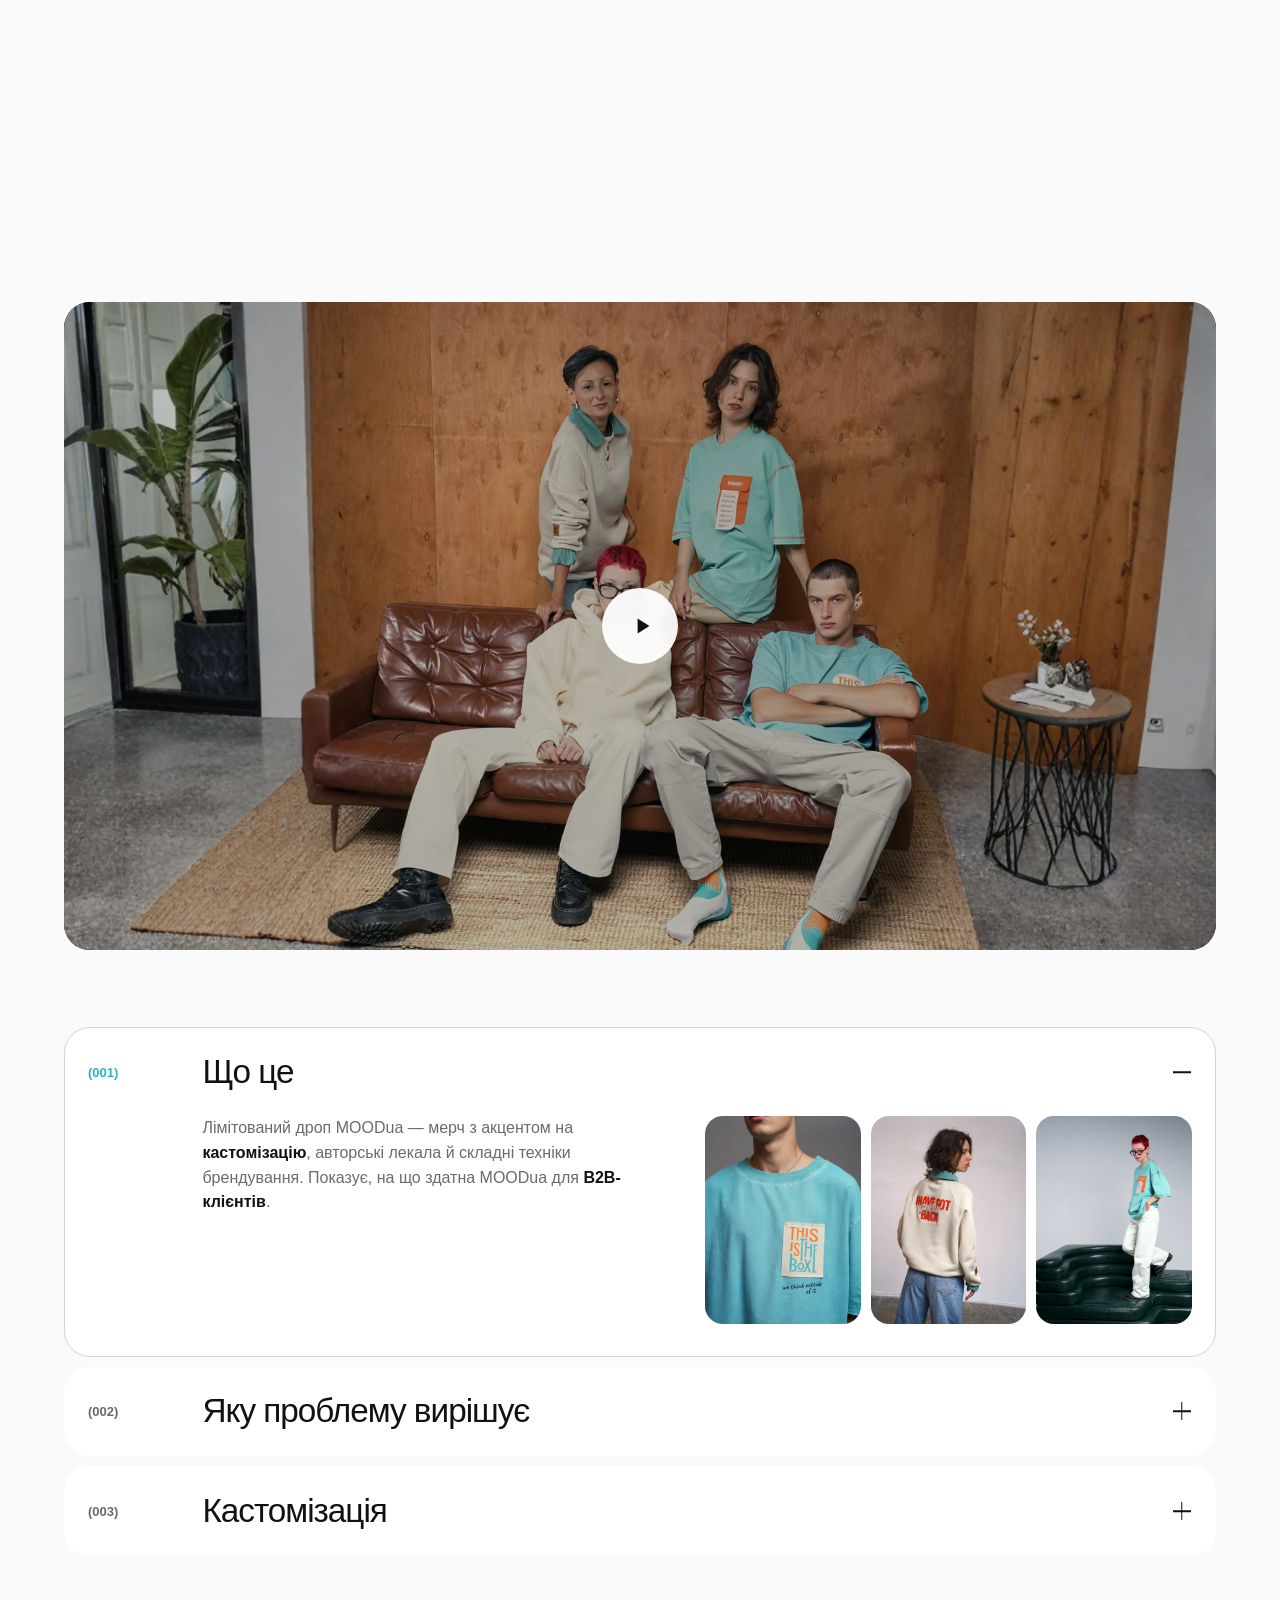
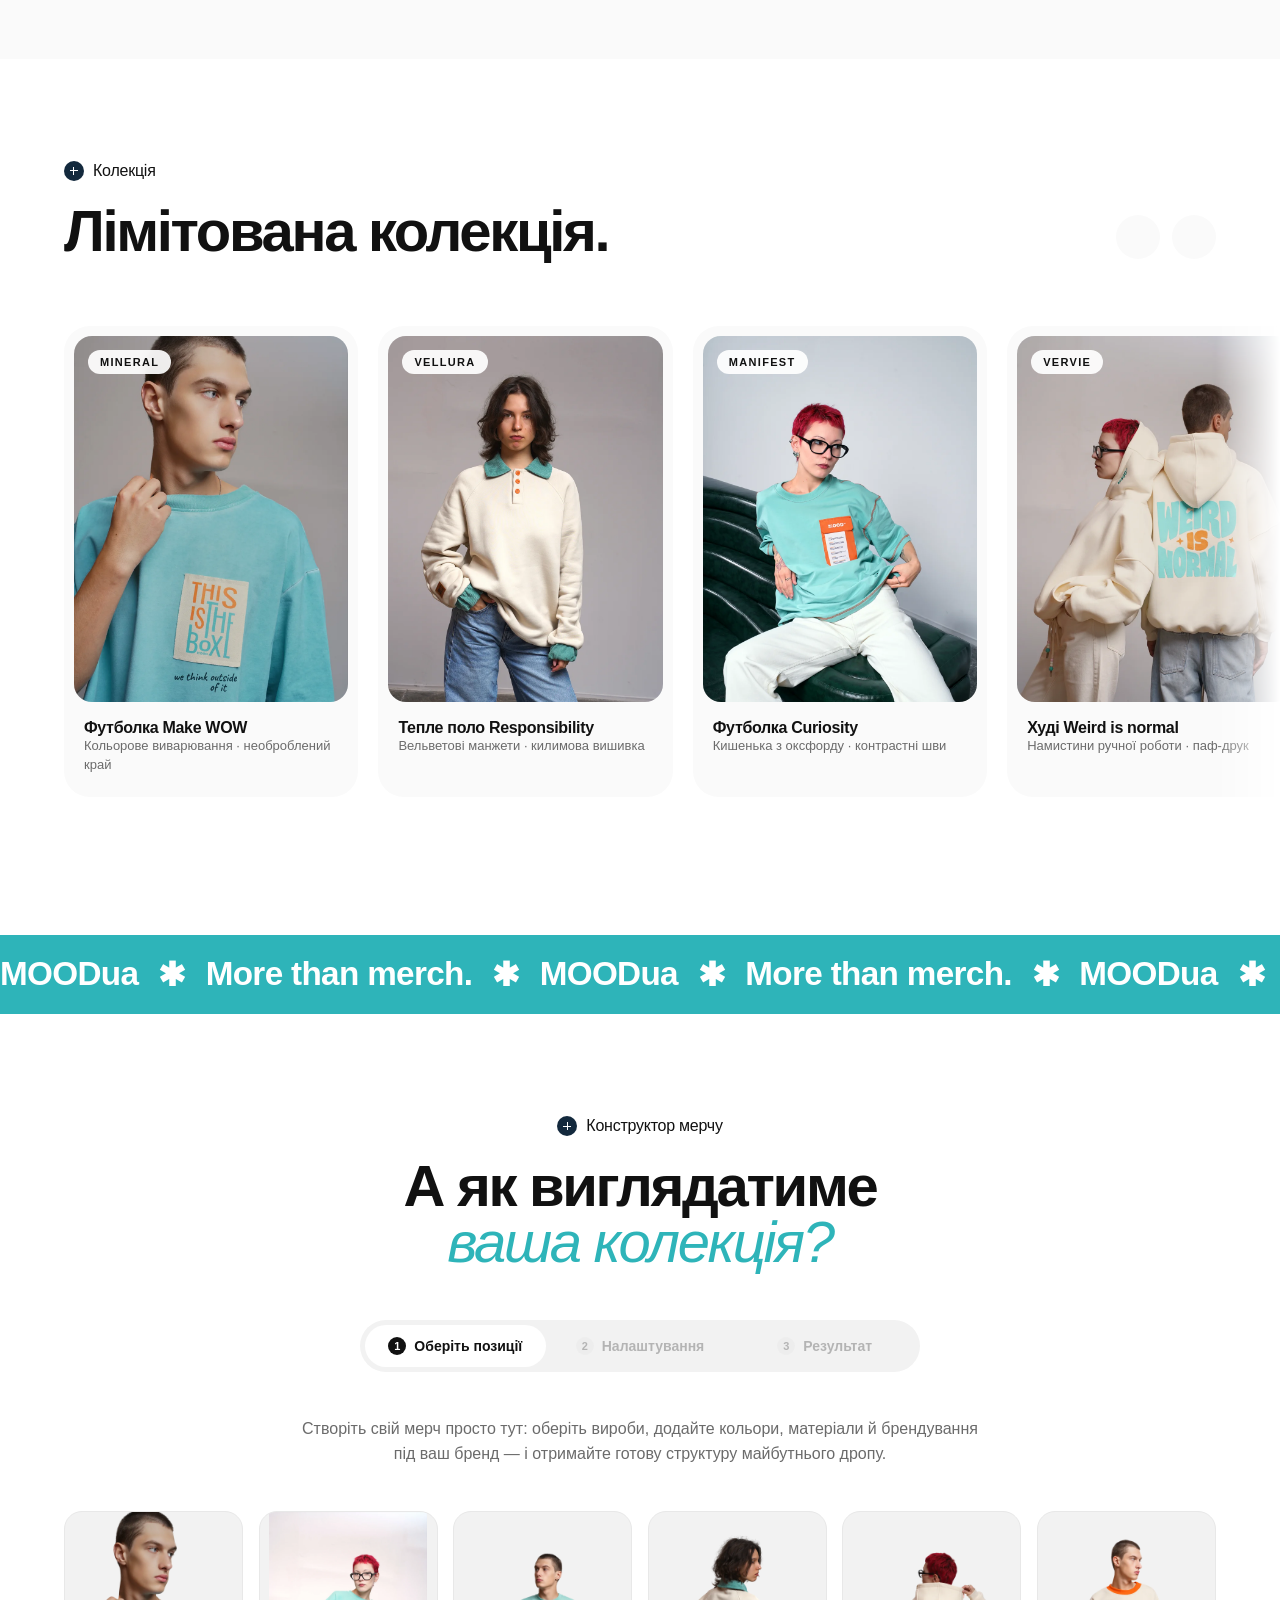
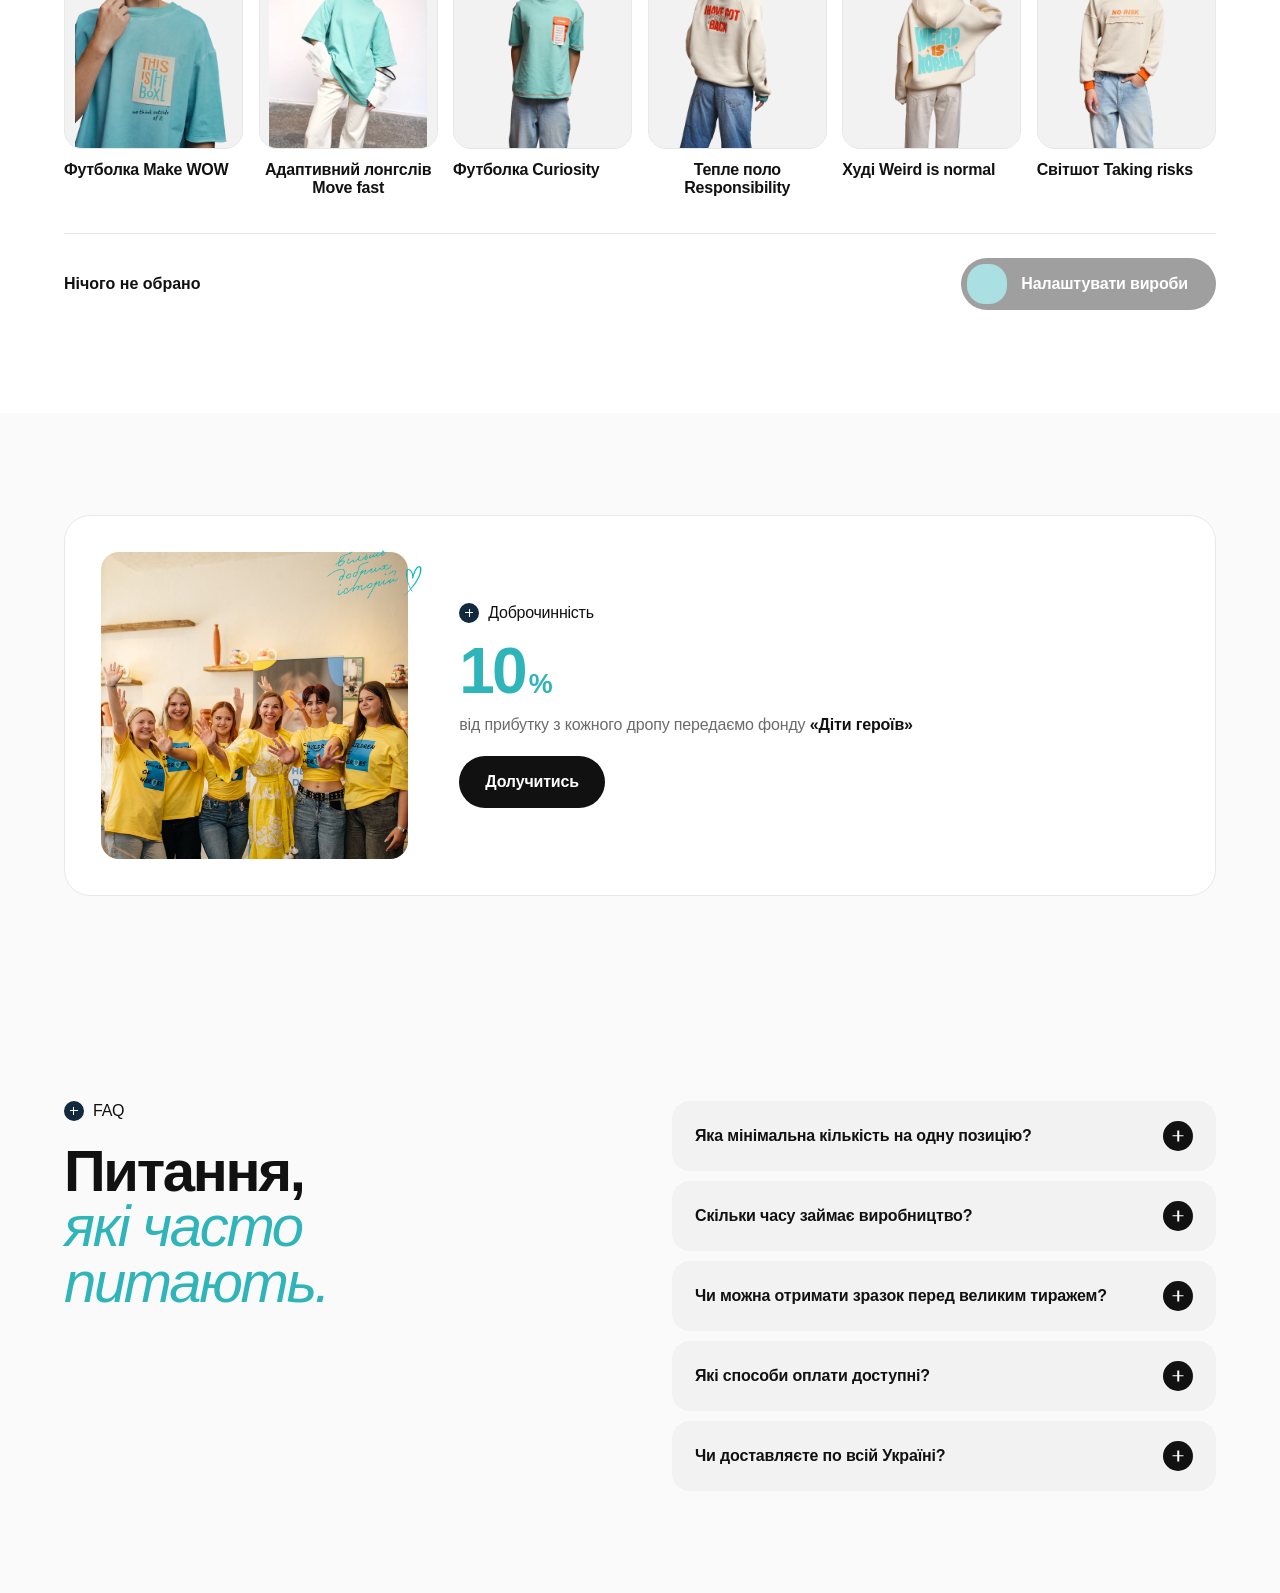
==== commit 5eb0c7f8: "Drop the slash prefix from accordion titles Co-Authored-By: Claude Opus 5 <noreply@anthropic.com>" ====
--- a/public/drop/moodua-drop.html
+++ b/public/drop/moodua-drop.html
@@ -7,7 +7,7 @@
 
 <section class="video-teaser section" id="customize"><div class="video-teaser-frame"><img class="video-teaser-cover" src="generated-assets/moodua-video-teaser-studio.webp" alt="Відео колекції MOODua — скоро"><div class="video-teaser-scrim"></div><div class="video-teaser-play" aria-hidden="true"><svg viewBox="0 0 24 24" fill="currentColor"><path d="M8 5v14l11-7z"/></svg></div></div></section>
 
-<section class="statement-detail section" id="details"><div class="accordion"><div class="accordion-item is-open"><button type="button" class="accordion-head" aria-expanded="true" aria-controls="acc-panel-001"><span class="accordion-index">(001)</span><span class="accordion-title">/ Що це</span><span class="accordion-icon" aria-hidden="true"></span></button><div class="accordion-panel" id="acc-panel-001"><div class="accordion-panel-inner"><p>Лімітований дроп MOODua — мерч з акцентом на <strong>кастомізацію</strong>, авторські лекала й складні техніки брендування. Показує, на що здатна MOODua для <strong>B2B-клієнтів</strong>.</p><div class="accordion-thumbs"><img src="assets/drop/gallery/mineral/3.webp" alt="" loading="lazy"><img src="assets/drop/gallery/vellura/2.webp" alt="" loading="lazy"><img src="assets/drop/gallery/manifest/2.webp" alt="" loading="lazy"></div></div></div></div><div class="accordion-item"><button type="button" class="accordion-head" aria-expanded="false" aria-controls="acc-panel-002"><span class="accordion-index">(002)</span><span class="accordion-title">/ Яку проблему вирішує</span><span class="accordion-icon" aria-hidden="true"></span></button><div class="accordion-panel" id="acc-panel-002"><div class="accordion-panel-inner"><p>Спрощує вибір мерчу для компанії: готовий каталог із <strong>кращих матеріалів</strong>, який можна побачити й помацати наживо — а не брати кота в мішку.</p><div class="accordion-thumbs"><img src="assets/drop/gallery/barrel/1.webp" alt="" loading="lazy"><img src="assets/drop/gallery/vervie/2.webp" alt="" loading="lazy"><img src="assets/drop/gallery/cipher/1.webp" alt="" loading="lazy"></div></div></div></div><div class="accordion-item"><button type="button" class="accordion-head" aria-expanded="false" aria-controls="acc-panel-003"><span class="accordion-index">(003)</span><span class="accordion-title">/ Кастомізація</span><span class="accordion-icon" aria-hidden="true"></span></button><div class="accordion-panel" id="acc-panel-003"><div class="accordion-panel-inner"><p>Кольори тканин, види нанесення та їхнє розташування — створюйте <strong>власні комбінації</strong> фасонів, матеріалів і брендування під себе.</p><div class="accordion-thumbs"><img src="assets/drop/gallery/vervie/3.webp" alt="" loading="lazy"><img src="assets/drop/gallery/mineral/5.webp" alt="" loading="lazy"><img src="assets/drop/gallery/vellura/4.webp" alt="" loading="lazy"></div></div></div></div></div></section>
+<section class="statement-detail section" id="details"><div class="accordion"><div class="accordion-item is-open"><button type="button" class="accordion-head" aria-expanded="true" aria-controls="acc-panel-001"><span class="accordion-index">(001)</span><span class="accordion-title">Що це</span><span class="accordion-icon" aria-hidden="true"></span></button><div class="accordion-panel" id="acc-panel-001"><div class="accordion-panel-inner"><p>Лімітований дроп MOODua — мерч з акцентом на <strong>кастомізацію</strong>, авторські лекала й складні техніки брендування. Показує, на що здатна MOODua для <strong>B2B-клієнтів</strong>.</p><div class="accordion-thumbs"><img src="assets/drop/gallery/mineral/3.webp" alt="" loading="lazy"><img src="assets/drop/gallery/vellura/2.webp" alt="" loading="lazy"><img src="assets/drop/gallery/manifest/2.webp" alt="" loading="lazy"></div></div></div></div><div class="accordion-item"><button type="button" class="accordion-head" aria-expanded="false" aria-controls="acc-panel-002"><span class="accordion-index">(002)</span><span class="accordion-title">Яку проблему вирішує</span><span class="accordion-icon" aria-hidden="true"></span></button><div class="accordion-panel" id="acc-panel-002"><div class="accordion-panel-inner"><p>Спрощує вибір мерчу для компанії: готовий каталог із <strong>кращих матеріалів</strong>, який можна побачити й помацати наживо — а не брати кота в мішку.</p><div class="accordion-thumbs"><img src="assets/drop/gallery/barrel/1.webp" alt="" loading="lazy"><img src="assets/drop/gallery/vervie/2.webp" alt="" loading="lazy"><img src="assets/drop/gallery/cipher/1.webp" alt="" loading="lazy"></div></div></div></div><div class="accordion-item"><button type="button" class="accordion-head" aria-expanded="false" aria-controls="acc-panel-003"><span class="accordion-index">(003)</span><span class="accordion-title">Кастомізація</span><span class="accordion-icon" aria-hidden="true"></span></button><div class="accordion-panel" id="acc-panel-003"><div class="accordion-panel-inner"><p>Кольори тканин, види нанесення та їхнє розташування — створюйте <strong>власні комбінації</strong> фасонів, матеріалів і брендування під себе.</p><div class="accordion-thumbs"><img src="assets/drop/gallery/vervie/3.webp" alt="" loading="lazy"><img src="assets/drop/gallery/mineral/5.webp" alt="" loading="lazy"><img src="assets/drop/gallery/vellura/4.webp" alt="" loading="lazy"></div></div></div></div></div></section>
 
 
 
--- a/public/drop/moodua-drop.css
+++ b/public/drop/moodua-drop.css
@@ -359,11 +359,13 @@
 
 /* Video teaser placeholder */
 .video-teaser {
-  background: var(--surface);
+  background: var(--paper);
+  padding-bottom: clamp(26px, 3vw, 44px);
 }
 
 .statement-detail {
-  background: var(--surface);
+  background: var(--paper);
+  padding-top: clamp(26px, 3vw, 44px);
 }
 
 .video-teaser-frame {
@@ -729,8 +731,8 @@
   max-width: 980px;
   margin: 0 auto;
   font-size: var(--fs-h2-sm);
-  font-weight: 700;
-  line-height: 1.05;
+  font-weight: 500;
+  line-height: 1.12;
   letter-spacing: -0.03em;
   text-align: center;
 }
@@ -753,7 +755,7 @@
 }
 
 .accordion-item {
-  background: var(--paper);
+  background: var(--surface);
   border: 1px solid transparent;
   border-radius: var(--radius-lg);
   overflow: hidden;
@@ -761,7 +763,7 @@
 }
 
 .accordion-item.is-open {
-  background: var(--paper);
+  background: var(--surface);
   border-color: var(--line-dark);
 }
 
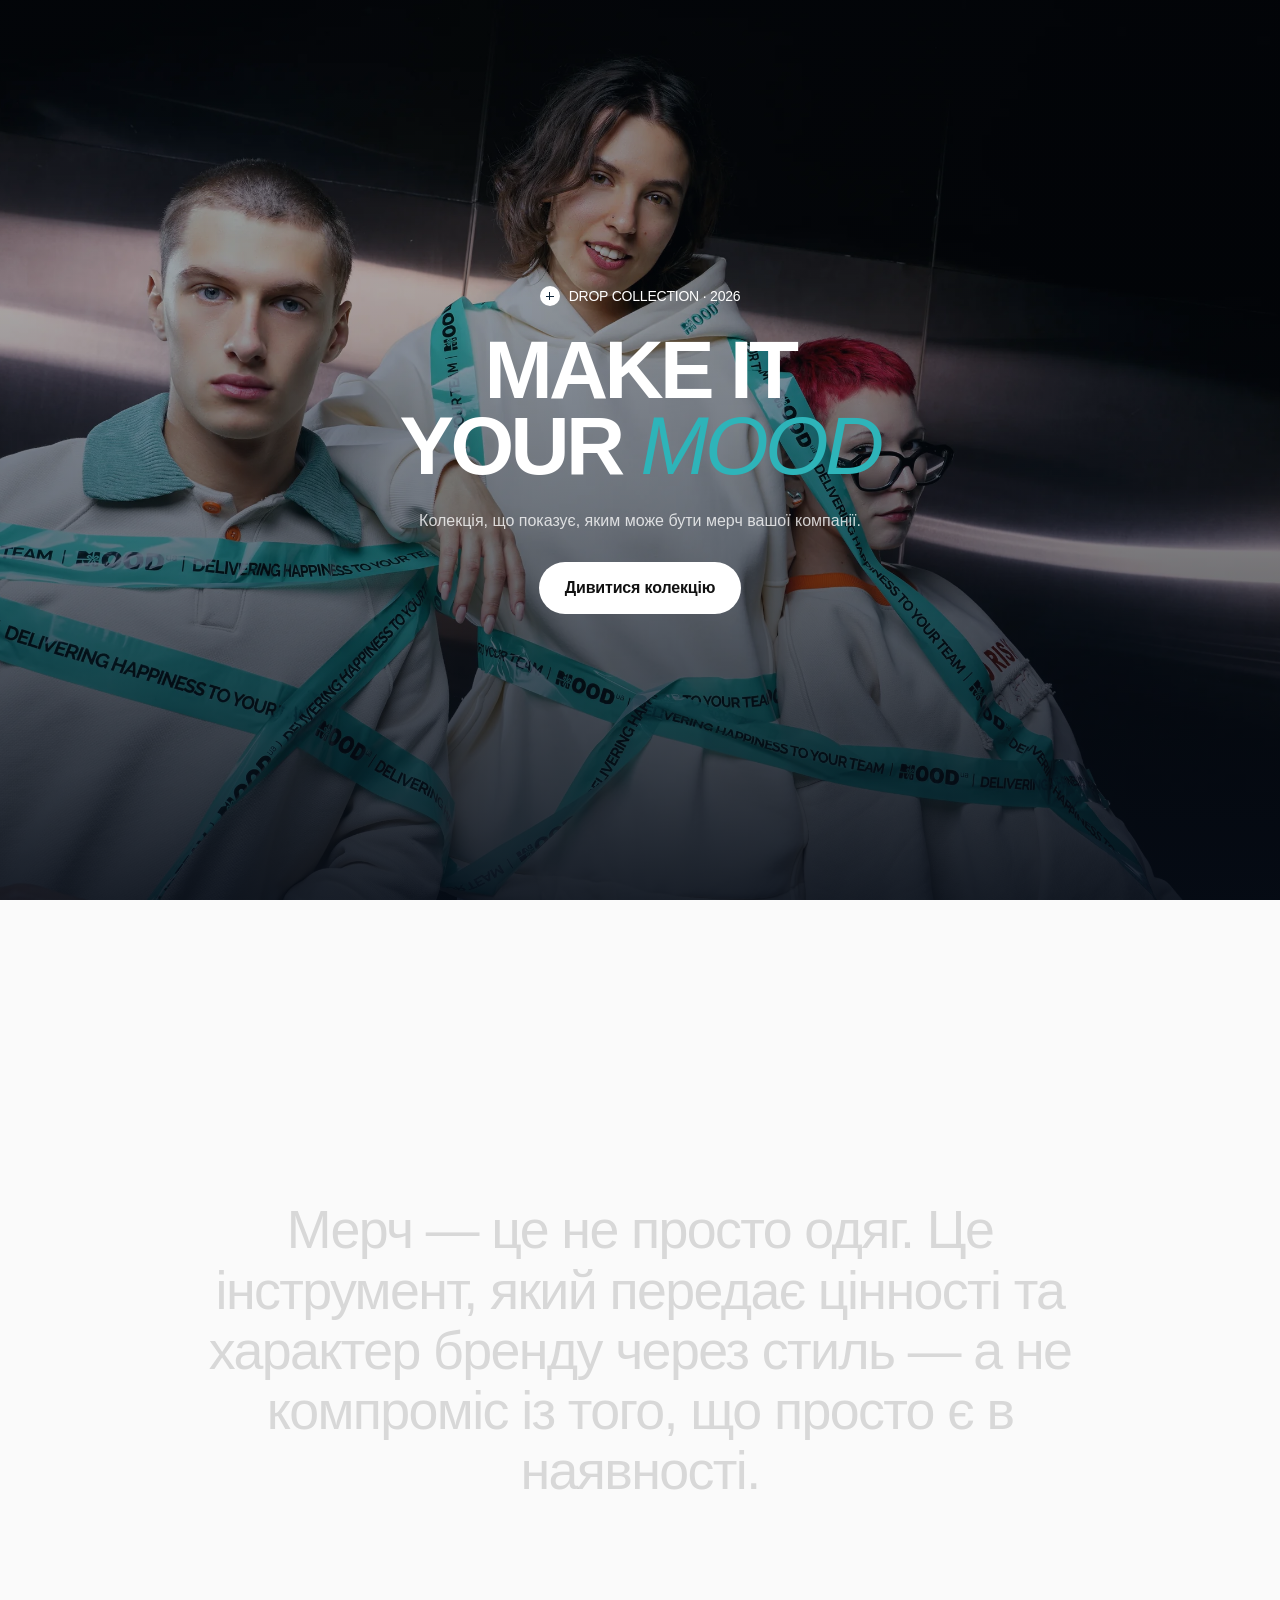
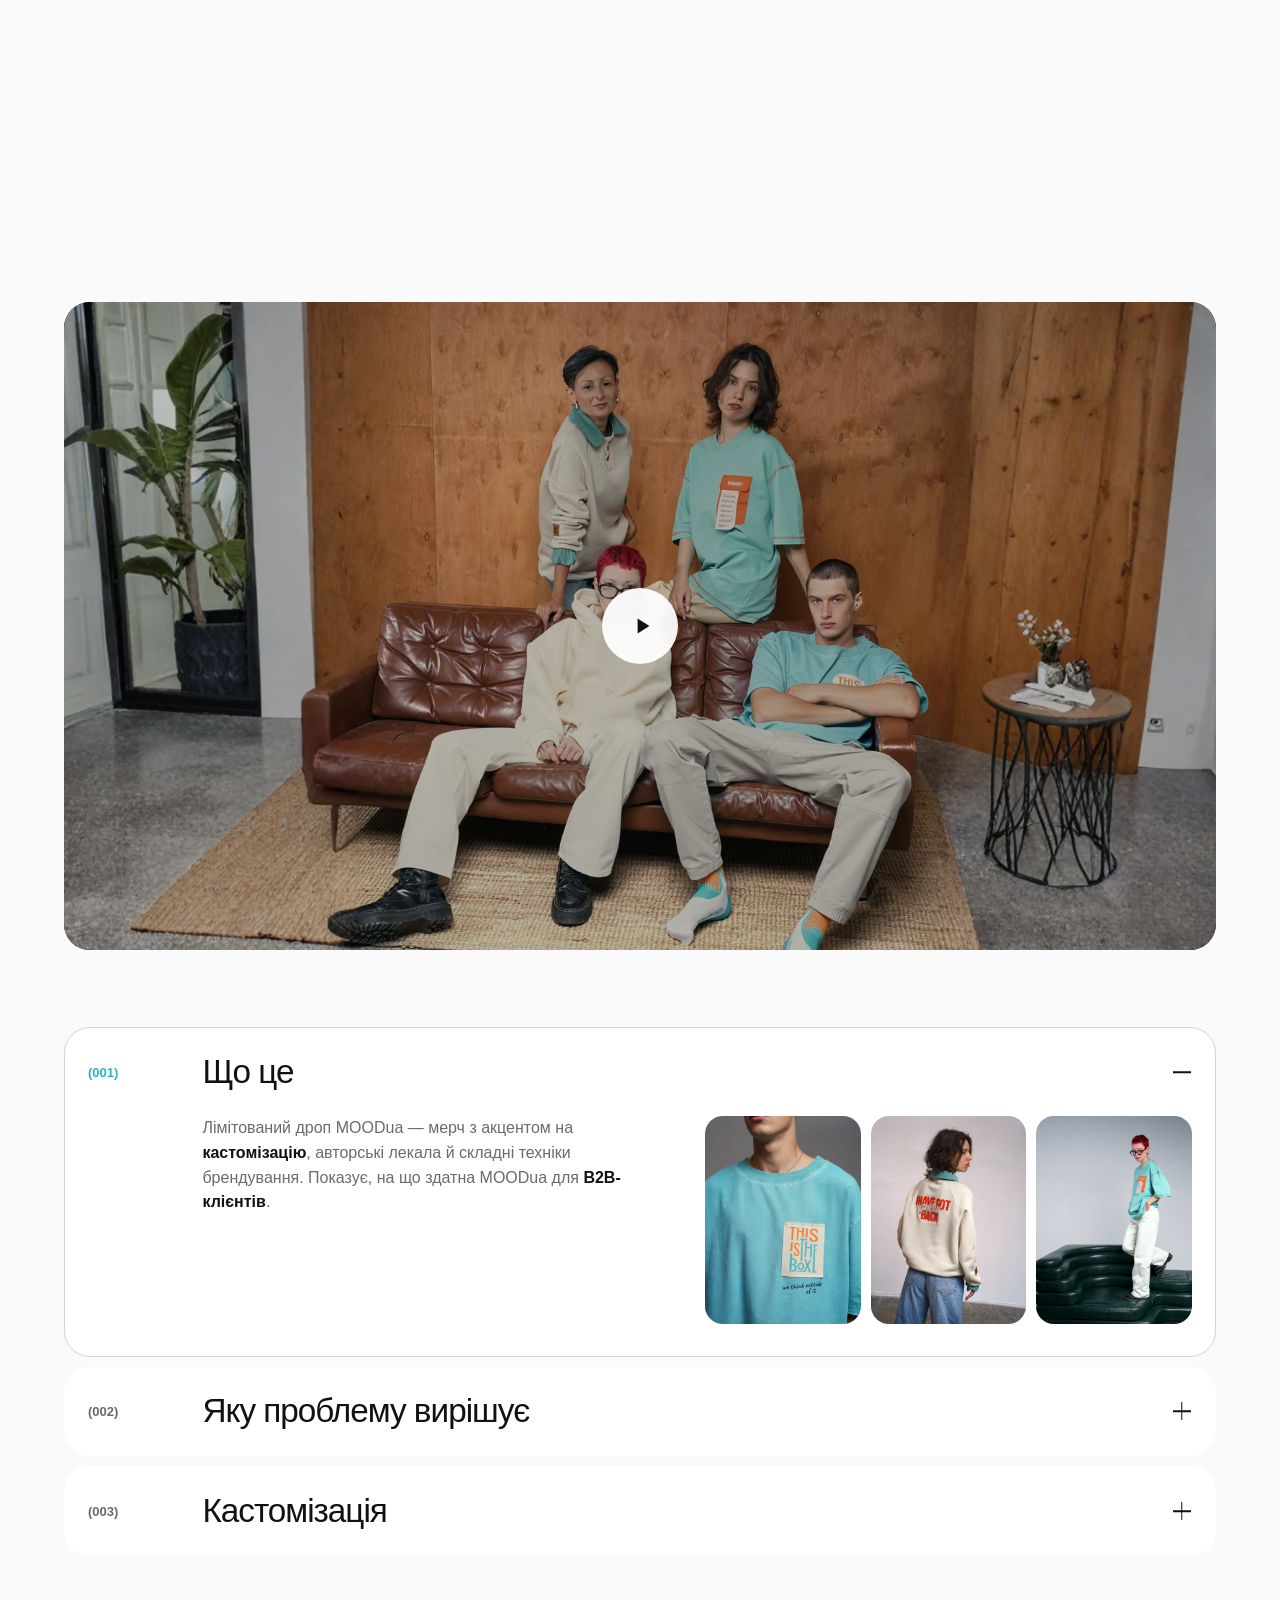
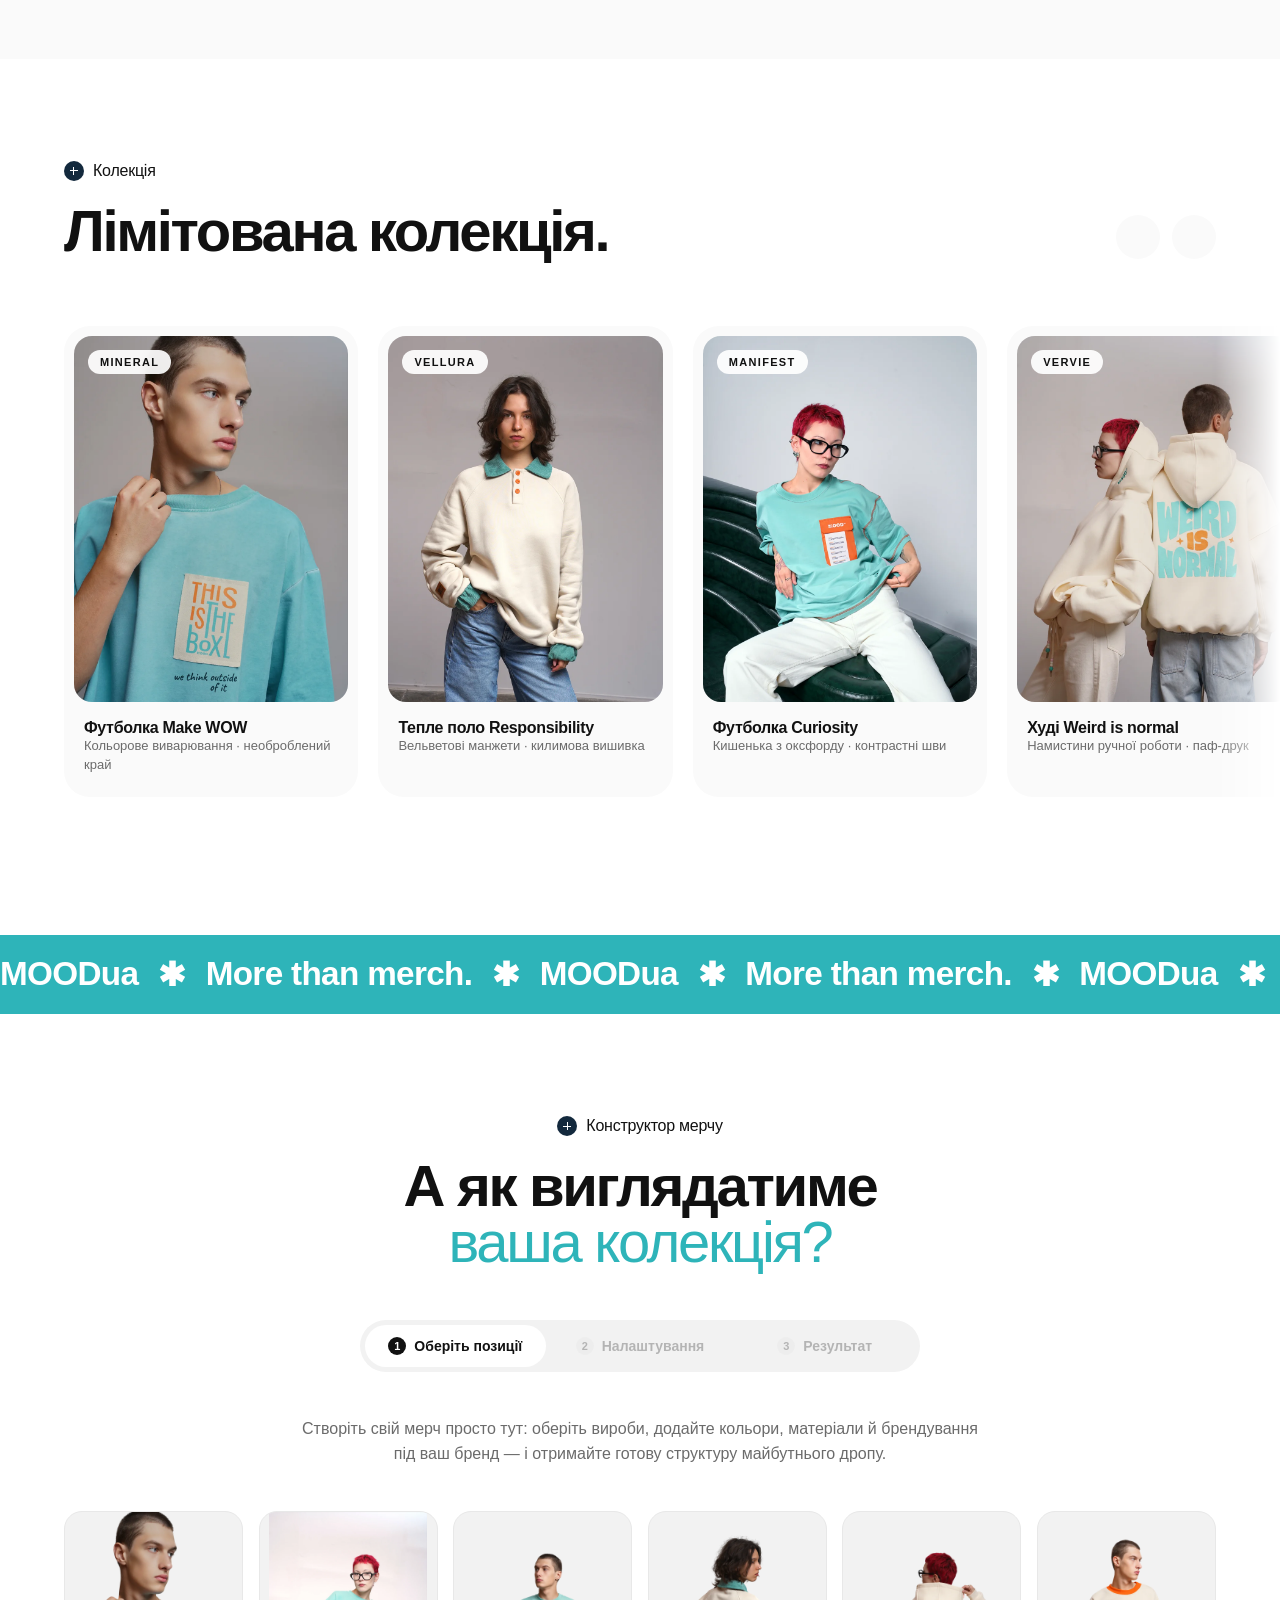
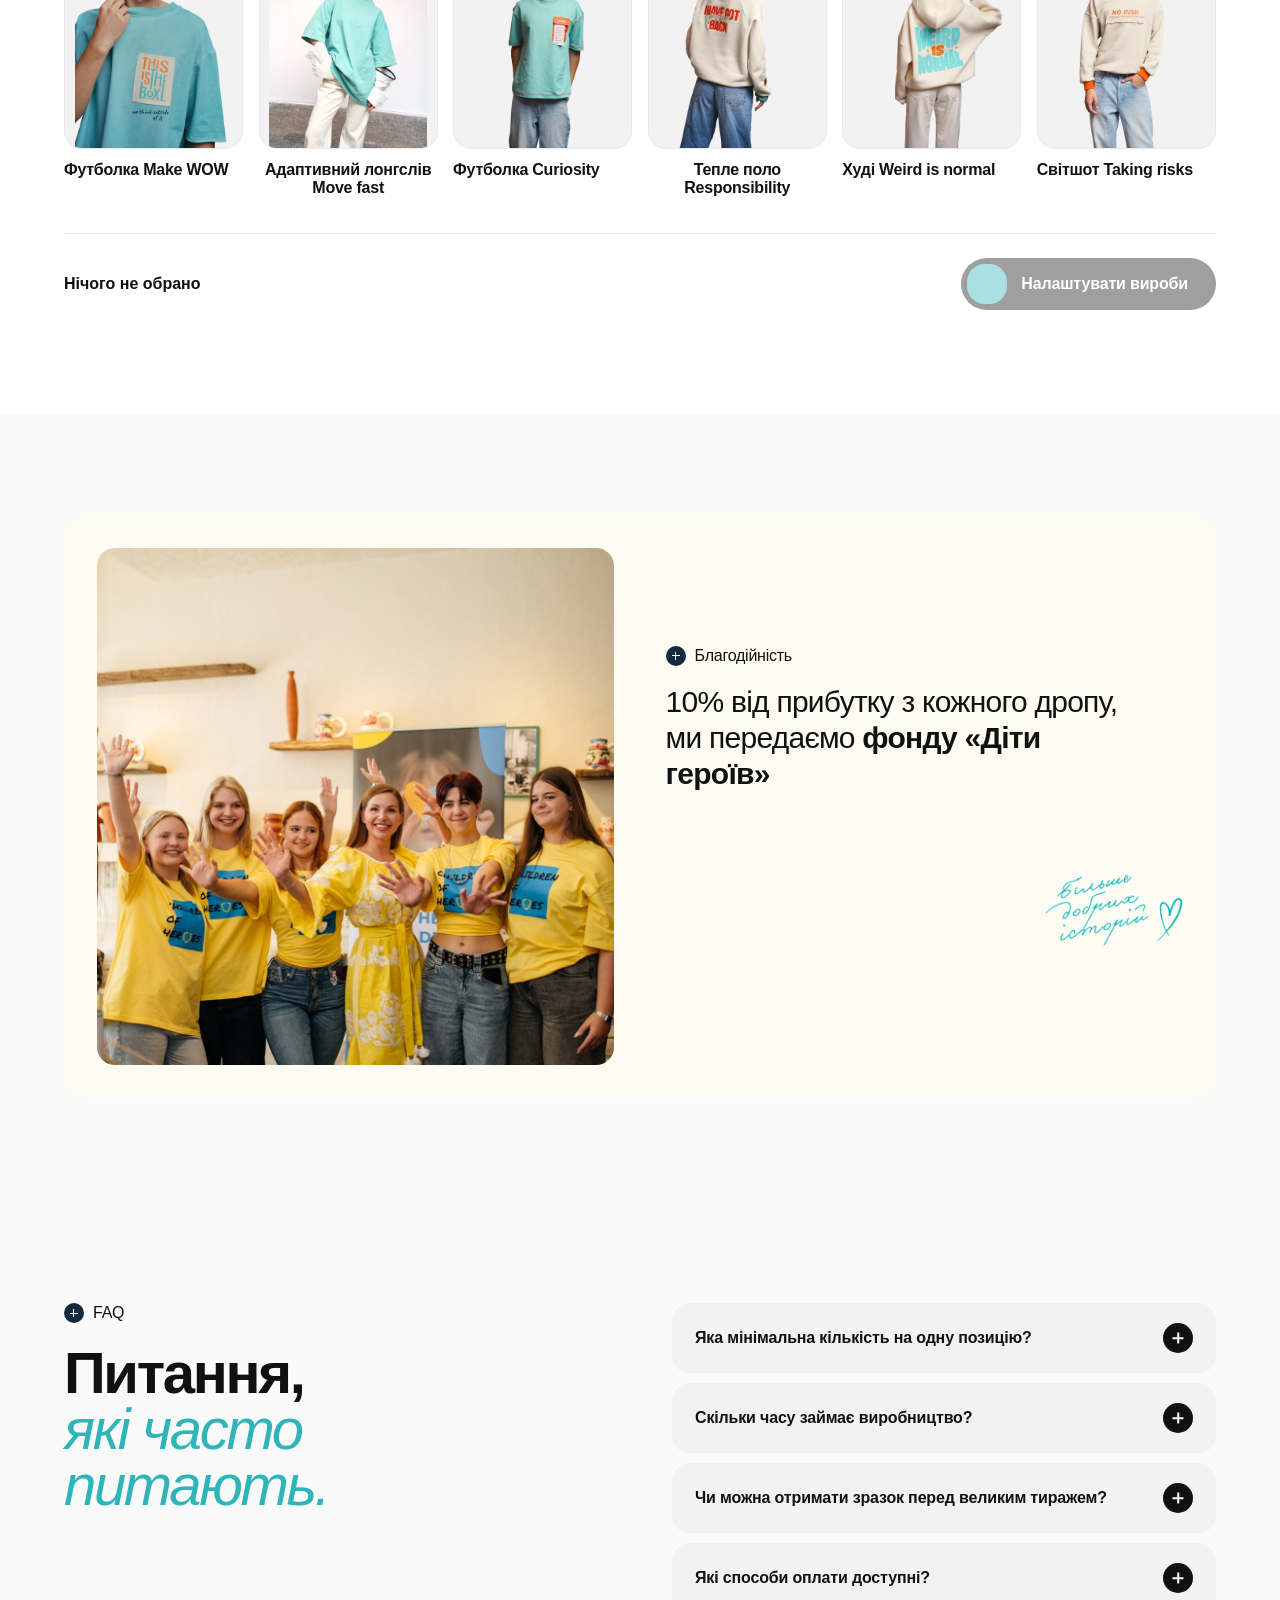
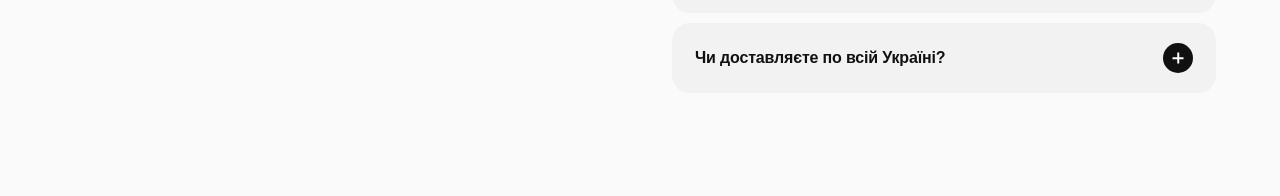
==== commit 39a43b70: "Rebuild charity block to match the supplied mockup Co-Authored-By: Claude Opus 5 <noreply@anthropic." ====
--- a/public/drop/moodua-drop.html
+++ b/public/drop/moodua-drop.html
@@ -24,7 +24,7 @@
 <section class="builder-section section" id="builder"><div class="builder-heading"><p class="eyebrow">Конструктор мерчу</p><h2>А як виглядатиме<br><em>ваша колекція?</em></h2></div><div class="builder-steps" role="tablist" aria-label="Кроки конструктора"><button type="button" class="builder-step active" id="step-picker" role="tab" aria-selected="true"><span class="builder-step-num">1</span>Оберіть позиції</button><button type="button" class="builder-step" id="step-editor" role="tab" aria-selected="false" disabled><span class="builder-step-num">2</span>Налаштування</button><button type="button" class="builder-step" id="step-results" role="tab" aria-selected="false" disabled><span class="builder-step-num">3</span>Результат</button></div><p class="builder-subtitle">Створіть свій мерч просто тут: оберіть вироби, додайте кольори, матеріали й брендування під ваш бренд — і отримайте готову структуру майбутнього дропу.</p><div class="builder-shell"><div class="picker-panel" id="builder-picker"><div class="selection-chips" id="picker-chips" hidden></div><div class="product-picker" id="product-picker"></div><div class="picker-footer"><span id="selection-count">Нічого не обрано</span><button class="button button-dark button-pillcta" id="start-config" disabled><span class="button-pillcta-icon"><img class="material-icon" src="assets/drop/icons/arrow-forward.svg" alt=""></span><span>Налаштувати вироби</span></button></div></div>
 <div class="editor-panel" id="builder-editor" hidden><div class="selection-chips" id="editor-chips" hidden></div><div class="editor-grid"><div class="editor-preview" id="editor-preview"><span class="preview-code" id="preview-code">MOOD</span><img id="editor-image" src="assets/drop/vervie-hoodie.webp" alt="Попередній вигляд вибраного виробу"></div><form class="editor-controls" id="editor-controls"><fieldset><legend>Оберіть колір</legend><div class="option-row color-options" id="color-options"></div></fieldset><fieldset id="accent-fieldset" hidden><legend id="accent-legend">Манжети та шнурки</legend><div class="option-row color-options" id="accent-options"></div></fieldset><fieldset><legend>Оберіть матеріали</legend><div class="option-row" id="material-options"></div></fieldset><fieldset><legend>Брендування</legend><div class="option-row" id="branding-options"></div></fieldset><div class="quantity"><span>Кількість</span><div class="quantity-stepper"><button type="button" id="quantity-minus" aria-label="Зменшити кількість"><img class="material-icon" src="assets/drop/icons/remove.svg" alt=""></button><input id="quantity" type="number" min="20" step="10" value="50" aria-label="Кількість"><button type="button" id="quantity-plus" aria-label="Збільшити кількість"><img class="material-icon" src="assets/drop/icons/add.svg" alt=""></button></div><small>від 20 шт.</small></div><button type="button" class="button button-dark full" id="next-item">Зберегти та продовжити <img class="material-icon" src="assets/drop/icons/arrow-forward.svg" alt=""></button></form></div><div class="collection-list-wrap"><div class="panel-title compact"><div><p class="eyebrow">Ваша колекція</p><h3>Зібрані вироби</h3></div><strong id="collection-total">0 позицій</strong></div><div class="collection-list" id="collection-list"></div><button class="button button-accent" id="open-summary">Отримати прорахунок <img class="material-icon" src="assets/drop/icons/arrow-forward.svg" alt=""></button></div></div></div></section>
 
-<section class="charity section" id="charity" aria-labelledby="charity-title"><div class="charity-card"><div class="charity-card-media"><img class="charity-photo" src="assets/drop/charity-photo.jpg" alt="Команда фонду «Діти героїв» у брендованих футболках"><img class="charity-script" src="assets/drop/charity-script.png" alt=""></div><div class="charity-card-copy"><p class="eyebrow charity-eyebrow">Доброчинність</p><p class="charity-figure">10<span>%</span></p><h2 class="charity-headline" id="charity-title">від прибутку з кожного дропу передаємо фонду <strong>«Діти героїв»</strong></h2><a class="button button-dark" href="#builder">Долучитись</a></div></div></section>
+<section class="charity section" id="charity" aria-labelledby="charity-title"><div class="charity-card"><div class="charity-card-media"><img class="charity-photo" src="assets/drop/charity-photo.jpg" alt="Команда фонду «Діти героїв» у брендованих футболках"></div><div class="charity-card-copy"><p class="eyebrow charity-eyebrow">Благодійність</p><h2 class="charity-headline" id="charity-title">10% від прибутку з кожного дропу, ми передаємо <strong>фонду «Діти героїв»</strong></h2><img class="charity-script" src="assets/drop/charity-script.png" alt=""></div></div></section>
 
 <section class="faq section" id="faq"><div class="faq-shell"><div class="faq-heading"><p class="eyebrow">FAQ</p><h2>Питання,<br><em>які часто<br>питають.</em></h2></div><div class="faq-list"><details class="faq-item"><summary><span>Яка мінімальна кількість на одну позицію?</span><span class="faq-icon"></span></summary><div class="faq-body"><p>Від 20 одиниць на виріб — можна комбінувати кольори, матеріали та брендування в межах цієї кількості.</p></div></details><details class="faq-item"><summary><span>Скільки часу займає виробництво?</span><span class="faq-icon"></span></summary><div class="faq-body"><p>Зазвичай 10–15 робочих днів від затвердження макету — залежить від кількості позицій і техніки нанесення.</p></div></details><details class="faq-item"><summary><span>Чи можна отримати зразок перед великим тиражем?</span><span class="faq-icon"></span></summary><div class="faq-body"><p>Так, ми готуємо контрольний зразок для затвердження кольору, матеріалу та нанесення перед запуском повного тиражу.</p></div></details><details class="faq-item"><summary><span>Які способи оплати доступні?</span><span class="faq-icon"></span></summary><div class="faq-body"><p>Працюємо за рахунком для юросіб і ФОП: передоплата 50% на старт виробництва, решта — перед відвантаженням.</p></div></details><details class="faq-item"><summary><span>Чи доставляєте по всій Україні?</span><span class="faq-icon"></span></summary><div class="faq-body"><p>Так, відправляємо Новою поштою по всій Україні, а за запитом організовуємо і міжнародну доставку.</p></div></details></div></div></section>
 
--- a/public/drop/moodua-drop.css
+++ b/public/drop/moodua-drop.css
@@ -12,6 +12,7 @@
   --aqua-hover: #269ca0;
   --aqua-soft: rgba(46, 180, 185, 0.12);
   --navy: #13293d;
+  --ivory: #fdfcf3;
   --coral: #ff6543;
   --coral-soft: rgba(255, 101, 67, 0.1);
   --paper: #fafafa;
@@ -25,6 +26,7 @@
   --mist-strong: #e6e6e6;
   --section-y: clamp(72px, 8vw, 120px);
   --section-x: clamp(20px, 5vw, 84px);
+  --content-max: 1372px;
   --heading-gap: clamp(36px, 4.5vw, 60px);
   --btn-h: 52px;
   --btn-h-sm: 44px;
@@ -164,6 +166,10 @@
   color: var(--aqua);
 }
 
+.builder-heading h2 em {
+  font-style: normal;
+}
+
 /* Buttons */
 .button {
   display: inline-flex;
@@ -255,7 +261,7 @@
 /* Sections Layout */
 .section {
   padding: var(--section-y) var(--section-x);
-  max-width: 1540px;
+  max-width: calc(var(--content-max) + var(--section-x) * 2);
   margin: 0 auto;
 }
 
@@ -370,7 +376,7 @@
 
 .video-teaser-frame {
   position: relative;
-  max-width: 1180px;
+  max-width: var(--content-max);
   margin: 0 auto;
   aspect-ratio: 16 / 9;
   border-radius: var(--radius-lg);
@@ -438,7 +444,7 @@
   align-items: flex-end;
   margin-bottom: var(--heading-gap);
   gap: 24px;
-  max-width: 1540px;
+  max-width: calc(var(--content-max) + var(--section-x) * 2);
   margin-left: auto;
   margin-right: auto;
 }
@@ -750,7 +756,7 @@
   display: flex;
   flex-direction: column;
   gap: 10px;
-  max-width: 1200px;
+  max-width: var(--content-max);
   margin: 0 auto;
 }
 
@@ -981,19 +987,13 @@
 
 .charity-card {
   display: grid;
-  grid-template-columns: clamp(240px, 24vw, 340px) minmax(0, 1fr);
-  align-items: center;
-  gap: clamp(26px, 4vw, 72px);
+  grid-template-columns: minmax(0, 1fr) minmax(0, 1fr);
+  align-items: center;
+  gap: clamp(28px, 4vw, 72px);
   width: 100%;
-  margin: 0 auto;
-  padding: clamp(24px, 2.8vw, 44px);
+  padding: clamp(24px, 2.6vw, 40px);
   border-radius: var(--radius-lg);
-  background: var(--surface);
-  border: 1px solid var(--line);
-}
-
-.charity-card-media {
-  position: relative;
+  background: var(--ivory);
 }
 
 .charity-photo {
@@ -1005,58 +1005,40 @@
   border-radius: var(--radius-md);
 }
 
-.charity-script {
-  position: absolute;
-  right: -14px;
-  top: -20px;
-  width: clamp(96px, 9vw, 124px);
-  height: auto;
-  pointer-events: none;
-}
-
 .charity-card-copy {
+  position: relative;
   display: flex;
   flex-direction: column;
   align-items: flex-start;
-  gap: 12px;
-}
-
-.charity-card-copy .eyebrow {
-  margin-bottom: 8px;
-}
-
-.charity-figure {
-  display: flex;
-  align-items: baseline;
-  font-size: clamp(48px, 5vw, 72px);
-  font-weight: 700;
-  line-height: 0.9;
-  letter-spacing: -0.045em;
-  color: var(--aqua);
-}
-
-.charity-figure span {
-  font-size: 0.42em;
-  letter-spacing: -0.02em;
-  margin-left: 4px;
+  gap: 18px;
+  padding: clamp(12px, 2vw, 32px) 0;
+  min-height: 100%;
+  justify-content: center;
+}
+
+.charity-eyebrow {
+  color: var(--ink);
 }
 
 .charity-headline {
-  max-width: 620px;
-  font-size: var(--fs-lead);
+  max-width: 460px;
+  font-size: var(--fs-h3);
   font-weight: 500;
-  line-height: 1.45;
-  letter-spacing: -0.01em;
-  color: var(--text-muted);
+  line-height: 1.2;
+  letter-spacing: -0.025em;
+  color: var(--ink);
 }
 
 .charity-headline strong {
-  font-weight: 700;
-  color: var(--ink);
-}
-
-.charity-card-copy .button {
-  margin-top: 8px;
+  font-weight: 800;
+}
+
+.charity-script {
+  align-self: flex-end;
+  width: clamp(120px, 13vw, 178px);
+  height: auto;
+  margin-top: clamp(20px, 3vw, 44px);
+  pointer-events: none;
 }
 
 @media (max-width: 760px) {
@@ -1064,13 +1046,14 @@
     grid-template-columns: 1fr;
     gap: 24px;
   }
-  .charity-card-media {
-    max-width: 300px;
-  }
-  .charity-card-copy .button {
-    width: 100%;
-  }
-}
+  .charity-card-copy {
+    padding: 0 0 8px;
+  }
+  .charity-script {
+    align-self: flex-start;
+  }
+}
+
 
 
 
@@ -1107,7 +1090,7 @@
 
 .builder-shell {
   background: transparent;
-  max-width: 1400px;
+  max-width: var(--content-max);
   margin: 0 auto;
 }
 
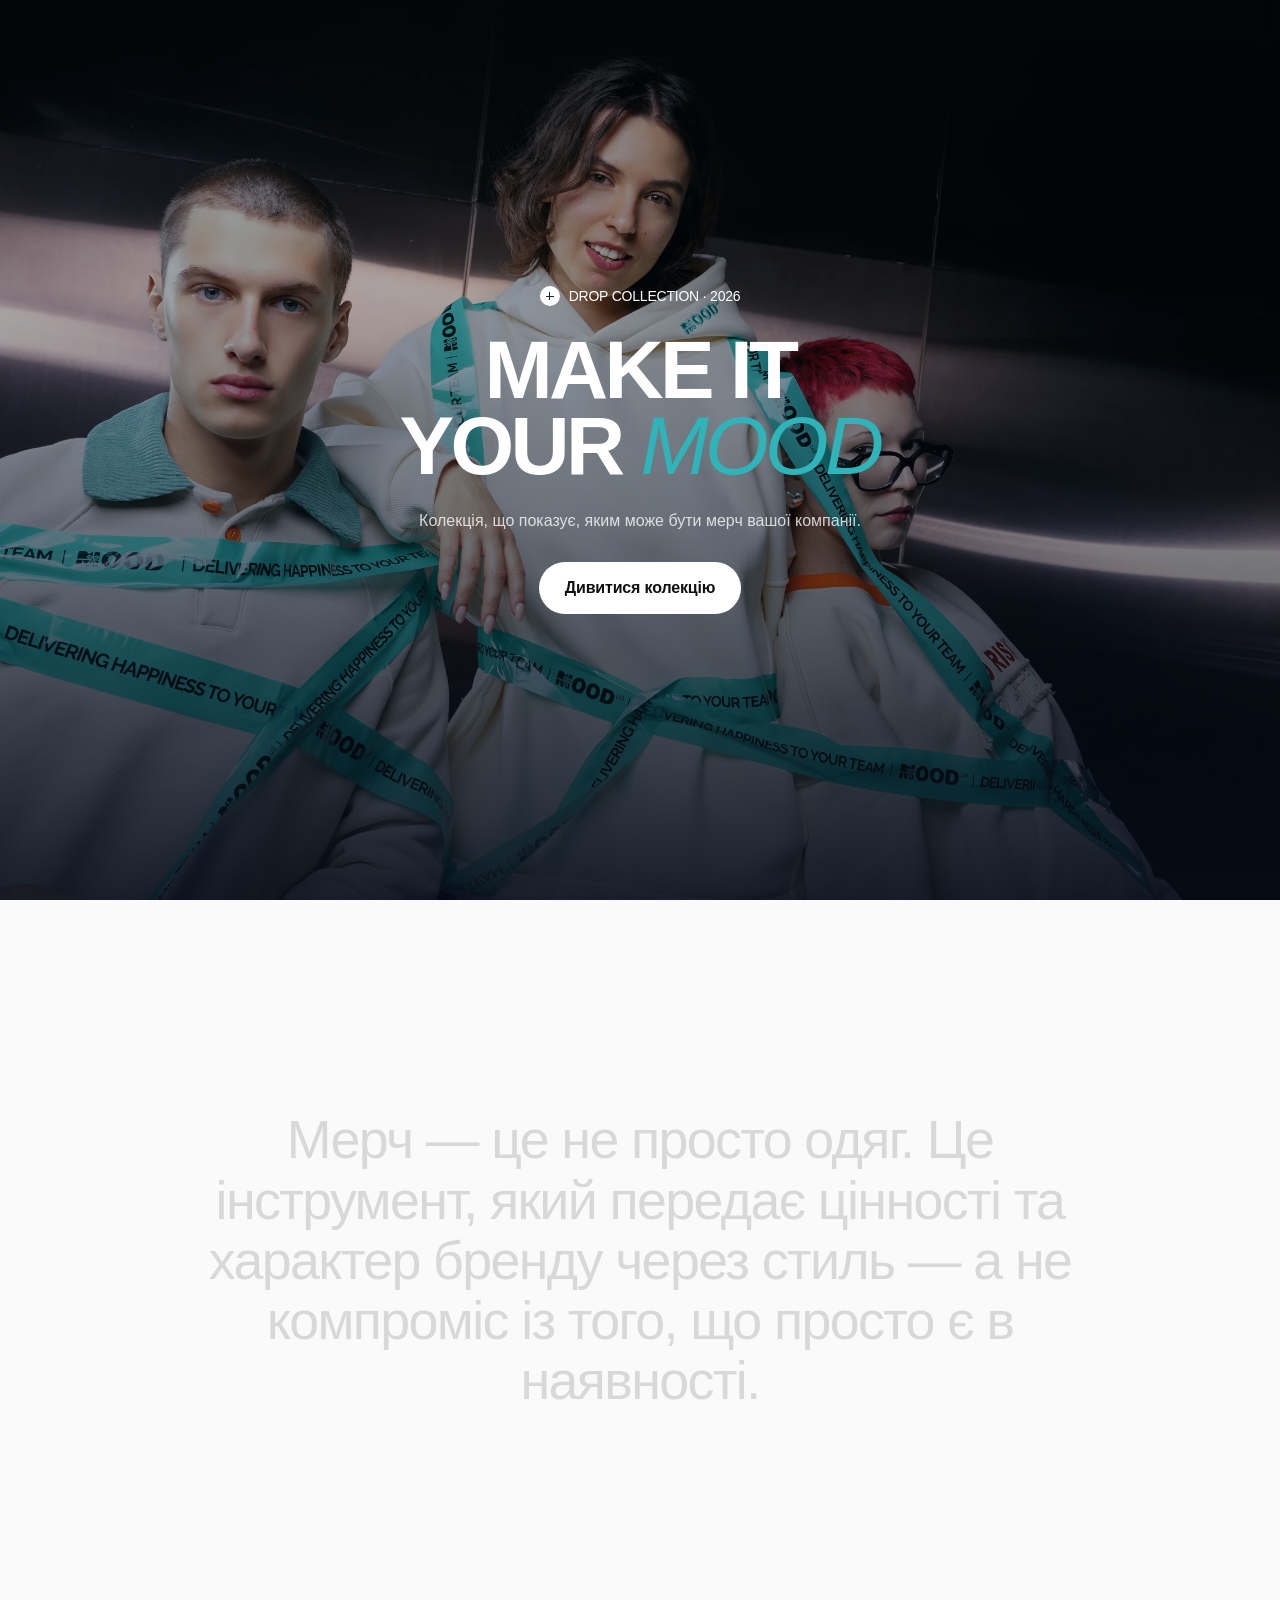
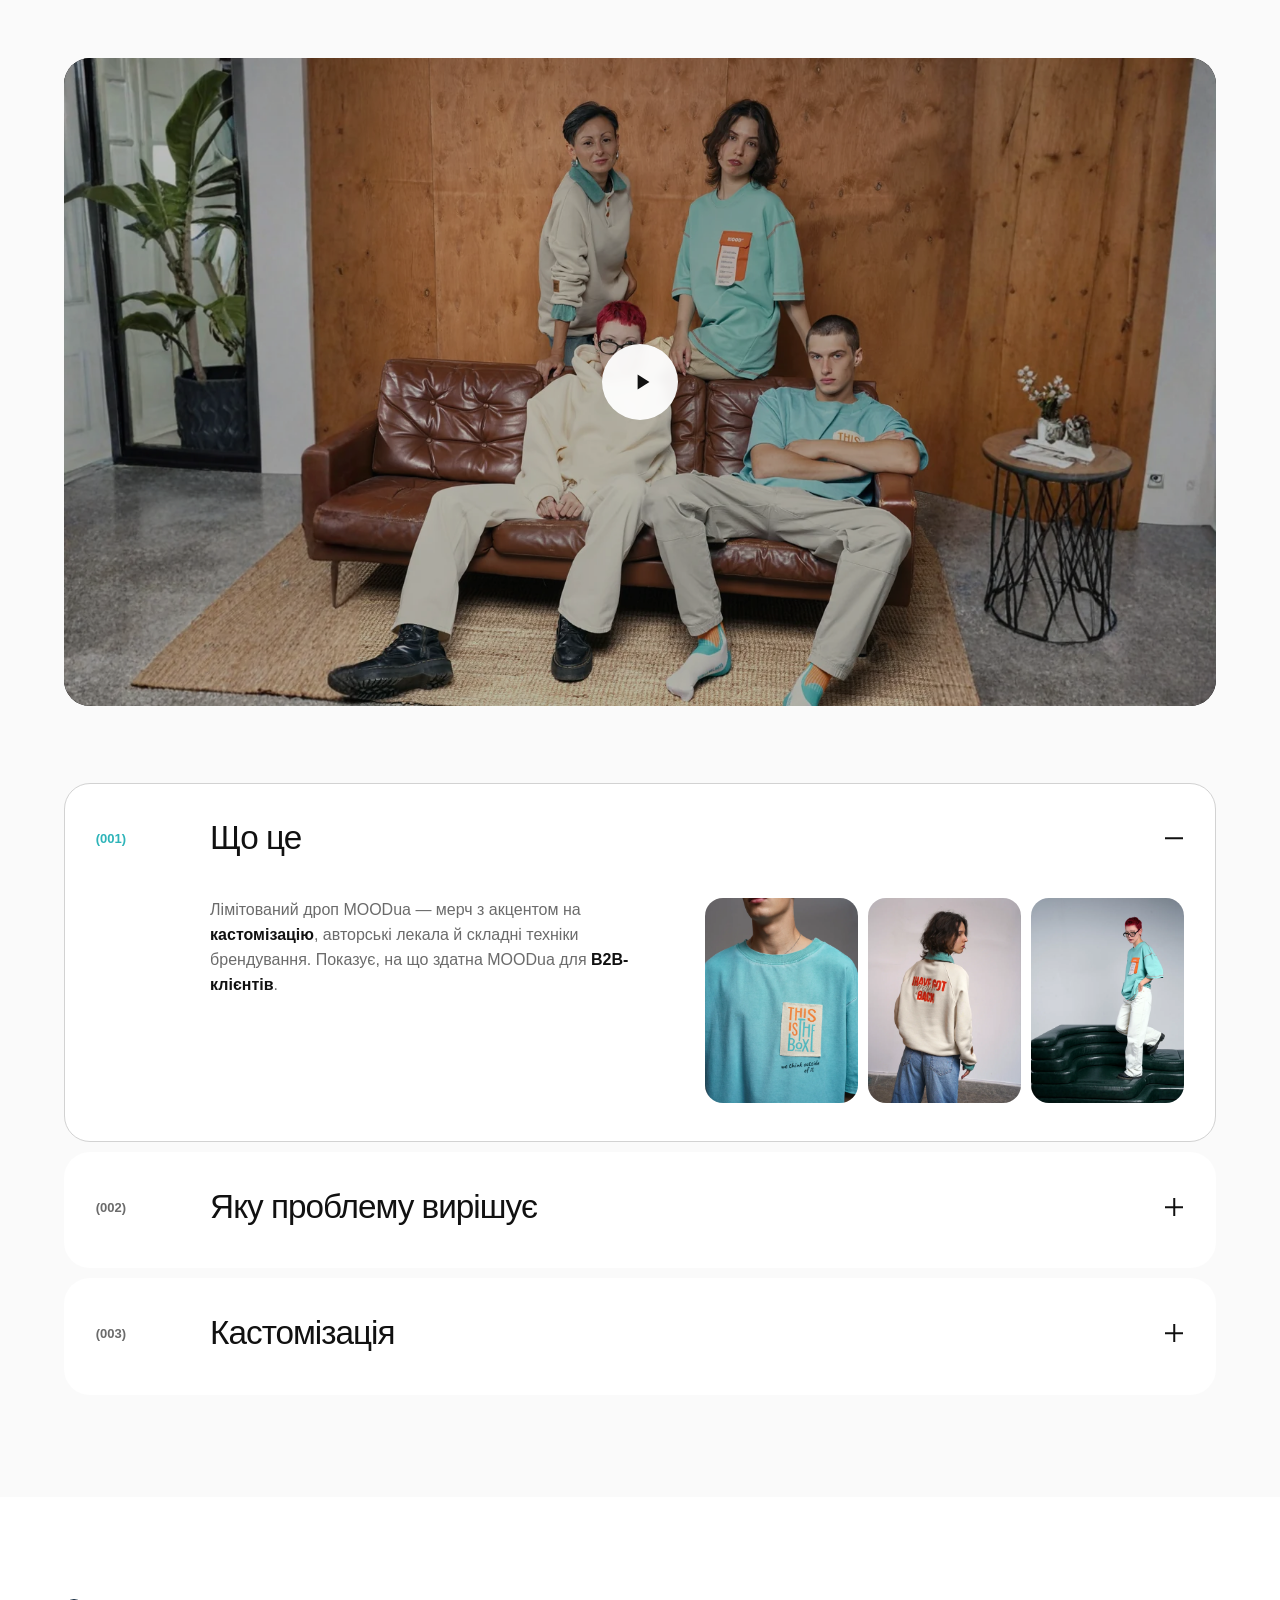
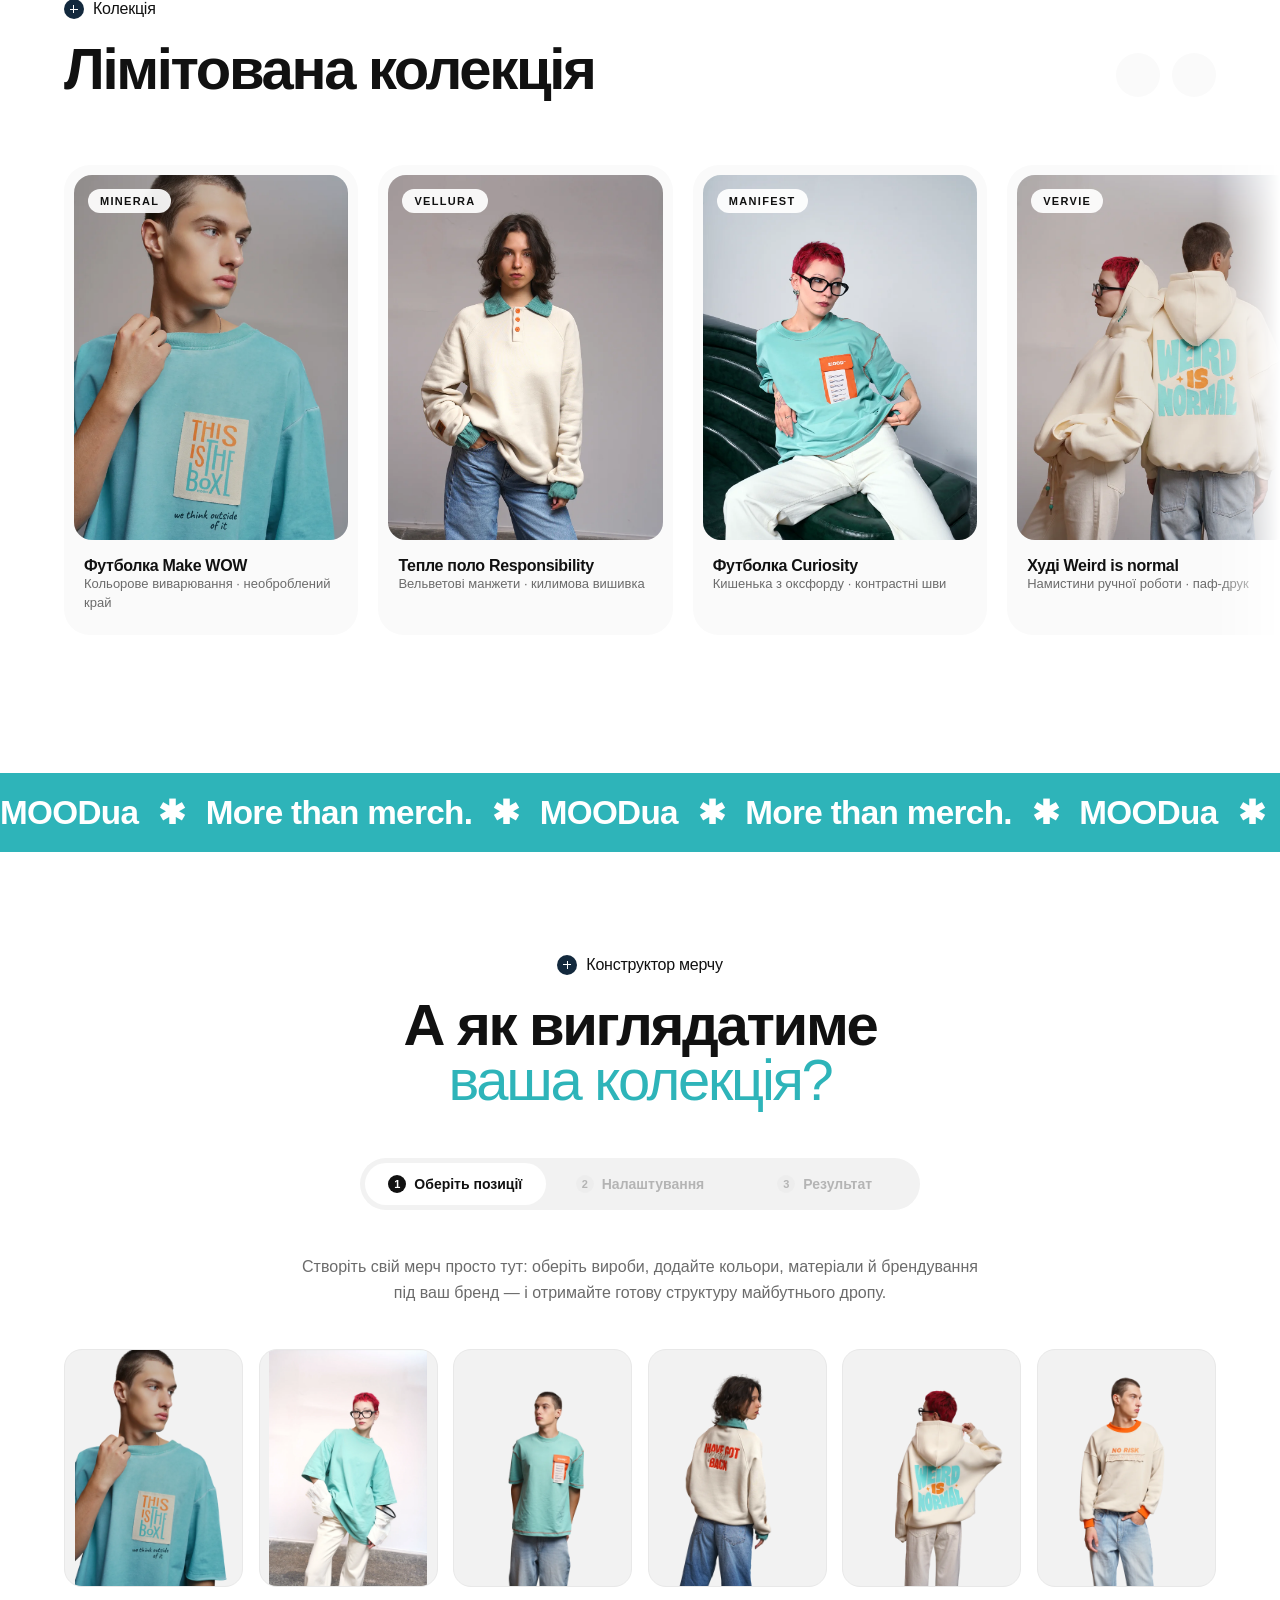
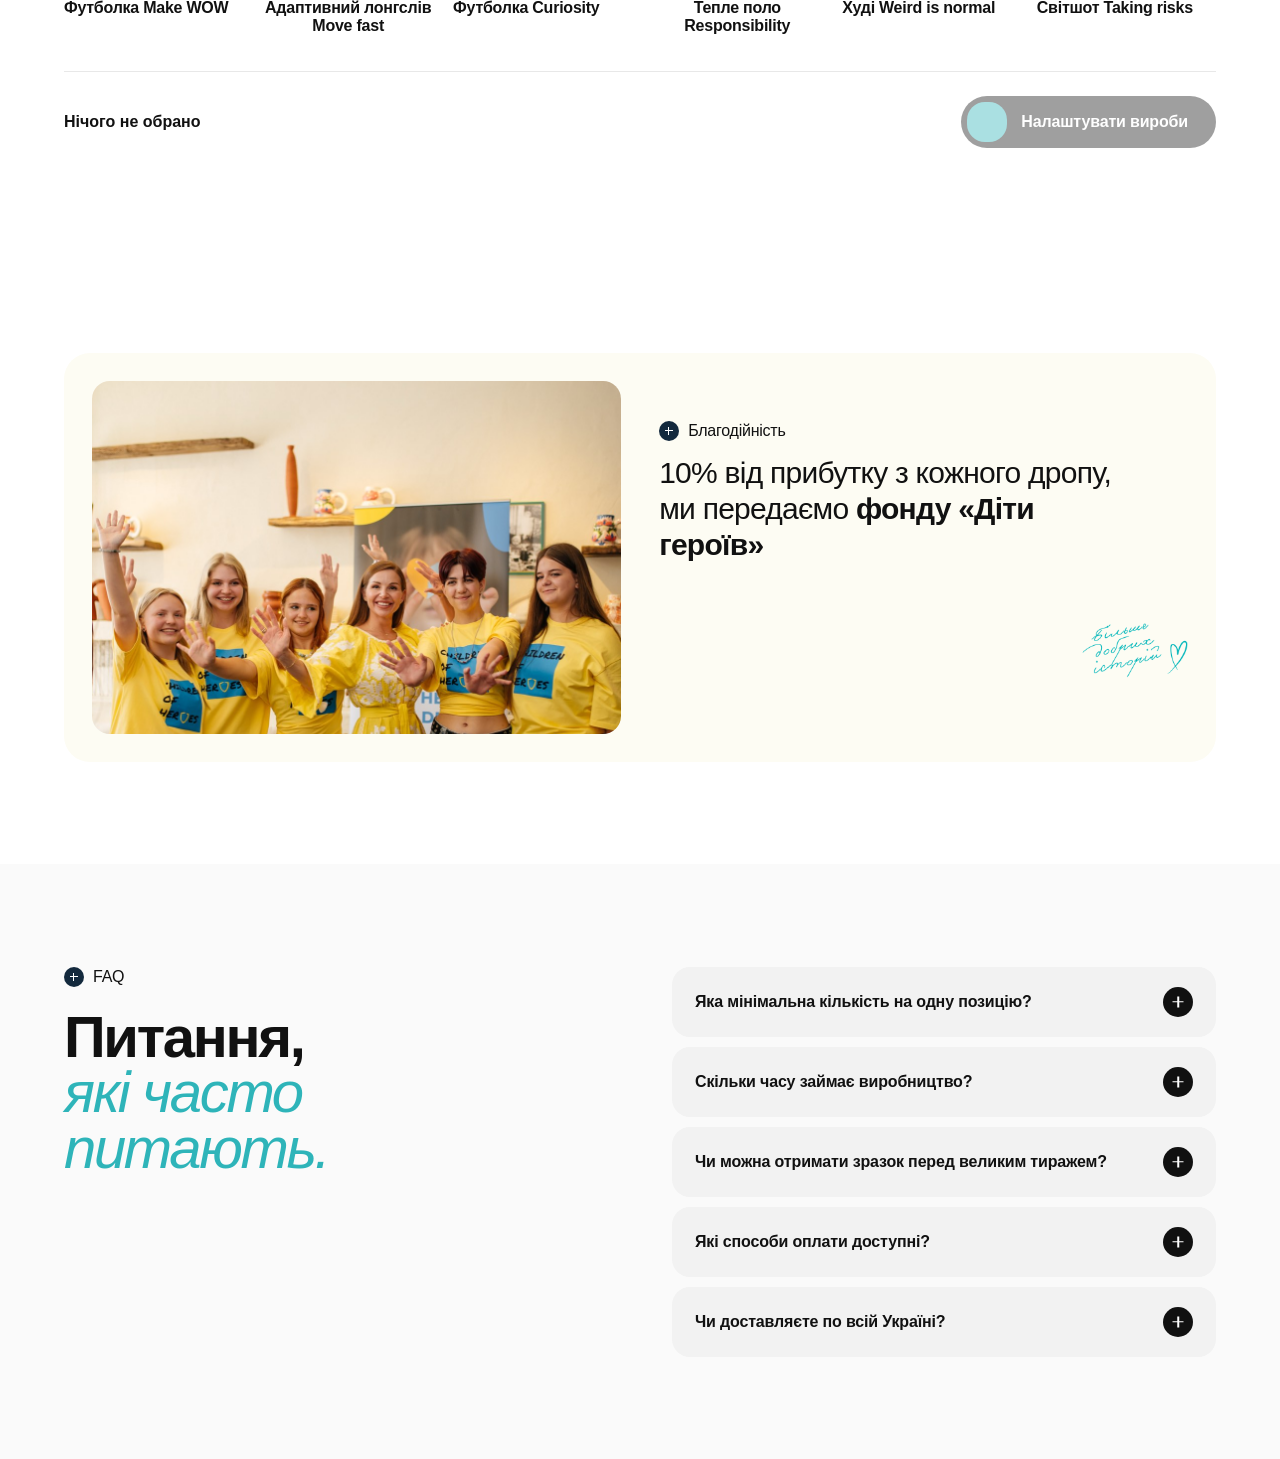
==== commit 6f0fd673: "Shrink charity card, tighten statement slack, give accordions more air Co-Authored-By: Claude Opus 5" ====
--- a/public/drop/moodua-drop.html
+++ b/public/drop/moodua-drop.html
@@ -15,7 +15,7 @@
 
 
 
-<section class="catalog section" id="catalog"><div class="catalog-heading"><div><p class="eyebrow">Колекція</p><h2>Лімітована колекція.</h2></div><div class="catalog-actions"><button id="catalog-prev" aria-label="Попередній виріб"><img class="material-icon" src="assets/drop/icons/arrow-back.svg" alt=""></button><button id="catalog-next" aria-label="Наступний виріб"><img class="material-icon" src="assets/drop/icons/arrow-forward.svg" alt=""></button></div></div><div class="catalog-track" id="catalog-track" tabindex="0" aria-label="Каталог колекції"><article class="product-card" data-gallery='["assets/drop/gallery/mineral/1.webp","assets/drop/gallery/mineral/2.webp","assets/drop/gallery/mineral/3.webp","assets/drop/gallery/mineral/4.webp","assets/drop/gallery/mineral/5.webp"]'><div class="product-card-media"><span class="product-card-badge">MINERAL</span><img src="assets/drop/gallery/mineral/1.webp" alt="Футболка Make WOW MINERAL"><button type="button" class="card-nav prev" aria-label="Попереднє фото"><img class="material-icon" src="assets/drop/icons/arrow-back.svg" alt=""></button><button type="button" class="card-nav next" aria-label="Наступне фото"><img class="material-icon" src="assets/drop/icons/arrow-forward.svg" alt=""></button></div><div class="product-card-body"><div class="product-card-info"><h3>Футболка Make WOW</h3><p>Кольорове виварювання · необроблений край</p></div></div></article><article class="product-card" data-gallery='["assets/drop/gallery/vellura/1.webp","assets/drop/gallery/vellura/2.webp","assets/drop/gallery/vellura/3.webp","assets/drop/gallery/vellura/4.webp","assets/drop/gallery/vellura/5.webp"]'><div class="product-card-media"><span class="product-card-badge">VELLURA</span><img src="assets/drop/gallery/vellura/1.webp" alt="Тепле поло Responsibility VELLURA"><button type="button" class="card-nav prev" aria-label="Попереднє фото"><img class="material-icon" src="assets/drop/icons/arrow-back.svg" alt=""></button><button type="button" class="card-nav next" aria-label="Наступне фото"><img class="material-icon" src="assets/drop/icons/arrow-forward.svg" alt=""></button></div><div class="product-card-body"><div class="product-card-info"><h3>Тепле поло Responsibility</h3><p>Вельветові манжети · килимова вишивка</p></div></div></article><article class="product-card" data-gallery='["assets/drop/gallery/manifest/1.webp","assets/drop/gallery/manifest/2.webp","assets/drop/gallery/manifest/3.webp","assets/drop/gallery/manifest/4.webp","assets/drop/gallery/manifest/5.webp","assets/drop/gallery/manifest/6.webp"]'><div class="product-card-media"><span class="product-card-badge">MANIFEST</span><img src="assets/drop/gallery/manifest/1.webp" alt="Футболка Curiosity MANIFEST"><button type="button" class="card-nav prev" aria-label="Попереднє фото"><img class="material-icon" src="assets/drop/icons/arrow-back.svg" alt=""></button><button type="button" class="card-nav next" aria-label="Наступне фото"><img class="material-icon" src="assets/drop/icons/arrow-forward.svg" alt=""></button></div><div class="product-card-body"><div class="product-card-info"><h3>Футболка Curiosity</h3><p>Кишенька з оксфорду · контрастні шви</p></div></div></article><article class="product-card" data-gallery='["assets/drop/gallery/vervie/1.webp","assets/drop/gallery/vervie/2.webp","assets/drop/gallery/vervie/3.webp","assets/drop/gallery/vervie/4.webp"]'><div class="product-card-media"><span class="product-card-badge">VERVIE</span><img src="assets/drop/gallery/vervie/1.webp" alt="Худі Weird is normal VERVIE"><button type="button" class="card-nav prev" aria-label="Попереднє фото"><img class="material-icon" src="assets/drop/icons/arrow-back.svg" alt=""></button><button type="button" class="card-nav next" aria-label="Наступне фото"><img class="material-icon" src="assets/drop/icons/arrow-forward.svg" alt=""></button></div><div class="product-card-body"><div class="product-card-info"><h3>Худі Weird is normal</h3><p>Намистини ручної роботи · паф-друк</p></div></div></article><article class="product-card" data-gallery='["assets/drop/gallery/barrel/1.webp","assets/drop/gallery/barrel/2.webp","assets/drop/gallery/barrel/3.webp"]'><div class="product-card-media"><span class="product-card-badge">BARREL</span><img src="assets/drop/gallery/barrel/1.webp" alt="Світшот Taking risks BARREL"><button type="button" class="card-nav prev" aria-label="Попереднє фото"><img class="material-icon" src="assets/drop/icons/arrow-back.svg" alt=""></button><button type="button" class="card-nav next" aria-label="Наступне фото"><img class="material-icon" src="assets/drop/icons/arrow-forward.svg" alt=""></button></div><div class="product-card-body"><div class="product-card-info"><h3>Світшот Taking risks</h3><p>Контрастні манжети · груба нашивка</p></div></div></article><article class="product-card" data-gallery='["assets/drop/gallery/cipher/1.webp"]'><div class="product-card-media"><span class="product-card-badge">CIPHER</span><img src="assets/drop/gallery/cipher/1.webp" alt="Адаптивний лонгслів Move fast CIPHER"><button type="button" class="card-nav prev" aria-label="Попереднє фото"><img class="material-icon" src="assets/drop/icons/arrow-back.svg" alt=""></button><button type="button" class="card-nav next" aria-label="Наступне фото"><img class="material-icon" src="assets/drop/icons/arrow-forward.svg" alt=""></button></div><div class="product-card-body"><div class="product-card-info"><h3>Адаптивний лонгслів Move fast</h3><p>Тканина з еластаном · 3D-вишивка</p></div></div></article></div></section>
+<section class="catalog section" id="catalog"><div class="catalog-heading"><div><p class="eyebrow">Колекція</p><h2>Лімітована колекція</h2></div><div class="catalog-actions"><button id="catalog-prev" aria-label="Попередній виріб"><img class="material-icon" src="assets/drop/icons/arrow-back.svg" alt=""></button><button id="catalog-next" aria-label="Наступний виріб"><img class="material-icon" src="assets/drop/icons/arrow-forward.svg" alt=""></button></div></div><div class="catalog-track" id="catalog-track" tabindex="0" aria-label="Каталог колекції"><article class="product-card" data-gallery='["assets/drop/gallery/mineral/1.webp","assets/drop/gallery/mineral/2.webp","assets/drop/gallery/mineral/3.webp","assets/drop/gallery/mineral/4.webp","assets/drop/gallery/mineral/5.webp"]'><div class="product-card-media"><span class="product-card-badge">MINERAL</span><img src="assets/drop/gallery/mineral/1.webp" alt="Футболка Make WOW MINERAL"><button type="button" class="card-nav prev" aria-label="Попереднє фото"><img class="material-icon" src="assets/drop/icons/arrow-back.svg" alt=""></button><button type="button" class="card-nav next" aria-label="Наступне фото"><img class="material-icon" src="assets/drop/icons/arrow-forward.svg" alt=""></button></div><div class="product-card-body"><div class="product-card-info"><h3>Футболка Make WOW</h3><p>Кольорове виварювання · необроблений край</p></div></div></article><article class="product-card" data-gallery='["assets/drop/gallery/vellura/1.webp","assets/drop/gallery/vellura/2.webp","assets/drop/gallery/vellura/3.webp","assets/drop/gallery/vellura/4.webp","assets/drop/gallery/vellura/5.webp"]'><div class="product-card-media"><span class="product-card-badge">VELLURA</span><img src="assets/drop/gallery/vellura/1.webp" alt="Тепле поло Responsibility VELLURA"><button type="button" class="card-nav prev" aria-label="Попереднє фото"><img class="material-icon" src="assets/drop/icons/arrow-back.svg" alt=""></button><button type="button" class="card-nav next" aria-label="Наступне фото"><img class="material-icon" src="assets/drop/icons/arrow-forward.svg" alt=""></button></div><div class="product-card-body"><div class="product-card-info"><h3>Тепле поло Responsibility</h3><p>Вельветові манжети · килимова вишивка</p></div></div></article><article class="product-card" data-gallery='["assets/drop/gallery/manifest/1.webp","assets/drop/gallery/manifest/2.webp","assets/drop/gallery/manifest/3.webp","assets/drop/gallery/manifest/4.webp","assets/drop/gallery/manifest/5.webp","assets/drop/gallery/manifest/6.webp"]'><div class="product-card-media"><span class="product-card-badge">MANIFEST</span><img src="assets/drop/gallery/manifest/1.webp" alt="Футболка Curiosity MANIFEST"><button type="button" class="card-nav prev" aria-label="Попереднє фото"><img class="material-icon" src="assets/drop/icons/arrow-back.svg" alt=""></button><button type="button" class="card-nav next" aria-label="Наступне фото"><img class="material-icon" src="assets/drop/icons/arrow-forward.svg" alt=""></button></div><div class="product-card-body"><div class="product-card-info"><h3>Футболка Curiosity</h3><p>Кишенька з оксфорду · контрастні шви</p></div></div></article><article class="product-card" data-gallery='["assets/drop/gallery/vervie/1.webp","assets/drop/gallery/vervie/2.webp","assets/drop/gallery/vervie/3.webp","assets/drop/gallery/vervie/4.webp"]'><div class="product-card-media"><span class="product-card-badge">VERVIE</span><img src="assets/drop/gallery/vervie/1.webp" alt="Худі Weird is normal VERVIE"><button type="button" class="card-nav prev" aria-label="Попереднє фото"><img class="material-icon" src="assets/drop/icons/arrow-back.svg" alt=""></button><button type="button" class="card-nav next" aria-label="Наступне фото"><img class="material-icon" src="assets/drop/icons/arrow-forward.svg" alt=""></button></div><div class="product-card-body"><div class="product-card-info"><h3>Худі Weird is normal</h3><p>Намистини ручної роботи · паф-друк</p></div></div></article><article class="product-card" data-gallery='["assets/drop/gallery/barrel/1.webp","assets/drop/gallery/barrel/2.webp","assets/drop/gallery/barrel/3.webp"]'><div class="product-card-media"><span class="product-card-badge">BARREL</span><img src="assets/drop/gallery/barrel/1.webp" alt="Світшот Taking risks BARREL"><button type="button" class="card-nav prev" aria-label="Попереднє фото"><img class="material-icon" src="assets/drop/icons/arrow-back.svg" alt=""></button><button type="button" class="card-nav next" aria-label="Наступне фото"><img class="material-icon" src="assets/drop/icons/arrow-forward.svg" alt=""></button></div><div class="product-card-body"><div class="product-card-info"><h3>Світшот Taking risks</h3><p>Контрастні манжети · груба нашивка</p></div></div></article><article class="product-card" data-gallery='["assets/drop/gallery/cipher/1.webp"]'><div class="product-card-media"><span class="product-card-badge">CIPHER</span><img src="assets/drop/gallery/cipher/1.webp" alt="Адаптивний лонгслів Move fast CIPHER"><button type="button" class="card-nav prev" aria-label="Попереднє фото"><img class="material-icon" src="assets/drop/icons/arrow-back.svg" alt=""></button><button type="button" class="card-nav next" aria-label="Наступне фото"><img class="material-icon" src="assets/drop/icons/arrow-forward.svg" alt=""></button></div><div class="product-card-body"><div class="product-card-info"><h3>Адаптивний лонгслів Move fast</h3><p>Тканина з еластаном · 3D-вишивка</p></div></div></article></div></section>
 
 
 
--- a/public/drop/moodua-drop.css
+++ b/public/drop/moodua-drop.css
@@ -27,6 +27,7 @@
   --section-y: clamp(72px, 8vw, 120px);
   --section-x: clamp(20px, 5vw, 84px);
   --content-max: 1372px;
+  --acc-pad-x: clamp(24px, 2.4vw, 36px);
   --heading-gap: clamp(36px, 4.5vw, 60px);
   --btn-h: 52px;
   --btn-h-sm: 44px;
@@ -366,6 +367,7 @@
 /* Video teaser placeholder */
 .video-teaser {
   background: var(--paper);
+  padding-top: clamp(26px, 3vw, 44px);
   padding-bottom: clamp(26px, 3vw, 44px);
 }
 
@@ -727,7 +729,7 @@
 /* Scroll-revealed statement */
 .statement {
   background: var(--paper);
-  min-height: 100vh;
+  min-height: 80vh;
   display: flex;
   align-items: center;
   justify-content: center;
@@ -783,7 +785,7 @@
   align-items: center;
   gap: clamp(16px, 3vw, 40px);
   width: 100%;
-  padding: clamp(20px, 2vw, 26px) clamp(18px, 1.8vw, 26px);
+  padding: clamp(28px, 2.8vw, 38px) var(--acc-pad-x);
   background: none;
   border: none;
   text-align: left;
@@ -856,7 +858,7 @@
   align-items: start;
   gap: clamp(20px, 3vw, 48px);
   overflow: hidden;
-  padding: 0 clamp(18px, 1.8vw, 26px) 0 calc(76px + clamp(16px, 3vw, 40px) + clamp(18px, 1.8vw, 26px));
+  padding: 6px var(--acc-pad-x) 0 calc(76px + clamp(16px, 3vw, 40px) + var(--acc-pad-x));
 }
 
 .accordion-panel p {
@@ -874,7 +876,7 @@
 .accordion-thumbs {
   display: flex;
   gap: 10px;
-  margin: 0 0 clamp(24px, 2.6vw, 32px);
+  margin: 0 0 clamp(30px, 3vw, 42px);
 }
 
 .accordion-thumbs img {
@@ -898,7 +900,7 @@
   }
   .accordion-panel-inner {
     grid-template-columns: 1fr;
-    padding-left: 0;
+    padding-left: var(--acc-pad-x);
   }
 
 }
@@ -982,16 +984,16 @@
 
 /* Charity */
 .charity {
-  background: var(--paper);
+  background: var(--surface);
 }
 
 .charity-card {
   display: grid;
   grid-template-columns: minmax(0, 1fr) minmax(0, 1fr);
   align-items: center;
-  gap: clamp(28px, 4vw, 72px);
+  gap: clamp(24px, 3vw, 56px);
   width: 100%;
-  padding: clamp(24px, 2.6vw, 40px);
+  padding: clamp(20px, 2.2vw, 32px);
   border-radius: var(--radius-lg);
   background: var(--ivory);
 }
@@ -999,9 +1001,9 @@
 .charity-photo {
   display: block;
   width: 100%;
-  aspect-ratio: 1 / 1;
+  aspect-ratio: 3 / 2;
   object-fit: cover;
-  object-position: center 30%;
+  object-position: center 32%;
   border-radius: var(--radius-md);
 }
 
@@ -1010,8 +1012,8 @@
   display: flex;
   flex-direction: column;
   align-items: flex-start;
-  gap: 18px;
-  padding: clamp(12px, 2vw, 32px) 0;
+  gap: 14px;
+  padding: clamp(8px, 1.4vw, 20px) 0;
   min-height: 100%;
   justify-content: center;
 }
@@ -1035,9 +1037,9 @@
 
 .charity-script {
   align-self: flex-end;
-  width: clamp(120px, 13vw, 178px);
+  width: clamp(104px, 10vw, 142px);
   height: auto;
-  margin-top: clamp(20px, 3vw, 44px);
+  margin-top: clamp(14px, 2vw, 26px);
   pointer-events: none;
 }
 
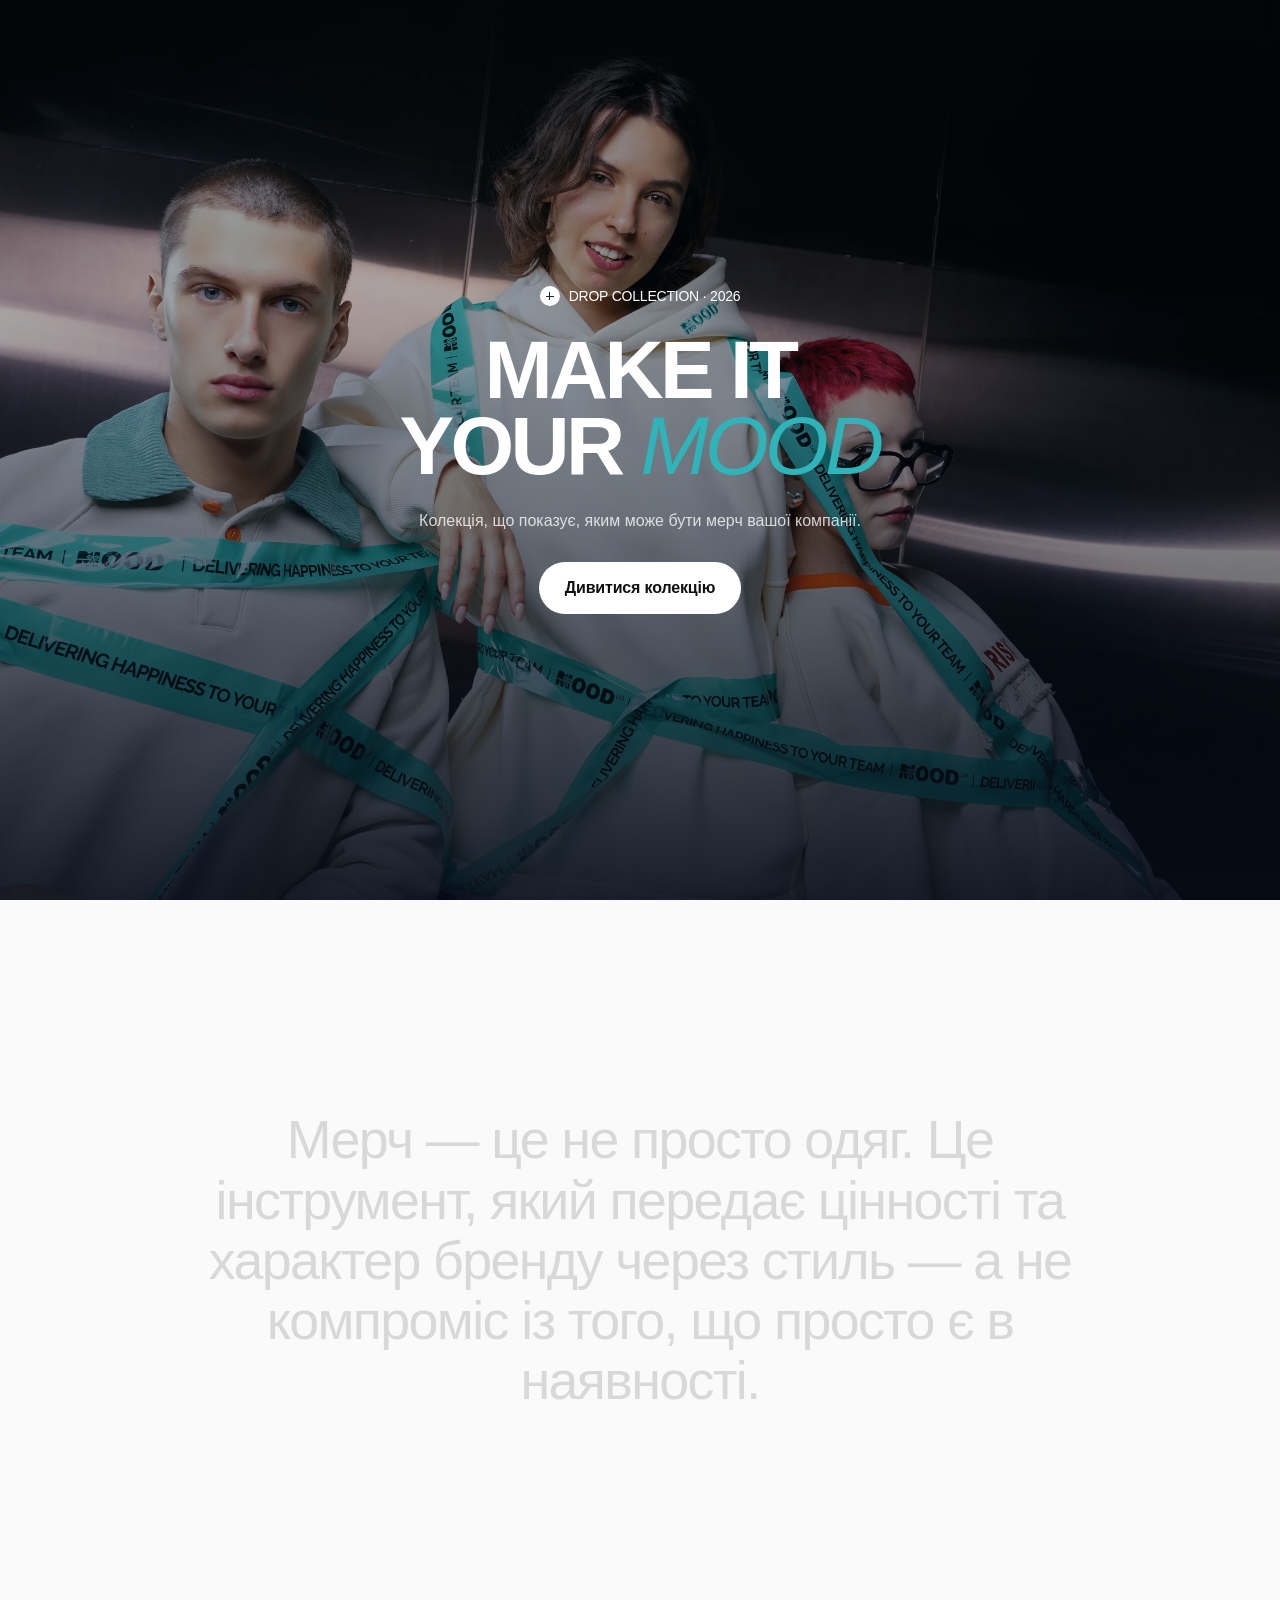
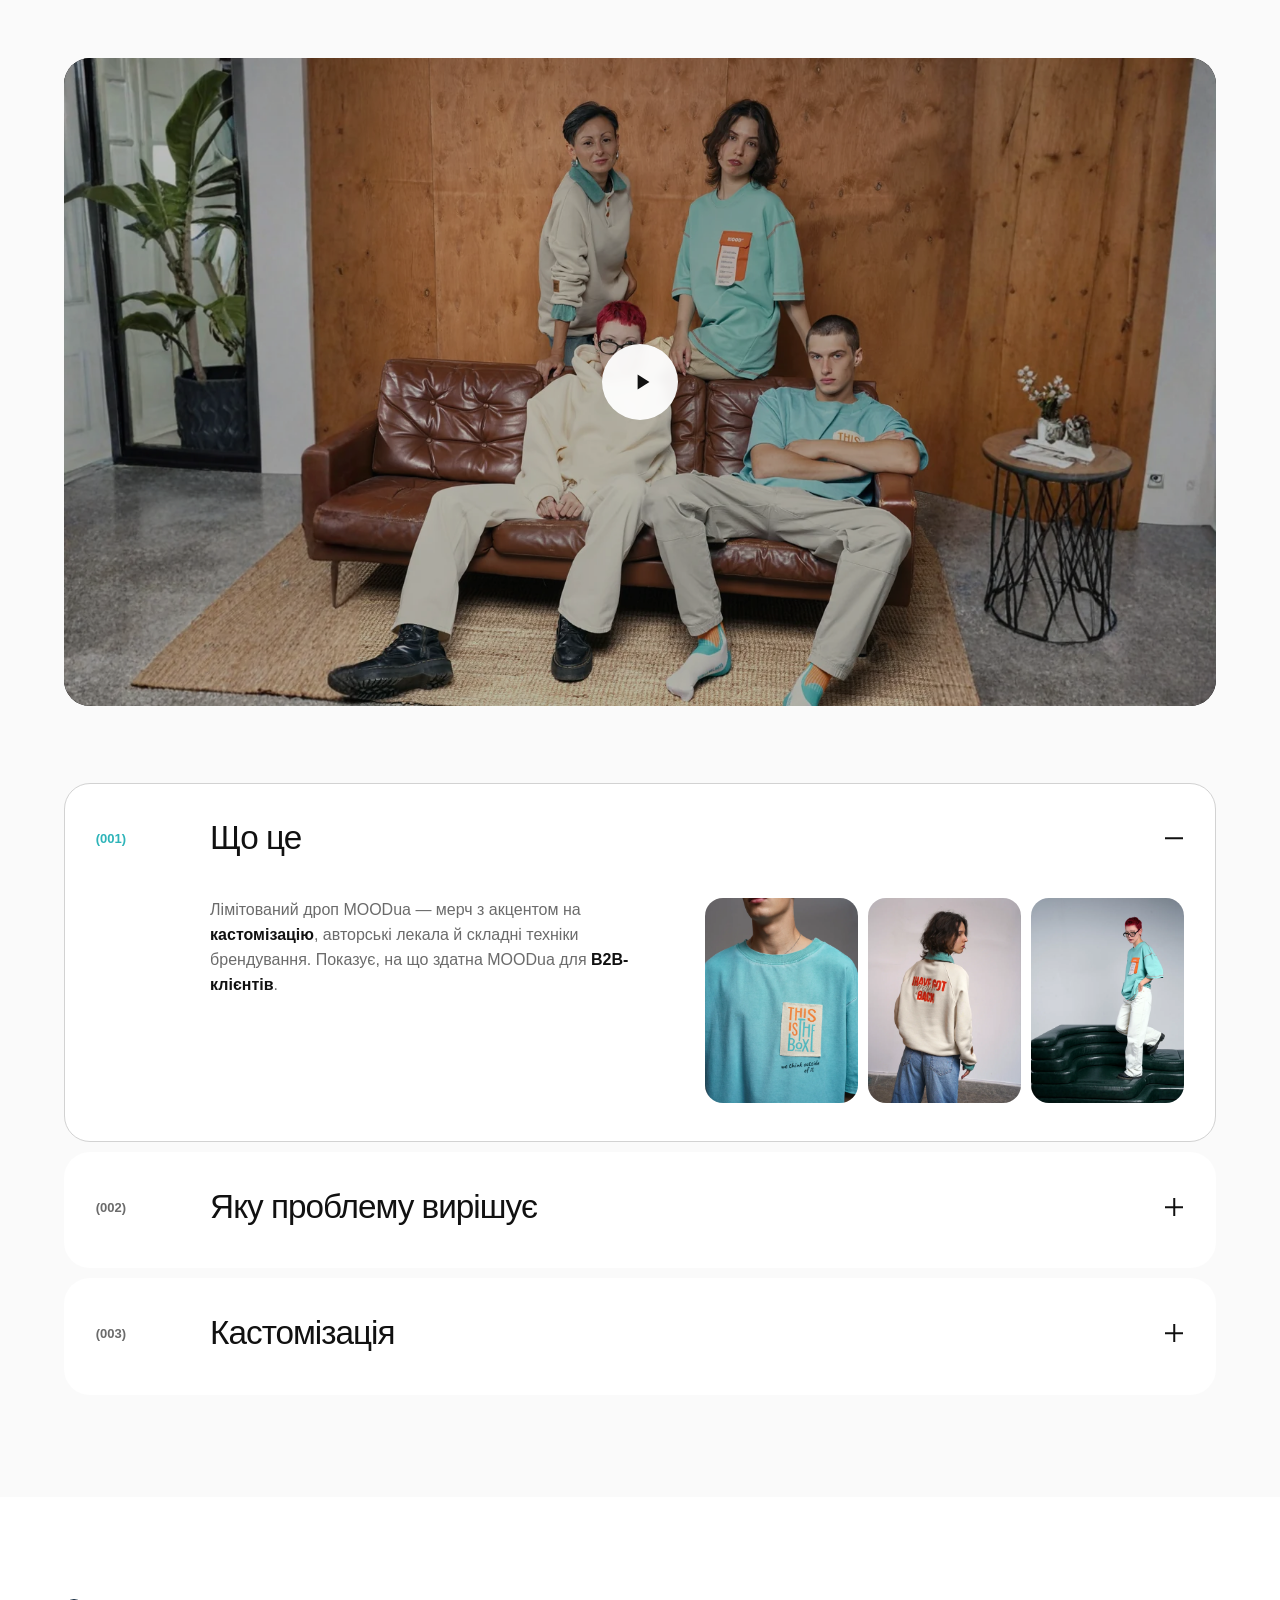
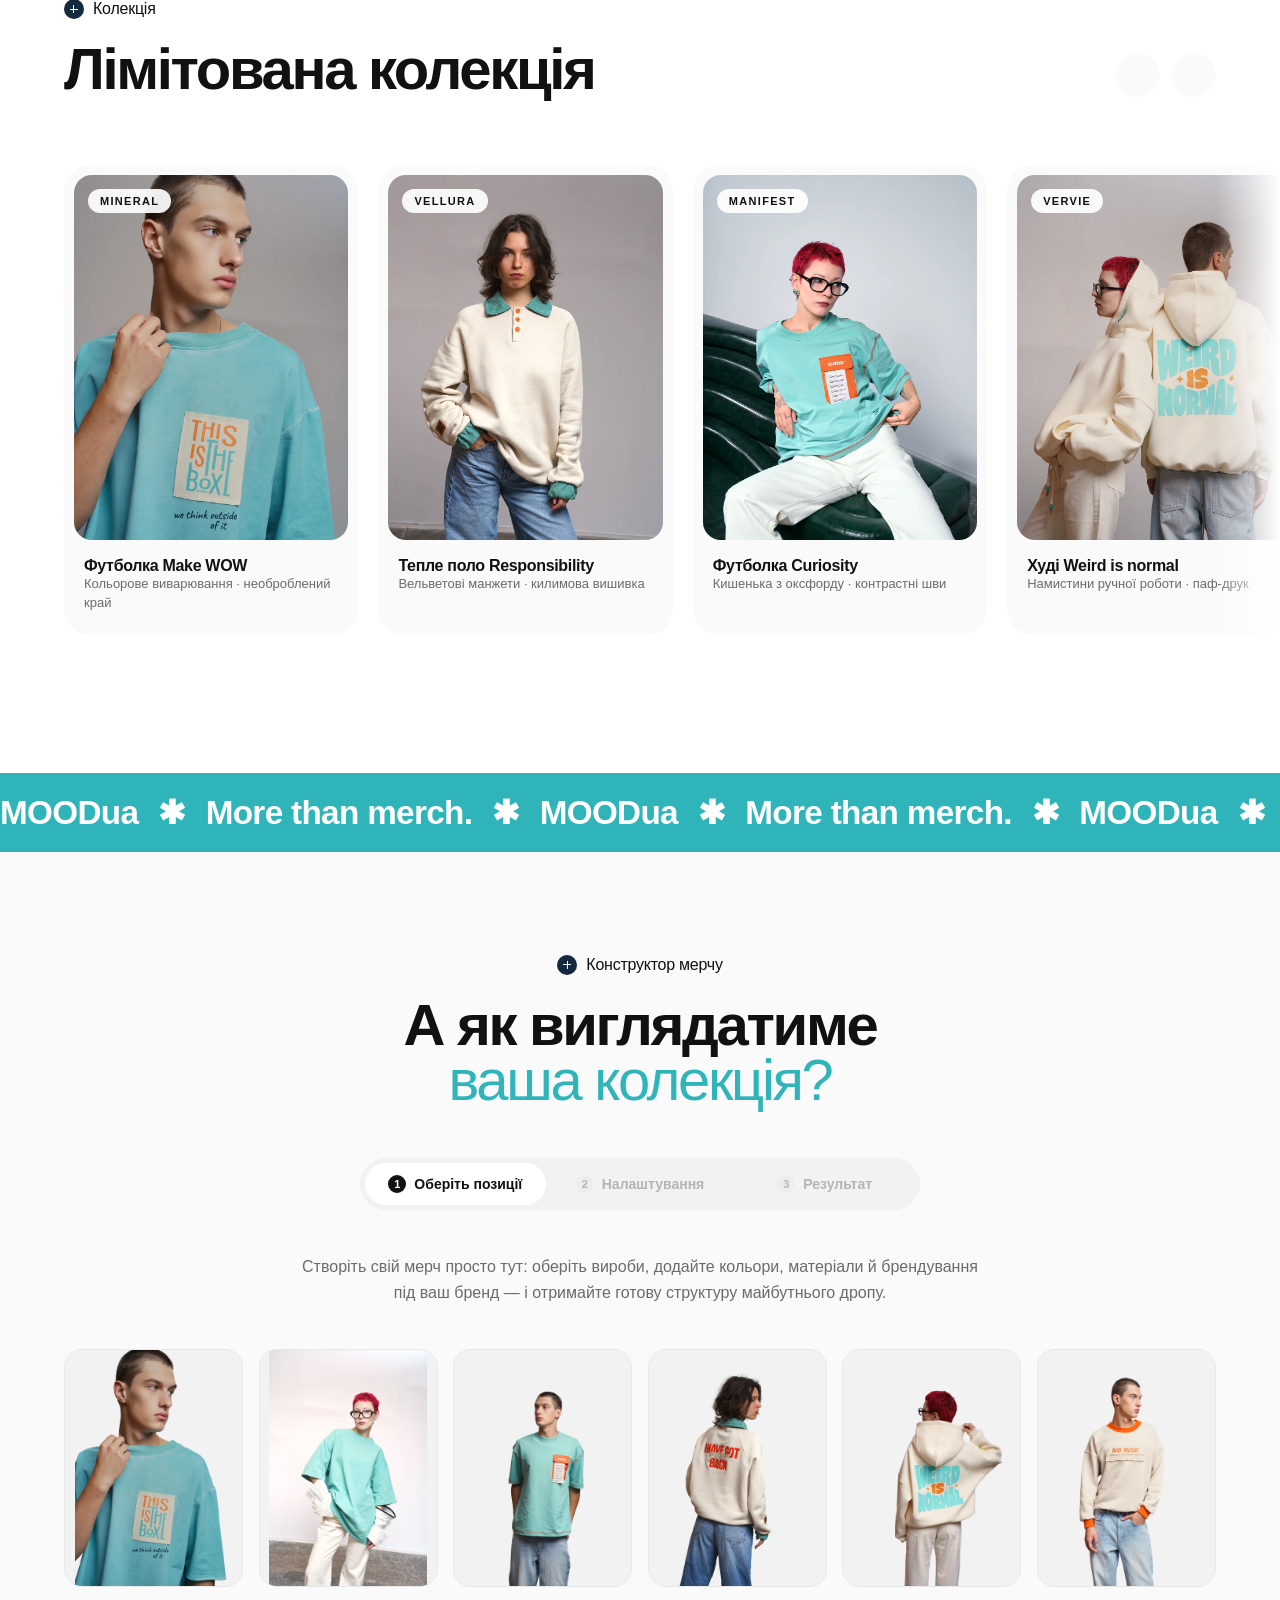
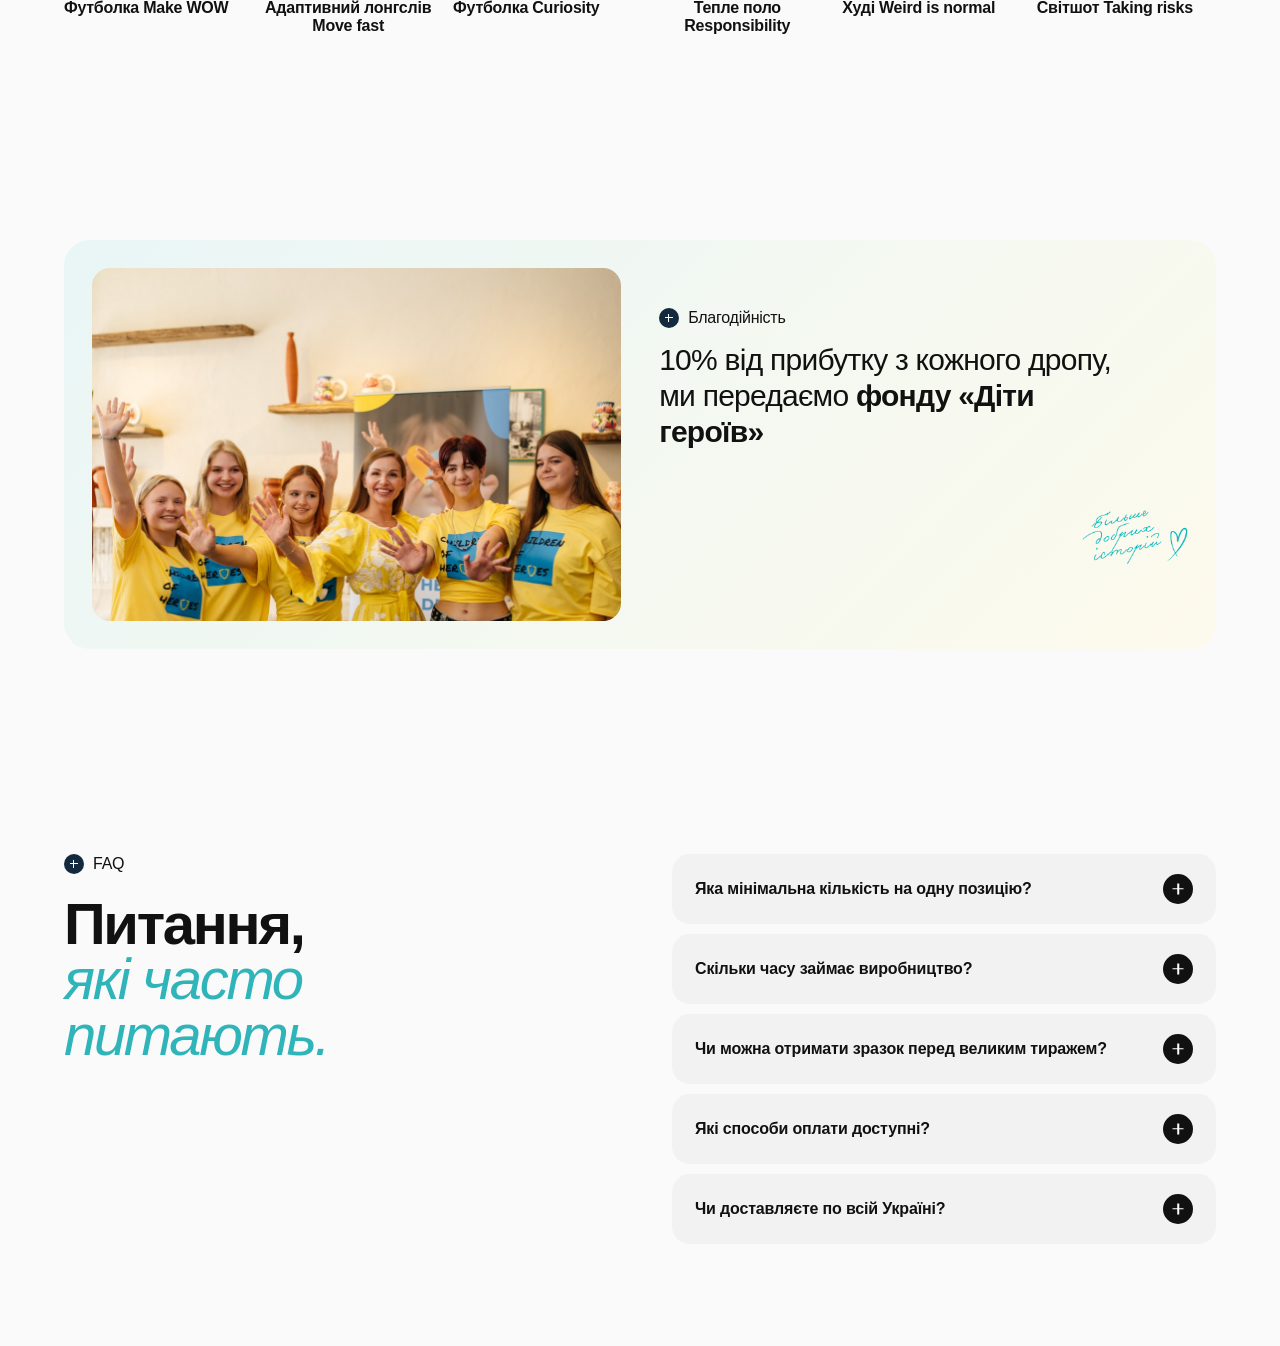
==== commit 9367df88: "Hide empty picker footer, drop blocked cursors, unify page background Co-Authored-By: Claude Opus 5 " ====
--- a/public/drop/moodua-drop.html
+++ b/public/drop/moodua-drop.html
@@ -21,7 +21,7 @@
 
 <section class="marquee" aria-hidden="true"><div class="marquee-track"><span>MOODua <i>✱</i> More than merch. <i>✱</i> MOODua <i>✱</i> More than merch. <i>✱</i> MOODua <i>✱</i> More than merch. <i>✱</i> </span><span>MOODua <i>✱</i> More than merch. <i>✱</i> MOODua <i>✱</i> More than merch. <i>✱</i> MOODua <i>✱</i> More than merch. <i>✱</i> </span></div></section>
 
-<section class="builder-section section" id="builder"><div class="builder-heading"><p class="eyebrow">Конструктор мерчу</p><h2>А як виглядатиме<br><em>ваша колекція?</em></h2></div><div class="builder-steps" role="tablist" aria-label="Кроки конструктора"><button type="button" class="builder-step active" id="step-picker" role="tab" aria-selected="true"><span class="builder-step-num">1</span>Оберіть позиції</button><button type="button" class="builder-step" id="step-editor" role="tab" aria-selected="false" disabled><span class="builder-step-num">2</span>Налаштування</button><button type="button" class="builder-step" id="step-results" role="tab" aria-selected="false" disabled><span class="builder-step-num">3</span>Результат</button></div><p class="builder-subtitle">Створіть свій мерч просто тут: оберіть вироби, додайте кольори, матеріали й брендування під ваш бренд — і отримайте готову структуру майбутнього дропу.</p><div class="builder-shell"><div class="picker-panel" id="builder-picker"><div class="selection-chips" id="picker-chips" hidden></div><div class="product-picker" id="product-picker"></div><div class="picker-footer"><span id="selection-count">Нічого не обрано</span><button class="button button-dark button-pillcta" id="start-config" disabled><span class="button-pillcta-icon"><img class="material-icon" src="assets/drop/icons/arrow-forward.svg" alt=""></span><span>Налаштувати вироби</span></button></div></div>
+<section class="builder-section section" id="builder"><div class="builder-heading"><p class="eyebrow">Конструктор мерчу</p><h2>А як виглядатиме<br><em>ваша колекція?</em></h2></div><div class="builder-steps" role="tablist" aria-label="Кроки конструктора"><button type="button" class="builder-step active" id="step-picker" role="tab" aria-selected="true"><span class="builder-step-num">1</span>Оберіть позиції</button><button type="button" class="builder-step" id="step-editor" role="tab" aria-selected="false" disabled><span class="builder-step-num">2</span>Налаштування</button><button type="button" class="builder-step" id="step-results" role="tab" aria-selected="false" disabled><span class="builder-step-num">3</span>Результат</button></div><p class="builder-subtitle">Створіть свій мерч просто тут: оберіть вироби, додайте кольори, матеріали й брендування під ваш бренд — і отримайте готову структуру майбутнього дропу.</p><div class="builder-shell"><div class="picker-panel" id="builder-picker"><div class="selection-chips" id="picker-chips" hidden></div><div class="product-picker" id="product-picker"></div><div class="picker-footer" id="picker-footer" hidden><span id="selection-count">Нічого не обрано</span><button class="button button-dark button-pillcta" id="start-config" disabled><span class="button-pillcta-icon"><img class="material-icon" src="assets/drop/icons/arrow-forward.svg" alt=""></span><span>Налаштувати вироби</span></button></div></div>
 <div class="editor-panel" id="builder-editor" hidden><div class="selection-chips" id="editor-chips" hidden></div><div class="editor-grid"><div class="editor-preview" id="editor-preview"><span class="preview-code" id="preview-code">MOOD</span><img id="editor-image" src="assets/drop/vervie-hoodie.webp" alt="Попередній вигляд вибраного виробу"></div><form class="editor-controls" id="editor-controls"><fieldset><legend>Оберіть колір</legend><div class="option-row color-options" id="color-options"></div></fieldset><fieldset id="accent-fieldset" hidden><legend id="accent-legend">Манжети та шнурки</legend><div class="option-row color-options" id="accent-options"></div></fieldset><fieldset><legend>Оберіть матеріали</legend><div class="option-row" id="material-options"></div></fieldset><fieldset><legend>Брендування</legend><div class="option-row" id="branding-options"></div></fieldset><div class="quantity"><span>Кількість</span><div class="quantity-stepper"><button type="button" id="quantity-minus" aria-label="Зменшити кількість"><img class="material-icon" src="assets/drop/icons/remove.svg" alt=""></button><input id="quantity" type="number" min="20" step="10" value="50" aria-label="Кількість"><button type="button" id="quantity-plus" aria-label="Збільшити кількість"><img class="material-icon" src="assets/drop/icons/add.svg" alt=""></button></div><small>від 20 шт.</small></div><button type="button" class="button button-dark full" id="next-item">Зберегти та продовжити <img class="material-icon" src="assets/drop/icons/arrow-forward.svg" alt=""></button></form></div><div class="collection-list-wrap"><div class="panel-title compact"><div><p class="eyebrow">Ваша колекція</p><h3>Зібрані вироби</h3></div><strong id="collection-total">0 позицій</strong></div><div class="collection-list" id="collection-list"></div><button class="button button-accent" id="open-summary">Отримати прорахунок <img class="material-icon" src="assets/drop/icons/arrow-forward.svg" alt=""></button></div></div></div></section>
 
 <section class="charity section" id="charity" aria-labelledby="charity-title"><div class="charity-card"><div class="charity-card-media"><img class="charity-photo" src="assets/drop/charity-photo.jpg" alt="Команда фонду «Діти героїв» у брендованих футболках"></div><div class="charity-card-copy"><p class="eyebrow charity-eyebrow">Благодійність</p><h2 class="charity-headline" id="charity-title">10% від прибутку з кожного дропу, ми передаємо <strong>фонду «Діти героїв»</strong></h2><img class="charity-script" src="assets/drop/charity-script.png" alt=""></div></div></section>
--- a/public/drop/moodua-drop.css
+++ b/public/drop/moodua-drop.css
@@ -221,7 +221,6 @@
 
 .button:disabled {
   opacity: 0.4;
-  cursor: not-allowed;
   transform: none !important;
 }
 
@@ -965,7 +964,7 @@
 
 .builder-step:disabled {
   opacity: 0.45;
-  cursor: not-allowed;
+  cursor: default;
 }
 
 @media (hover: hover) and (pointer: fine) {
@@ -984,7 +983,7 @@
 
 /* Charity */
 .charity {
-  background: var(--surface);
+  background: var(--paper);
 }
 
 .charity-card {
@@ -995,7 +994,7 @@
   width: 100%;
   padding: clamp(20px, 2.2vw, 32px);
   border-radius: var(--radius-lg);
-  background: var(--ivory);
+  background: linear-gradient(135deg, #e9f6f6 0%, #fdfaec 100%);
 }
 
 .charity-photo {
@@ -1061,7 +1060,7 @@
 
 /* Section 03 · YOUR COLLECTION (Builder) */
 .builder-section {
-  background: var(--surface);
+  background: var(--paper);
   padding-bottom: var(--section-y);
 }
 
@@ -1288,6 +1287,10 @@
   font-weight: 700;
   color: var(--ink);
   letter-spacing: -0.015em;
+}
+
+.picker-footer[hidden] {
+  display: none;
 }
 
 .picker-footer {
